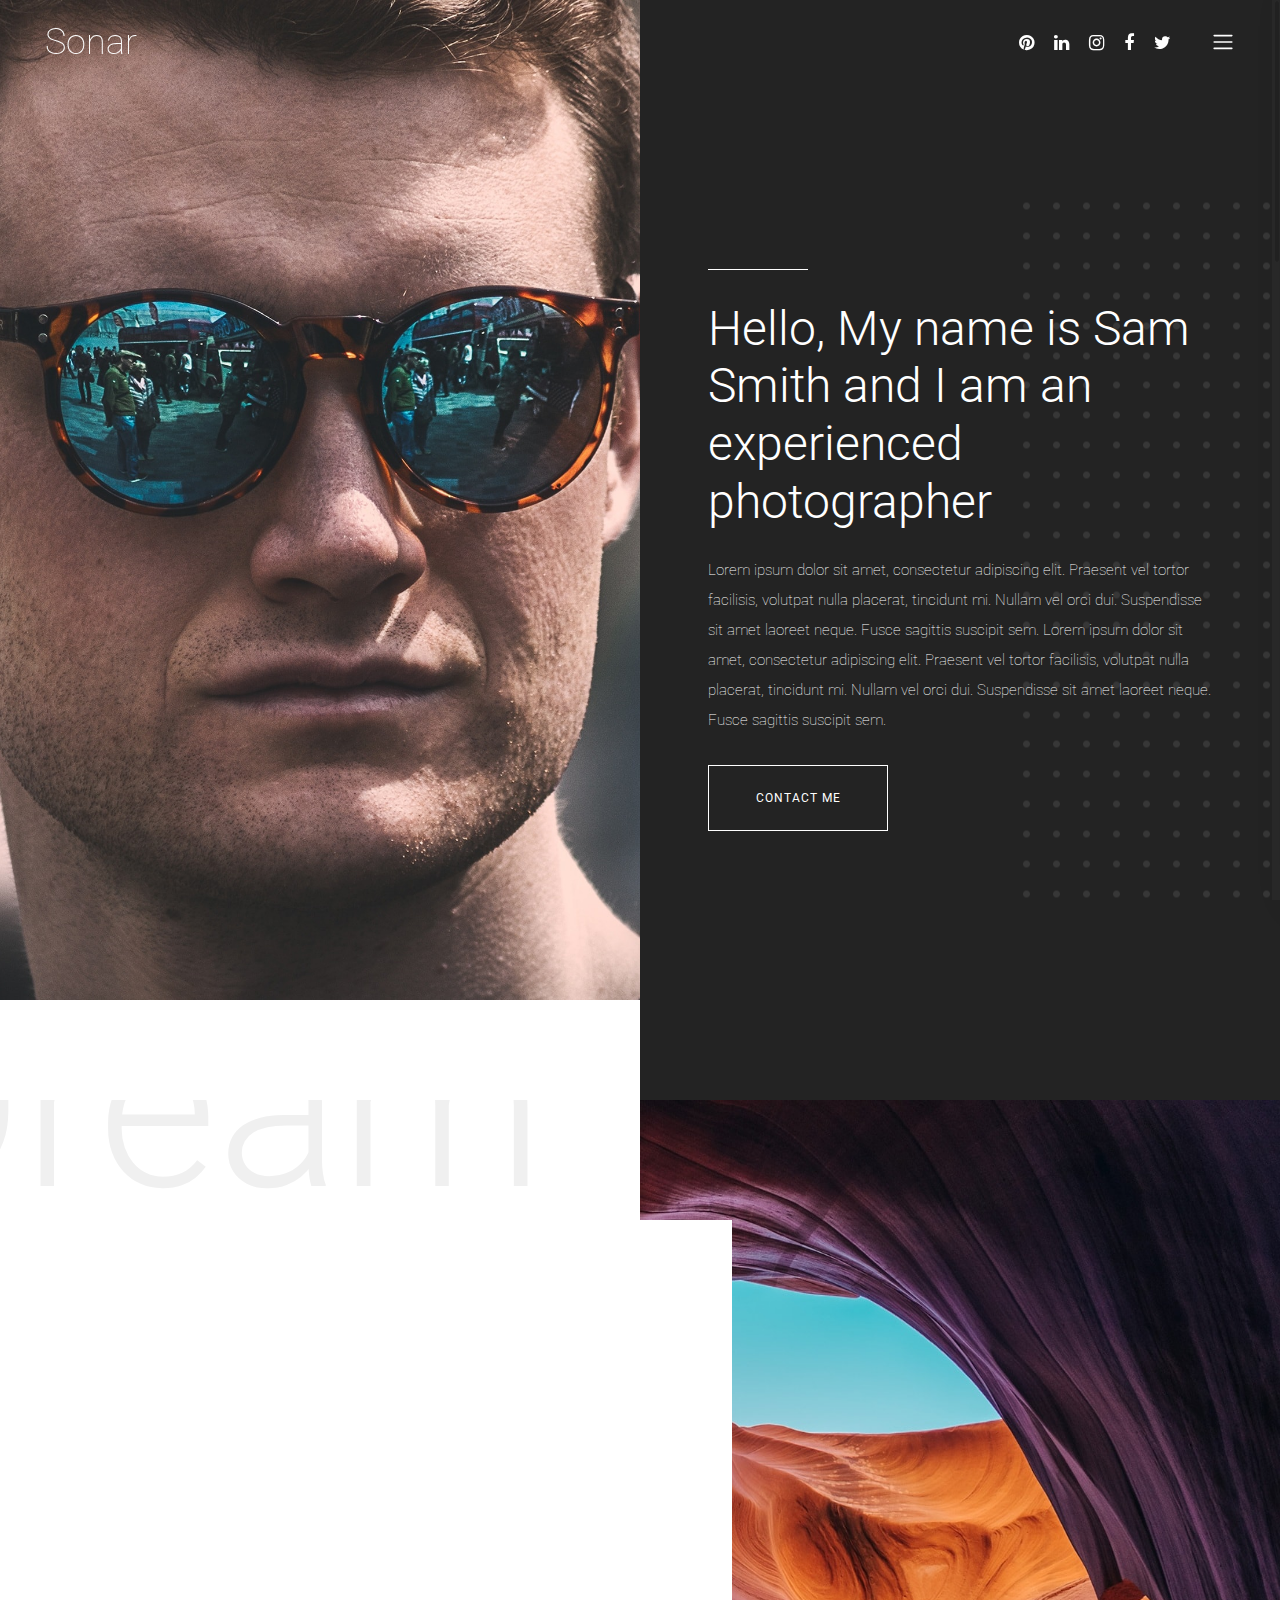
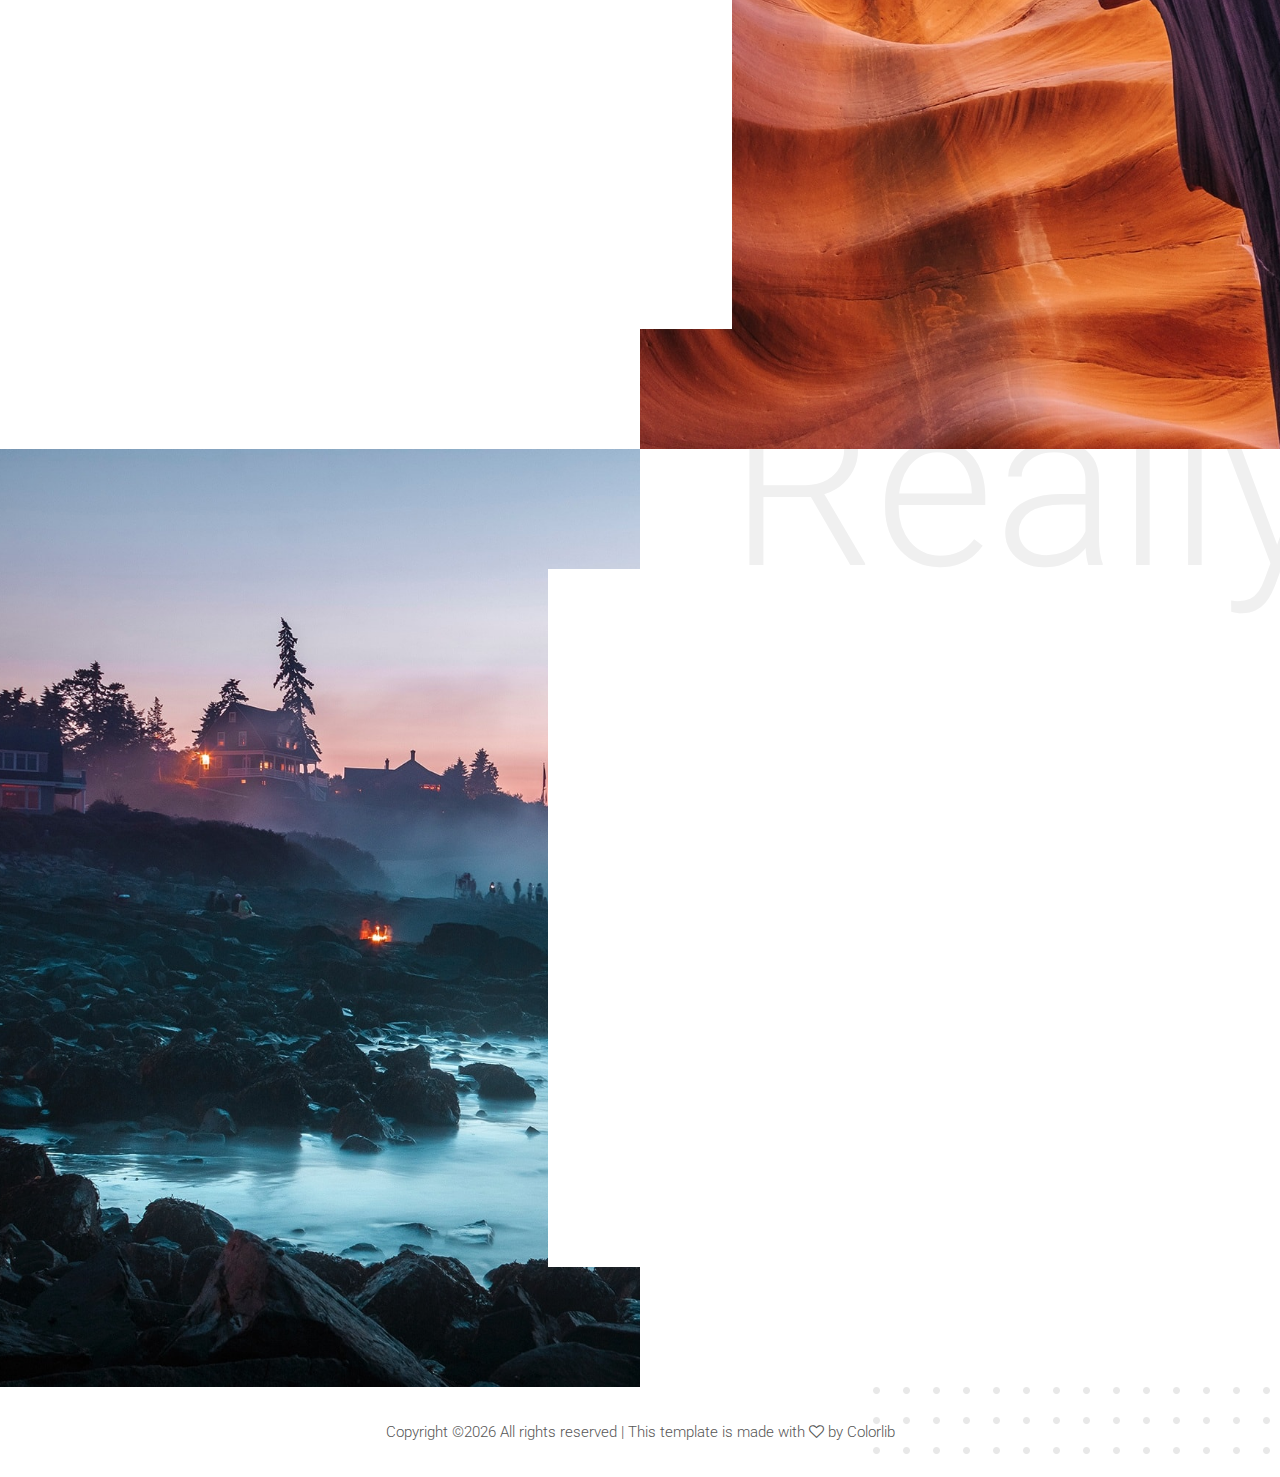
==== sonar-master/about-me.html @ cd4a32d2 "+sonar前端模板" ====
<!DOCTYPE html>
<html lang="en">

<head>
    <meta charset="UTF-8">
    <meta name="description" content="">
    <meta http-equiv="X-UA-Compatible" content="IE=edge">
    <meta name="viewport" content="width=device-width, initial-scale=1, shrink-to-fit=no">
    <!-- The above 4 meta tags *must* come first in the head; any other head content must come *after* these tags -->

    <!-- Title  -->
    <title>Sonar - Photography Template</title>

    <!-- Favicon  -->
    <link rel="icon" href="img/core-img/favicon.ico">

    <!-- Style CSS -->
    <link rel="stylesheet" href="style.css">

</head>

<body>
    <!-- Preloader Start -->
    <div id="preloader">
        <div class="preload-content">
            <div id="sonar-load"></div>
        </div>
    </div>
    <!-- Preloader End -->

    <!-- ***** Main Menu Area Start ***** -->
    <div class="mainMenu d-flex align-items-center justify-content-between">
        <!-- Close Icon -->
        <div class="closeIcon">
            <i class="ti-close" aria-hidden="true"></i>
        </div>
        <!-- Logo Area -->
        <div class="logo-area">
            <a href="index.html">Sonar</a>
        </div>
        <!-- Nav -->
        <div class="sonarNav">
            <nav>
                <ul>
                    <li class="nav-item active">
                        <a class="nav-link" href="index.html">Home</a>
                    </li>
                    <li class="nav-item">
                        <a class="nav-link" href="about-me.html">About Me</a>
                    </li>
                    <li class="nav-item">
                        <a class="nav-link" href="services.html">Services</a>
                    </li>
                    <li class="nav-item">
                        <a class="nav-link" href="portfolio.html">Portfolio</a>
                    </li>
                    <li class="nav-item">
                        <a class="nav-link" href="blog.html">Blog</a>
                    </li>
                    <li class="nav-item">
                        <a class="nav-link" href="contact.html">Contact</a>
                    </li>
                    <li class="nav-item">
                        <a class="nav-link" href="elements.html">Elements</a>
                    </li>
                </ul>
            </nav>
        </div>
        <!-- Copwrite Text -->
        <div class="copywrite-text">
            <p><!-- Link back to Colorlib can't be removed. Template is licensed under CC BY 3.0. -->
Copyright &copy;<script>document.write(new Date().getFullYear());</script> All rights reserved | This template is made with <i class="fa fa-heart-o" aria-hidden="true"></i> by <a href="https://colorlib.com" target="_blank">Colorlib</a>
<!-- Link back to Colorlib can't be removed. Template is licensed under CC BY 3.0. -->
</p>
        </div>
    </div>
    <!-- ***** Main Menu Area End ***** -->

    <!-- ***** Header Area Start ***** -->
    <header class="header-area">
        <div class="container-fluid">
            <div class="row">
                <div class="col-12">
                    <div class="menu-area d-flex justify-content-between">
                        <!-- Logo Area  -->
                        <div class="logo-area">
                            <a href="index.html">Sonar</a>
                        </div>

                        <div class="menu-content-area d-flex align-items-center">
                            <!-- Header Social Area -->
                            <div class="header-social-area d-flex align-items-center">
                                <a href="#" data-toggle="tooltip" data-placement="bottom" title="Pinterest"><i class="fa fa-pinterest" aria-hidden="true"></i></a>
                                <a href="#" data-toggle="tooltip" data-placement="bottom" title="Linkedin"><i class="fa fa-linkedin" aria-hidden="true"></i></a>
                                <a href="#" data-toggle="tooltip" data-placement="bottom" title="Instagram"><i class="fa fa-instagram" aria-hidden="true"></i></a>
                                <a href="#" data-toggle="tooltip" data-placement="bottom" title="Facebook"><i class="fa fa-facebook" aria-hidden="true"></i></a>
                                <a href="#" data-toggle="tooltip" data-placement="bottom" title="Twitter"><i class="fa fa-twitter" aria-hidden="true"></i></a>
                            </div>
                            <!-- Menu Icon -->
                            <span class="navbar-toggler-icon" id="menuIcon"></span>
                        </div>
                    </div>
                </div>
            </div>
        </div>
    </header>
    <!-- ***** Header Area End ***** -->

    <!-- ***** Hero Area Start ***** -->
    <div class="hero-area d-flex align-items-center">
        <!-- Back End Content -->
        <div class="backEnd-content">
            <img class="dots" src="img/core-img/dots.png" alt="">
        </div>

        <!-- Hero Thumbnail -->
        <div class="hero-thumbnail aboutUs equalize bg-img" style="background-image: url(img/bg-img/about.jpg);"></div>
        
        <!-- Hero Content -->
        <div class="hero-content aboutUs equalize">
            <div class="container-fluid h-100">
                <div class="row h-100 align-items-center justify-content-center">
                    <div class="col-12 col-md-10">
                        <div class="line"></div>
                        <h2>Hello, My name is Sam Smith and I am an experienced photographer</h2>
                        <p>Lorem ipsum dolor sit amet, consectetur adipiscing elit. Praesent vel tortor facilisis, volutpat nulla placerat, tincidunt mi. Nullam vel orci dui. Suspendisse sit amet laoreet neque. Fusce sagittis suscipit sem. Lorem ipsum dolor sit amet, consectetur adipiscing elit. Praesent vel tortor facilisis, volutpat nulla placerat, tincidunt mi. Nullam vel orci dui. Suspendisse sit amet laoreet neque. Fusce sagittis suscipit sem.</p>
                        <a href="#" class="btn sonar-btn white-btn">contact me</a>
                    </div>
                </div>
            </div>
        </div>
    </div>
    <!-- ***** Hero Area End ***** -->

    <div class="sonar-about-us-area bg-img" style="background-image: url(img/bg-img/about2.jpg);">
        <!-- Back End Content -->
        <div class="backEnd-content">
            <h2>Dream</h2>
        </div>

        <div class="container-fluid">
            <div class="row">
                <div class="col-12 col-md-10 col-lg-7">
                    <div class="about-us-content bg-white">
                        <div class="section-heading text-left wow fadeInUp" data-wow-delay="300ms">
                            <div class="line"></div>
                            <h2>Look at my qualities</h2>
                        </div>
                        <p class="wow fadeInUp" data-wow-delay="600ms">Lorem ipsum dolor sit amet, consectetur adipiscing elit. Praesent vel tortor facilisis, volutpat nulla placerat, tincidunt mi. Nullam vel orci dui. Suspendisse sit amet laoreet neque. Fusce sagittis suscipit sem. Lorem ipsum dolor sit amet, consectetur adipiscing elit. Praesent vel tortor facilisis, volutpat nulla placerat, tincidunt mi. Nullam vel orci dui. Suspendisse sit amet laoreet neque.</p>
                        <!-- Progress Bar Content Area -->
                        <div class="services-progress-bar mt-50 wow fadeInUp" data-wow-delay="900ms">
                            <!-- Single Progress Bar -->
                            <div class="single_progress_bar">
                                <div id="bar1" class="barfiller">
                                    <div class="tipWrap">
                                        <span class="tip"></span>
                                    </div>
                                    <span class="fill" data-percentage="80"></span>
                                </div>
                                <p>Pacience</p>
                            </div>
                            <!-- Single Progress Bar -->
                            <div class="single_progress_bar">
                                <div id="bar2" class="barfiller">
                                    <div class="tipWrap">
                                        <span class="tip"></span>
                                    </div>
                                    <span class="fill" data-percentage="90"></span>
                                </div>
                                <p>Creativity</p>
                            </div>
                            <!-- Single Progress Bar -->
                            <div class="single_progress_bar">
                                <div id="bar3" class="barfiller">
                                    <div class="tipWrap">
                                        <span class="tip"></span>
                                    </div>
                                    <span class="fill" data-percentage="100"></span>
                                </div>
                                <p>Commited</p>
                            </div>
                        </div>
                    </div>
                </div>
            </div>
        </div>
    </div>

    <div class="sonar-about-us-area second-part bg-img" style="background-image: url(img/bg-img/about3.jpg);">
        <!-- Back End Content -->
        <div class="backEnd-content">
            <h2>Really</h2>
        </div>

        <div class="container-fluid">
            <div class="row justify-content-end">
                <div class="col-12 col-md-10 col-lg-7">
                    <div class="about-us-content bg-white">
                        <div class="section-heading text-left wow fadeInUp" data-wow-delay="300ms">
                            <div class="line"></div>
                        </div>
                        <p class="wow fadeInUp" data-wow-delay="600ms">Consectetur adipiscing elit. Praesent vel tortor facilisis, volutpat nulla placerat, tincidunt mi. Nullam vel orci dui. Suspendisse sit amet laoreet neque. Fusce sagittis suscipit sem. Lorem ipsum dolor sit amet, consectetur adipiscing elit. Praesent vel tortor facilisis, volutpat nulla placerat, tincidunt mi. Nullam vel orci dui. Suspendisse sit amet laoreet neque.</p>
                        <div class="row mt-100 text-center wow fadeInUp" data-wow-delay="900ms">
                            <div class="col-12 col-sm-6 col-md-4">
                                <div class="single-pie-bar" data-percent="90">
                                    <canvas class="bar-circle" width="100" height="100"></canvas>
                                    <p>Landsacpes</p>
                                </div>
                            </div>
                            <div class="col-12 col-sm-6 col-md-4">
                                <div class="single-pie-bar" data-percent="65">
                                    <canvas class="bar-circle" width="100" height="100"></canvas>
                                    <p>Portraits</p>
                                </div>
                            </div>
                            <div class="col-12 col-sm-6 col-md-4">
                                <div class="single-pie-bar" data-percent="25">
                                    <canvas class="bar-circle" width="100" height="100"></canvas>
                                    <p>Studio</p>
                                </div>
                            </div>
                        </div>
                    </div>
                </div>
            </div>
        </div>
    </div>

    <!-- ***** Footer Area Start ***** -->
    <footer class="footer-area">
        <!-- back end content -->
        <div class="backEnd-content">
            <img class="dots" src="img/core-img/dots.png" alt="">
        </div>

        <div class="container">
            <div class="row">
                <div class="col-12">
                    <!-- Copywrite Text -->
                    <div class="copywrite-text">
                        <p><!-- Link back to Colorlib can't be removed. Template is licensed under CC BY 3.0. -->
Copyright &copy;<script>document.write(new Date().getFullYear());</script> All rights reserved | This template is made with <i class="fa fa-heart-o" aria-hidden="true"></i> by <a href="https://colorlib.com" target="_blank">Colorlib</a>
<!-- Link back to Colorlib can't be removed. Template is licensed under CC BY 3.0. -->
</p>
                    </div>
                </div>
            </div>
        </div>
    </footer>
    <!-- ***** Footer Area End ***** -->

    <!-- jQuery (Necessary for All JavaScript Plugins) -->
    <script src="js/jquery/jquery-2.2.4.min.js"></script>
    <!-- Popper js -->
    <script src="js/popper.min.js"></script>
    <!-- Bootstrap js -->
    <script src="js/bootstrap.min.js"></script>
    <!-- Plugins js -->
    <script src="js/plugins.js"></script>
    <!-- Active js -->
    <script src="js/active.js"></script>

</body>

</html>
---- sonar-master/style.css ----
/* [ -- Master Stylesheet -- ] */
/* ----------------------------------------------------------
:: Template Name: Sonar - Photography Template
:: Author: Colorlib
:: Author URL: https://colorlib.com
:: Version: 1.0
:: Created: March 09, 2018
:: Last Updated: March 09, 2018
---------------------------------------------------------- */
/* Variables */
/* mixin */
/* :: Import Fonts */
@import url("https://fonts.googleapis.com/css?family=Roboto:100,300,400,500,700");
/* :: Import All CSS */
@import url(css/bootstrap.min.css);
@import url(css/animate.css);
@import url(css/owl.carousel.css);
@import url(css/magnific-popup.css);
@import url(css/font-awesome.min.css);
@import url(css/themify-icons.css);
/* :: Base CSS */
* {
  margin: 0;
  padding: 0; }

body {
  font-family: "Roboto", sans-serif; }

h1,
h2,
h3,
h4,
h5,
h6 {
  color: #2f2f2f;
  font-weight: 300; }

p {
  color: #565656;
  font-size: 15px;
  line-height: 2;
  font-weight: 100; }

a {
  -webkit-transition-duration: 500ms;
  transition-duration: 500ms;
  text-decoration: none;
  outline: none;
  font-size: 14px;
  font-weight: 700; }
  a:hover, a:focus {
    -webkit-transition-duration: 500ms;
    transition-duration: 500ms;
    text-decoration: none;
    outline: none;
    font-size: 12px;
    font-weight: 400; }

#preloader {
  display: -webkit-box;
  display: -ms-flexbox;
  display: flex;
  -webkit-box-align: center;
  -ms-flex-align: center;
  -ms-grid-row-align: center;
  align-items: center;
  -webkit-box-pack: center;
  -ms-flex-pack: center;
  justify-content: center;
  background-color: #232323;
  position: fixed;
  width: 100%;
  height: 100%;
  z-index: 1000000; }

#sonar-load {
  width: 70px;
  height: 70px;
  border-radius: 50%;
  border: 3px;
  border-style: solid;
  border-color: transparent;
  border-top-color: #f8f5f5;
  -webkit-animation: sonar 2400ms linear infinite;
  animation: sonar 2400ms linear infinite;
  z-index: 999; }
  #sonar-load:before {
    content: "";
    position: absolute;
    top: 7.5px;
    left: 7.5px;
    right: 7.5px;
    bottom: 7.5px;
    border-radius: 50%;
    border: 3px;
    border-style: solid;
    border-color: transparent;
    border-top-color: #f8f5f5;
    -webkit-animation: sonar 2700ms linear infinite;
    animation: sonar 2700ms linear infinite; }
  #sonar-load:after {
    content: "";
    position: absolute;
    top: 20px;
    left: 20px;
    right: 20px;
    bottom: 20px;
    border-radius: 50%;
    border: 3px;
    border-style: solid;
    border-color: transparent;
    border-top-color: #f8f5f5;
    -webkit-animation: sonar 1800ms linear infinite;
    animation: sonar 1800ms linear infinite; }

@-webkit-keyframes sonar {
  0% {
    -webkit-transform: rotate(0deg);
    transform: rotate(0deg); }
  100% {
    -webkit-transform: rotate(360deg);
    transform: rotate(360deg); } }
@keyframes sonar {
  0% {
    -webkit-transform: rotate(0deg);
    transform: rotate(0deg); }
  100% {
    -webkit-transform: rotate(360deg);
    transform: rotate(360deg); } }
ul,
ol {
  margin: 0; }
  ul li,
  ol li {
    list-style: none; }

img {
  height: auto;
  max-width: 100%; }

.sonar-table {
  display: table;
  z-index: 9;
  position: absolute;
  width: 100%;
  height: 100%;
  margin: 0; }

.sonar-table-cell {
  display: table-cell;
  vertical-align: middle; }

.mt-15 {
  margin-top: 15px; }

.mt-30 {
  margin-top: 30px; }

.mt-50 {
  margin-top: 50px; }

.mt-70 {
  margin-top: 70px; }

.mt-100 {
  margin-top: 100px; }

.mb-15 {
  margin-bottom: 15px; }

.mb-30 {
  margin-bottom: 30px; }

.mb-50 {
  margin-bottom: 50px; }

.ml-15 {
  margin-left: 15px; }

.ml-30 {
  margin-left: 30px; }

.mr-15 {
  margin-right: 15px; }

.mr-30 {
  margin-right: 30px; }

.mb-70 {
  margin-bottom: 70px; }

.mb-100 {
  margin-bottom: 100px; }

.mt-230 {
  margin-top: 230px; }
  @media only screen and (max-width: 767px) {
    .mt-230 {
      margin-top: 100px; } }

.bg-img {
  background-position: center center;
  background-size: cover;
  background-repeat: no-repeat; }

.bg-transparent {
  background-color: transparent; }

.font-bold {
  font-weight: 700; }

.font-light {
  font-weight: 300; }

.height-500 {
  height: 500px !important; }

.height-600 {
  height: 600px !important; }

.height-700 {
  height: 700px !important; }

.height-800 {
  height: 800px !important; }

.mfp-wrap {
  z-index: 100000; }

.mfp-image-holder .mfp-close,
.mfp-iframe-holder .mfp-close {
  color: #ffffff;
  right: -30px;
  padding-right: 0;
  width: 30px;
  height: 30px;
  line-height: 25px;
  text-align: center;
  border: 2px solid #ffffff;
  border-radius: 50%;
  top: 10px; }

#scrollUp {
  background-color: #232323;
  border-radius: 50%;
  bottom: 60px;
  right: 60px;
  box-shadow: 0 2px 6px 0 rgba(0, 0, 0, 0.3);
  color: #ffffff;
  font-size: 30px;
  height: 70px;
  text-align: center;
  width: 70px;
  line-height: 66px;
  -webkit-transition-duration: 500ms;
  transition-duration: 500ms; }
  #scrollUp:hover {
    background-color: #192a56; }
  @media only screen and (min-width: 768px) and (max-width: 991px) {
    #scrollUp {
      bottom: 30px;
      right: 30px;
      height: 50px;
      width: 50px;
      line-height: 46px; } }
  @media only screen and (max-width: 767px) {
    #scrollUp {
      bottom: 30px;
      right: 30px;
      height: 50px;
      width: 50px;
      line-height: 46px; } }

.section-padding-100 {
  padding: 100px 0; }

.section-padding-50 {
  padding: 50px 0; }

.section-padding-50-0 {
  padding: 50px 0 0 0; }

.section-padding-100-70 {
  padding: 100px 0 70px; }

.section-padding-100-50 {
  padding: 100px 0 50px; }

.section-padding-100-0 {
  padding: 100px 0 0; }

.section-padding-0-100 {
  padding: 0 0 100px; }

.section-padding-100-20 {
  padding: 100px 0 20px 0; }

.bg-gray {
  background-color: #f8f5f5; }

.nicescroll-rails {
  z-index: 999999 !important; }

.section-heading {
  text-align: center;
  margin-bottom: 80px;
  position: relative;
  z-index: 1; }
  .section-heading .line {
    width: 100px;
    height: 1px;
    background-color: #232323;
    margin-bottom: 30px;
    display: block; }
  .section-heading h2 {
    font-size: 48px;
    margin-bottom: 0;
    font-weight: 100;
    line-height: 1.5; }
    .section-heading h2 span {
      font-weight: 400; }
    @media only screen and (min-width: 768px) and (max-width: 991px) {
      .section-heading h2 {
        font-size: 36px; } }
    @media only screen and (max-width: 767px) {
      .section-heading h2 {
        font-size: 30px; } }

.sonar-btn {
  position: relative;
  z-index: 1;
  min-width: 180px;
  height: 66px;
  border: 1px solid;
  border-color: #2f2f2f;
  text-transform: uppercase;
  color: #2f2f2f;
  font-size: 12px;
  letter-spacing: 1px;
  border-radius: 0;
  line-height: 64px;
  padding: 0;
  background-color: #ffffff; }
  .sonar-btn:hover, .sonar-btn:focus {
    background-color: #2f2f2f;
    font-size: 12px;
    color: #ffffff; }
  .sonar-btn.white-btn {
    border-color: #ffffff;
    color: #ffffff;
    background-color: transparent; }
    .sonar-btn.white-btn:hover, .sonar-btn.white-btn:focus {
      background-color: #ffffff;
      color: #2f2f2f; }
  .sonar-btn.btn-2 {
    background-color: #2f2f2f;
    font-size: 12px;
    color: #ffffff; }
  .sonar-btn.btn-3 {
    background-color: #232323;
    color: #ffffff; }
    .sonar-btn.btn-3::before {
      position: absolute;
      width: 100%;
      height: 100%;
      background-color: transparent;
      border: 1px solid;
      border-color: #232323;
      right: -6px;
      bottom: -6px;
      content: '';
      z-index: -100; }
    .sonar-btn.btn-3:hover, .sonar-btn.btn-3:focus {
      background-color: #232323;
      color: #ffffff; }

.bg-overlay {
  position: relative;
  z-index: 1; }
  .bg-overlay::after {
    position: absolute;
    z-index: -1;
    top: 0;
    left: 0;
    width: 100%;
    height: 100%;
    background-color: #2f2f2f;
    opacity: 0.85;
    content: ''; }

.bg-overlay-black {
  position: relative;
  z-index: 1; }
  .bg-overlay-black::after {
    position: absolute;
    z-index: 1;
    top: 0;
    left: 0;
    width: 100%;
    height: 100%;
    background-color: #000;
    opacity: 0.85;
    content: ''; }

.bg-overlay-white {
  position: relative;
  z-index: 1; }
  .bg-overlay-white::after {
    position: absolute;
    z-index: -2;
    top: 0;
    left: 0;
    width: 100%;
    height: 100%;
    background-color: rgba(230, 241, 255, 0.5);
    content: ''; }

.slide-background-overlay {
  position: relative;
  z-index: 1;
  bottom: 0;
  left: 0;
  width: 100%;
  height: 60%; }
  .slide-background-overlay::after {
    content: '';
    position: absolute;
    height: 60%;
    width: 100%;
    z-index: -1;
    bottom: 0;
    left: 0;
    background: rgba(0, 0, 0, 0.9);
    background: -webkit-linear-gradient(bottom, rgba(0, 0, 0, 0.9) 0%, rgba(0, 0, 0, 0.1) 90%, rgba(0, 0, 0, 0) 100%);
    background: linear-gradient(to top, rgba(0, 0, 0, 0.9) 0%, rgba(0, 0, 0, 0.1) 90%, rgba(0, 0, 0, 0) 100%); }

.grids {
  position: fixed;
  width: 100%;
  height: 100%;
  z-index: -1; }
  .grids div {
    width: 1px;
    height: 100%;
    background-color: #e0e3e4; }
    .grids div:nth-child(5) {
      background-color: #bababa; }
    .grids div:first-child, .grids div:last-child {
      background-color: transparent; }

/* :: Header Area CSS */
.header-area {
  position: fixed;
  z-index: 995;
  top: 0;
  left: 0;
  width: 100%;
  height: auto;
  -webkit-transition-duration: 500ms;
  transition-duration: 500ms;
  background-color: transparent;
  padding: 15px 30px; }
  .header-area .logo-area a {
    color: #ffffff;
    font-size: 36px;
    font-weight: 100; }
    @media only screen and (max-width: 767px) {
      .header-area .logo-area a {
        font-size: 24px; } }
  .header-area .menu-content-area .header-social-area {
    margin-right: 30px; }
    .header-area .menu-content-area .header-social-area a {
      font-size: 18px;
      padding: 0 10px;
      color: #ffffff; }
      @media only screen and (max-width: 767px) {
        .header-area .menu-content-area .header-social-area a {
          padding: 0 5px;
          font-size: 14px; } }
    @media only screen and (max-width: 767px) {
      .header-area .menu-content-area .header-social-area {
        margin-right: 15px; } }
  .header-area.sticky {
    background-color: #232323; }
  @media only screen and (max-width: 767px) {
    .header-area {
      padding: 10px 0; } }

.navbar-toggler-icon {
  background-image: url("data:image/svg+xml;charset=utf8,%3Csvg viewBox='0 0 30 30' xmlns='http://www.w3.org/2000/svg'%3E%3Cpath stroke='rgba(255, 255, 255, 1)' stroke-width='2' stroke-linecap='round' stroke-miterlimit='10' d='M4 7h22M4 15h22M4 23h22'/%3E%3C/svg%3E");
  cursor: pointer; }

.mainMenu {
  position: fixed;
  width: 480px;
  height: 100%;
  top: 0;
  right: -500px;
  background-color: #232323;
  z-index: 99999;
  text-align: center;
  -webkit-box-orient: vertical;
  -webkit-box-direction: normal;
  -ms-flex-direction: column;
  flex-direction: column;
  padding: 50px 15px;
  -webkit-transition-duration: 800ms;
  transition-duration: 800ms;
  box-shadow: 0 0 40px rgba(0, 0, 0, 0.2); }
  .mainMenu .closeIcon {
    position: absolute;
    right: 50px;
    top: 50px;
    z-index: 9;
    color: #ffffff;
    font-size: 20px;
    cursor: pointer;
    -webkit-transition-duration: 750ms;
    transition-duration: 750ms; }
    .mainMenu .closeIcon:hover {
      -webkit-transform: rotate(180deg);
      transform: rotate(180deg); }
    @media only screen and (max-width: 767px) {
      .mainMenu .closeIcon {
        right: 30px;
        top: 30px; } }
  .mainMenu .logo-area a {
    color: #ffffff;
    font-size: 30px;
    display: block;
    font-weight: 100; }
    @media only screen and (max-width: 767px) {
      .mainMenu .logo-area a {
        font-size: 24px; } }
  .mainMenu .copywrite-text p {
    margin-bottom: 0;
    color: #ffffff; }
    @media only screen and (max-width: 767px) {
      .mainMenu .copywrite-text p {
        font-size: 14px; } }
  .mainMenu .copywrite-text a {
    font-weight: 100;
    color: #ffffff; }
    .mainMenu .copywrite-text a:hover, .mainMenu .copywrite-text a:focus {
      font-size: 14px; }
  .mainMenu .nav-link {
    color: #ffffff;
    font-size: 18px;
    position: relative;
    z-index: 1;
    font-weight: 300;
    padding: 12px 15px; }
    @media only screen and (max-width: 767px) {
      .mainMenu .nav-link {
        font-size: 14px;
        padding: 10px; } }
    .mainMenu .nav-link::after {
      content: '';
      bottom: 0;
      width: 30px;
      height: 1px;
      background-color: rgba(255, 255, 255, 0.5);
      left: 50%;
      -webkit-transform: translateX(-50%);
      transform: translateX(-50%);
      position: absolute;
      z-index: 5;
      -webkit-transition-duration: 500ms;
      transition-duration: 500ms; }
    .mainMenu .nav-link:hover::after, .mainMenu .nav-link:focus::after {
      width: 70px;
      background-color: white; }
  @media only screen and (min-width: 992px) and (max-width: 1199px) {
    .mainMenu {
      padding: 30px 15px; } }
  @media only screen and (min-width: 768px) and (max-width: 991px) {
    .mainMenu {
      padding: 30px 15px; } }
  @media only screen and (max-width: 767px) {
    .mainMenu {
      padding: 15px;
      width: 300px; } }

/* :: Menu Open CSS */
.menu-open .mainMenu {
  right: 0; }

/* :: Hero Slides Area CSS */
.hero-slides .single-hero-slide {
  height: 950px;
  position: relative;
  z-index: 1;
  padding: 0 40px 100px;
  -webkit-transition-duration: 800ms;
  transition-duration: 800ms;
  overflow: visible;
  cursor: pointer; }
  .hero-slides .single-hero-slide .hero-slides-content {
    position: relative;
    z-index: 1;
    -webkit-transform: translateY(75%);
    transform: translateY(75%);
    -webkit-transition-duration: 800ms;
    transition-duration: 800ms;
    bottom: 0; }
    .hero-slides .single-hero-slide .hero-slides-content .line {
      width: 100px;
      height: 1px;
      background-color: #ffffff;
      margin-bottom: 30px;
      display: block; }
    .hero-slides .single-hero-slide .hero-slides-content h2 {
      color: #ffffff;
      font-weight: 100; }
    .hero-slides .single-hero-slide .hero-slides-content p {
      color: #ffffff;
      margin-bottom: 0;
      -webkit-transition-duration: 500ms;
      transition-duration: 500ms;
      margin-top: 140px; }
  .hero-slides .single-hero-slide:hover .hero-slides-content {
    -webkit-transform: translateY(0%);
    transform: translateY(0%); }
  .hero-slides .single-hero-slide:hover p {
    margin-top: 40px; }
  @media only screen and (min-width: 992px) and (max-width: 1199px) {
    .hero-slides .single-hero-slide {
      height: 800px; } }
  @media only screen and (min-width: 768px) and (max-width: 991px) {
    .hero-slides .single-hero-slide {
      height: 700px; } }
  @media only screen and (max-width: 767px) {
    .hero-slides .single-hero-slide {
      height: 550px; } }
.hero-slides .owl-dots {
  position: absolute;
  left: 50px;
  bottom: 50px; }
  .hero-slides .owl-dots .owl-dot {
    width: 8px;
    height: 8px;
    border: 1px solid #6a6a67;
    margin: 0 5px;
    border-radius: 50%;
    display: inline-block; }
    .hero-slides .owl-dots .owl-dot.active {
      border: 1px solid #ffffff;
      background-color: #ffffff; }

/* :: Portfolio Area CSS */
.portfolio-area {
  overflow-x: hidden; }
  .portfolio-area .portfolio-title h2 {
    font-size: 56px;
    text-align: center;
    font-weight: 100; }
    .portfolio-area .portfolio-title h2 span {
      font-weight: 400; }
    @media only screen and (min-width: 768px) and (max-width: 991px) {
      .portfolio-area .portfolio-title h2 {
        font-size: 36px; } }
    @media only screen and (max-width: 767px) {
      .portfolio-area .portfolio-title h2 {
        font-size: 30px; } }

.single-portfolio-item {
  position: relative;
  z-index: 1; }
  .single-portfolio-item .backend-content .dots {
    position: absolute;
    z-index: -1;
    top: -100px;
    left: -150px; }
  .single-portfolio-item .backend-content h2 {
    position: absolute;
    font-size: 230px;
    color: #f0f0f0;
    z-index: -10;
    top: -170px;
    right: 40%; }
    @media only screen and (min-width: 992px) and (max-width: 1199px) {
      .single-portfolio-item .backend-content h2 {
        font-size: 170px;
        top: -120px; } }
    @media only screen and (min-width: 768px) and (max-width: 991px) {
      .single-portfolio-item .backend-content h2 {
        font-size: 80px;
        top: -50px; } }
    @media only screen and (max-width: 767px) {
      .single-portfolio-item .backend-content h2 {
        font-size: 80px;
        top: -50px; } }
  .single-portfolio-item .portfolio-meta {
    padding-top: 30px; }
    .single-portfolio-item .portfolio-meta p {
      font-weight: 500;
      font-size: 14px;
      margin-bottom: 5px; }
    .single-portfolio-item .portfolio-meta h2 {
      font-size: 30px; }
      @media only screen and (max-width: 767px) {
        .single-portfolio-item .portfolio-meta h2 {
          font-size: 24px; } }
  .single-portfolio-item.portfolio-item-2 .backend-content .dots {
    position: absolute;
    z-index: -1;
    top: 0;
    left: auto;
    right: -150px; }
  .single-portfolio-item.portfolio-item-3 .backend-content .dots {
    top: 0;
    left: -200px;
    right: auto;
    -webkit-transform: rotate(90deg);
    transform: rotate(90deg); }
  .single-portfolio-item.portfolio-item-3 .backend-content h2 {
    top: -180px;
    left: 30%;
    right: auto; }
    @media only screen and (min-width: 992px) and (max-width: 1199px) {
      .single-portfolio-item.portfolio-item-3 .backend-content h2 {
        top: -130px; } }
    @media only screen and (min-width: 768px) and (max-width: 991px) {
      .single-portfolio-item.portfolio-item-3 .backend-content h2 {
        top: -90px;
        font-size: 100px; } }
    @media only screen and (max-width: 767px) {
      .single-portfolio-item.portfolio-item-3 .backend-content h2 {
        top: -70px; } }
  @media only screen and (max-width: 767px) {
    .single-portfolio-item.portfolio-item-3 {
      margin-bottom: 100px; } }
  .single-portfolio-item.portfolio-item-4 {
    top: -220px; }
    .single-portfolio-item.portfolio-item-4 .backend-content .dots {
      top: auto;
      bottom: -130px;
      left: 70%;
      right: auto;
      -webkit-transform: rotate(90deg);
      transform: rotate(90deg); }
    @media only screen and (max-width: 767px) {
      .single-portfolio-item.portfolio-item-4 {
        top: 0;
        margin-bottom: 100px; } }
  .single-portfolio-item.portfolio-item-5 {
    top: -450px;
    height: 0; }
    @media only screen and (max-width: 767px) {
      .single-portfolio-item.portfolio-item-5 {
        top: 0;
        height: auto;
        margin-bottom: 100px; } }
    @media only screen and (min-width: 768px) and (max-width: 991px) {
      .single-portfolio-item.portfolio-item-5 {
        top: -230px; } }
  .single-portfolio-item.portfolio-item-6 {
    top: 0;
    height: 0; }
    @media only screen and (max-width: 767px) {
      .single-portfolio-item.portfolio-item-6 {
        height: auto;
        margin-bottom: 100px; } }
  .single-portfolio-item.portfolio-item-7 {
    margin-top: 50px; }
    .single-portfolio-item.portfolio-item-7 .backend-content .dots {
      position: absolute;
      z-index: -1;
      top: auto;
      bottom: 0;
      left: auto;
      right: -150px; }
    .single-portfolio-item.portfolio-item-7 .backend-content h2 {
      top: -180px;
      left: 30%;
      right: auto; }
      @media only screen and (min-width: 992px) and (max-width: 1199px) {
        .single-portfolio-item.portfolio-item-7 .backend-content h2 {
          top: -100px; } }
      @media only screen and (max-width: 767px) {
        .single-portfolio-item.portfolio-item-7 .backend-content h2 {
          top: -60px; } }

/* :: Call to Action Area CSS */
.call-to-action-content {
  text-align: center; }
  .call-to-action-content h2 {
    font-weight: 100;
    font-size: 72px;
    margin-bottom: 15px; }
    @media only screen and (min-width: 992px) and (max-width: 1199px) {
      .call-to-action-content h2 {
        font-size: 55px; } }
    @media only screen and (min-width: 768px) and (max-width: 991px) {
      .call-to-action-content h2 {
        font-size: 36px; } }
    @media only screen and (max-width: 767px) {
      .call-to-action-content h2 {
        font-size: 30px; } }
  .call-to-action-content h5 {
    font-size: 48px;
    margin-bottom: 0; }
    @media only screen and (min-width: 768px) and (max-width: 991px) {
      .call-to-action-content h5 {
        font-size: 30px; } }
    @media only screen and (max-width: 767px) {
      .call-to-action-content h5 {
        font-size: 24px; } }

.sonar-call-to-action-area {
  position: relative;
  z-index: 1;
  overflow: hidden; }
  .sonar-call-to-action-area .backEnd-content h2 {
    position: absolute;
    font-size: 230px;
    color: #f0f0f0;
    z-index: -1;
    top: -30px;
    left: -3%; }
    @media only screen and (min-width: 992px) and (max-width: 1199px) {
      .sonar-call-to-action-area .backEnd-content h2 {
        font-size: 170px;
        top: 0; } }
    @media only screen and (min-width: 768px) and (max-width: 991px) {
      .sonar-call-to-action-area .backEnd-content h2 {
        font-size: 150px;
        top: 0; } }
    @media only screen and (max-width: 767px) {
      .sonar-call-to-action-area .backEnd-content h2 {
        font-size: 100px; } }

/* :: Footer CSS */
.footer-area {
  position: relative;
  z-index: 1;
  overflow: hidden; }
  .footer-area .copywrite-text {
    padding: 30px;
    text-align: center; }
    .footer-area .copywrite-text p {
      font-weight: 300;
      margin-bottom: 0; }
    .footer-area .copywrite-text a {
      color: #565656;
      font-weight: 300;
      font-size: 15px; }
      .footer-area .copywrite-text a:hover, .footer-area .copywrite-text a:focus {
        font-size: 15px; }
  .footer-area .backEnd-content .dots {
    position: absolute;
    right: -50px;
    top: 0;
    z-index: -1; }
  .footer-area .backEnd-content h2 {
    position: absolute;
    font-size: 230px;
    color: #f0f0f0;
    z-index: -1;
    top: -50px;
    left: -50px; }
    @media only screen and (min-width: 992px) and (max-width: 1199px) {
      .footer-area .backEnd-content h2 {
        font-size: 170px; } }
    @media only screen and (min-width: 768px) and (max-width: 991px) {
      .footer-area .backEnd-content h2 {
        font-size: 120px;
        top: 0; } }
    @media only screen and (max-width: 767px) {
      .footer-area .backEnd-content h2 {
        font-size: 80px;
        top: 0;
        left: -30px; } }

/* :: Hero Area CSS */
.hero-area {
  background-color: #232323;
  position: relative;
  z-index: 1;
  overflow: hidden;
  -ms-flex-wrap: wrap;
  flex-wrap: wrap; }
  .hero-area .backEnd-content .dots {
    position: absolute;
    right: -200px;
    top: 50%;
    z-index: -2;
    opacity: 0.1;
    -webkit-transform: translateY(-50%);
    transform: translateY(-50%); }
  .hero-area .hero-thumbnail,
  .hero-area .hero-content {
    -webkit-box-flex: 0;
    -ms-flex: 0 0 50%;
    flex: 0 0 50%;
    min-width: 50%;
    position: relative;
    z-index: 1; }
    @media only screen and (max-width: 767px) {
      .hero-area .hero-thumbnail,
      .hero-area .hero-content {
        -webkit-box-flex: 0;
        -ms-flex: 0 0 100%;
        flex: 0 0 100%;
        min-width: 100%; } }
  .hero-area .hero-content {
    height: 880px;
    padding: 100px 0; }
    .hero-area .hero-content .line {
      width: 100px;
      height: 1px;
      background-color: #ffffff;
      margin-bottom: 30px;
      display: block; }
    .hero-area .hero-content h2 {
      color: #ffffff;
      font-size: 48px;
      margin-bottom: 25px; }
      @media only screen and (min-width: 992px) and (max-width: 1199px) {
        .hero-area .hero-content h2 {
          font-size: 40px; } }
      @media only screen and (min-width: 768px) and (max-width: 991px) {
        .hero-area .hero-content h2 {
          font-size: 30px; } }
      @media only screen and (max-width: 767px) {
        .hero-area .hero-content h2 {
          font-size: 30px; } }
    .hero-area .hero-content p {
      color: #ffffff;
      margin-bottom: 30px; }
    .hero-area .hero-content.aboutUs {
      height: 1100px; }
      @media only screen and (max-width: 767px) {
        .hero-area .hero-content.aboutUs {
          height: auto; } }
    @media only screen and (max-width: 767px) {
      .hero-area .hero-content {
        height: auto; } }
  .hero-area .hero-thumbnail.aboutUs::before {
    position: absolute;
    width: 100%;
    height: 100px;
    bottom: 0;
    left: 0;
    background-color: #ffffff;
    content: '';
    z-index: 1; }
    @media only screen and (max-width: 767px) {
      .hero-area .hero-thumbnail.aboutUs::before {
        display: none; } }
  @media only screen and (max-width: 767px) {
    .hero-area .hero-thumbnail {
      height: 400px; } }

/* :: Service Area CSS */
.single-services-area {
  position: relative;
  z-index: 1;
  margin-bottom: 50px; }
  .single-services-area img {
    margin-bottom: 20px; }
  .single-services-area h4 {
    font-size: 28px;
    margin-bottom: 40px; }
  .single-services-area p {
    margin-bottom: 0; }

/* :: Testimonials Area CSS */
.sonar-testimonials-area {
  position: relative;
  z-index: 1;
  padding: 70px 0;
  margin: 0 50px; }
  .sonar-testimonials-area::before {
    position: absolute;
    width: 20%;
    height: 100%;
    left: 0;
    top: 0;
    background-color: #ffffff;
    content: ''; }
  .sonar-testimonials-area .testimonial-content {
    padding: 100px 80px 100px 200px;
    position: relative;
    z-index: 1;
    left: -15px;
    box-shadow: -10px 10px 40px rgba(0, 0, 0, 0.15); }
    @media only screen and (min-width: 992px) and (max-width: 1199px) {
      .sonar-testimonials-area .testimonial-content {
        padding: 100px 80px 100px 130px; } }
    @media only screen and (max-width: 767px) {
      .sonar-testimonials-area .testimonial-content {
        padding: 50px 15px 50px 15px; } }
  .sonar-testimonials-area .single-tes-slide p {
    margin-bottom: 40px;
    font-style: italic; }
  .sonar-testimonials-area .single-tes-slide h6 {
    margin-bottom: 0;
    font-style: italic; }
  .sonar-testimonials-area .owl-dots {
    position: absolute;
    top: 0;
    left: -100px;
    z-index: 10;
    -webkit-transform: translateY(-50%);
    transform: translateY(-50%); }
    .sonar-testimonials-area .owl-dots .owl-dot {
      width: 8px;
      height: 8px;
      border: 1px solid #6a6a67;
      border-radius: 50%;
      margin: 8px 0;
      display: block; }
      .sonar-testimonials-area .owl-dots .owl-dot.active {
        border-color: #232323;
        background-color: #232323; }
    @media only screen and (min-width: 992px) and (max-width: 1199px) {
      .sonar-testimonials-area .owl-dots {
        top: 20%; } }
    @media only screen and (min-width: 768px) and (max-width: 991px) {
      .sonar-testimonials-area .owl-dots {
        top: 30%; } }
    @media only screen and (max-width: 767px) {
      .sonar-testimonials-area .owl-dots {
        display: none; } }
  @media only screen and (max-width: 767px) {
    .sonar-testimonials-area {
      margin: 0 15px; } }

/* :: Portfolio Area CSS */
.sonar-projects-area {
  position: relative;
  z-index: 1;
  padding: 100px 35px 50px; }
  .sonar-projects-area .single_gallery_item {
    position: relative;
    z-index: 1;
    margin-bottom: 50px; }
    .sonar-projects-area .single_gallery_item .gallery-content {
      padding-top: 30px; }
      .sonar-projects-area .single_gallery_item .gallery-content h4 {
        margin-bottom: 10px; }
        @media only screen and (max-width: 767px) {
          .sonar-projects-area .single_gallery_item .gallery-content h4 {
            font-size: 20px; } }
      .sonar-projects-area .single_gallery_item .gallery-content p {
        margin-bottom: 0; }

.sonar-portfolio-menu {
  position: absolute;
  bottom: 40px;
  right: 0;
  width: 50%;
  z-index: 100; }
  .sonar-portfolio-menu .btn {
    padding: 5px 0;
    border: none;
    border-bottom: 2px solid;
    border-color: transparent;
    background-color: transparent;
    color: #ffffff;
    border-radius: 0;
    margin: 0 20px; }
    .sonar-portfolio-menu .btn.active {
      border-color: #ffffff; }
    .sonar-portfolio-menu .btn:hover, .sonar-portfolio-menu .btn:focus {
      box-shadow: none; }
    @media only screen and (min-width: 992px) and (max-width: 1199px) {
      .sonar-portfolio-menu .btn {
        margin: 0 10px; } }
    @media only screen and (min-width: 768px) and (max-width: 991px) {
      .sonar-portfolio-menu .btn {
        margin: 0 5px;
        font-size: 14px; } }
    @media only screen and (max-width: 767px) {
      .sonar-portfolio-menu .btn {
        margin: 0 5px;
        font-size: 14px; } }
  @media only screen and (max-width: 767px) {
    .sonar-portfolio-menu {
      width: 100%;
      bottom: 20px; } }

/* :: Blog Area CSS */
.sonar-blog-area,
.sonar-contact-area {
  position: relative;
  z-index: 1;
  overflow: hidden; }
  .sonar-blog-area .backEnd-content .dots,
  .sonar-contact-area .backEnd-content .dots {
    position: absolute;
    top: -50px;
    right: -200px; }

.single-blog-area {
  position: relative;
  z-index: 1; }
  .single-blog-area .blog-post-thumbnail {
    position: relative;
    z-index: 1; }
    .single-blog-area .blog-post-thumbnail .post-date a {
      position: absolute;
      width: 45px;
      height: auto;
      padding: 15px 10px;
      background-color: #000;
      top: -20px;
      left: 25px;
      font-weight: 100;
      color: #ffffff;
      text-align: center;
      line-height: 2;
      font-size: 15px; }
      .single-blog-area .blog-post-thumbnail .post-date a:hover, .single-blog-area .blog-post-thumbnail .post-date a:focus {
        font-weight: 100;
        font-size: 15px; }
  .single-blog-area .post-content {
    padding-top: 60px; }
    .single-blog-area .post-content .headline {
      font-size: 28px;
      margin-bottom: 5px;
      font-weight: 300;
      color: #2f2f2f; }
      .single-blog-area .post-content .headline:hover, .single-blog-area .post-content .headline:focus {
        font-weight: 300; }
    .single-blog-area .post-content .post-meta {
      margin-bottom: 50px; }
      .single-blog-area .post-content .post-meta a {
        font-size: 12px;
        font-weight: 500;
        color: #2f2f2f; }
        .single-blog-area .post-content .post-meta a:hover, .single-blog-area .post-content .post-meta a:focus {
          font-size: 12px;
          font-weight: 500; }
    .single-blog-area .post-content p {
      margin-bottom: 0; }

.search-widget-area form {
  position: relative;
  z-index: 1; }
  .search-widget-area form input {
    width: 100%;
    height: 42px;
    font-size: 12px;
    font-style: italic;
    border: none;
    border-radius: 0;
    border-bottom: 2px solid #f3f4fa;
    padding: 0 15px;
    background-color: transparent; }
  .search-widget-area form button {
    width: 50px;
    height: 42px;
    background-color: #232323;
    color: #ffffff;
    font-size: 16px;
    border: none;
    position: absolute;
    top: 0;
    right: 0;
    z-index: 10; }

.sonar-catagories-widget-area h6 {
  margin-bottom: 15px; }
.sonar-catagories-widget-area .catagories-menu li a {
  padding: 10px 0 10px 40px;
  font-size: 12px;
  font-weight: 300;
  color: #565656;
  display: block; }

.latest-news-widget-area h6 {
  margin-bottom: 25px; }
.latest-news-widget-area .widget-single-blog-post {
  margin-bottom: 30px; }
  .latest-news-widget-area .widget-single-blog-post .widget-post-content a {
    font-size: 15px;
    color: #2f2f2f;
    margin-bottom: 5px;
    font-weight: 300; }
    .latest-news-widget-area .widget-single-blog-post .widget-post-content a:hover, .latest-news-widget-area .widget-single-blog-post .widget-post-content a:focus {
      font-size: 15px;
      font-weight: 300; }
  .latest-news-widget-area .widget-single-blog-post .widget-post-content p {
    font-size: 12px;
    margin-bottom: 0; }

/* :: Contact Area CSS */
.contact-form h2 {
  font-size: 72px;
  margin-bottom: 15px;
  font-weight: 100; }
  @media only screen and (min-width: 992px) and (max-width: 1199px) {
    .contact-form h2 {
      font-size: 55px; } }
  @media only screen and (min-width: 768px) and (max-width: 991px) {
    .contact-form h2 {
      font-size: 36px; } }
  @media only screen and (max-width: 767px) {
    .contact-form h2 {
      font-size: 30px; } }
.contact-form h4 {
  font-size: 48px;
  margin-bottom: 80px; }
  @media only screen and (min-width: 768px) and (max-width: 991px) {
    .contact-form h4 {
      font-size: 30px; } }
  @media only screen and (max-width: 767px) {
    .contact-form h4 {
      font-size: 24px; } }
.contact-form .form-group {
  margin-bottom: 30px; }
.contact-form .form-control {
  width: 100%;
  height: 60px;
  padding: 0 15px;
  border: none;
  border-bottom: 1px solid;
  border-color: #c0c0c0;
  border-radius: 0;
  font-size: 12px;
  font-style: italic;
  color: #2f2f2f;
  background-color: transparent; }
  .contact-form .form-control:focus, .contact-form .form-control:hover {
    box-shadow: none; }
.contact-form textarea {
  margin-bottom: 50px; }
  .contact-form textarea.form-control {
    height: 220px;
    padding: 15px; }

.map-area {
  position: relative;
  z-index: 1;
  margin: 0 50px; }
  .map-area #googleMap {
    width: 100%;
    height: 540px; }
    @media only screen and (max-width: 767px) {
      .map-area #googleMap {
        height: 400px; } }
  @media only screen and (max-width: 767px) {
    .map-area {
      margin: 0 20px; } }

/* :: About Area CSS */
.sonar-about-us-area {
  position: relative;
  z-index: 1;
  padding: 120px 0;
  overflow: hidden; }
  .sonar-about-us-area::after {
    content: "";
    width: 50%;
    height: 100%;
    top: 0;
    left: 0;
    background-color: #ffffff;
    position: absolute;
    z-index: -5; }
  .sonar-about-us-area.second-part {
    position: relative;
    padding: 120px 0; }
    .sonar-about-us-area.second-part::after {
      content: "";
      width: 50%;
      height: 100%;
      top: 0;
      left: auto;
      right: 0;
      background-color: #ffffff;
      position: absolute;
      z-index: -5; }
  .sonar-about-us-area .about-us-content {
    padding: 15px 100px 100px;
    margin-left: 100px; }
    @media only screen and (min-width: 992px) and (max-width: 1199px) {
      .sonar-about-us-area .about-us-content {
        padding: 15px 30px 100px;
        margin-left: 50px; } }
    @media only screen and (min-width: 768px) and (max-width: 991px) {
      .sonar-about-us-area .about-us-content {
        margin-left: 0; } }
    @media only screen and (max-width: 767px) {
      .sonar-about-us-area .about-us-content {
        margin-left: 0;
        padding: 15px 20px 100px; } }
  .sonar-about-us-area .backEnd-content h2 {
    position: absolute;
    font-size: 230px;
    color: #f0f0f0;
    z-index: -1;
    top: -130px;
    left: -10%; }
    @media only screen and (min-width: 992px) and (max-width: 1199px) {
      .sonar-about-us-area .backEnd-content h2 {
        font-size: 170px;
        top: -90px; } }
    @media only screen and (min-width: 768px) and (max-width: 991px) {
      .sonar-about-us-area .backEnd-content h2 {
        font-size: 100px;
        top: -30px;
        left: -5%; } }
    @media only screen and (max-width: 767px) {
      .sonar-about-us-area .backEnd-content h2 {
        font-size: 60px;
        top: 0; } }
  .sonar-about-us-area.second-part {
    overflow: hidden; }
    .sonar-about-us-area.second-part .about-us-content {
      padding: 100px;
      margin-left: 0;
      margin-right: 100px; }
      @media only screen and (min-width: 992px) and (max-width: 1199px) {
        .sonar-about-us-area.second-part .about-us-content {
          margin-right: 0; } }
      @media only screen and (min-width: 768px) and (max-width: 991px) {
        .sonar-about-us-area.second-part .about-us-content {
          margin-right: 0; } }
      @media only screen and (max-width: 767px) {
        .sonar-about-us-area.second-part .about-us-content {
          margin-right: 0;
          padding: 100px 20px 70px; } }
    .sonar-about-us-area.second-part .backEnd-content h2 {
      top: -100px;
      left: auto;
      right: -50px; }
      @media only screen and (min-width: 768px) and (max-width: 991px) {
        .sonar-about-us-area.second-part .backEnd-content h2 {
          font-size: 100px;
          top: 0;
          left: auto;
          right: 0; } }

/* :: Shortcode Area CSS */
.elements-title h2 {
  text-transform: capitalize;
  font-size: 48px;
  margin-bottom: 100px; }
  @media only screen and (min-width: 768px) and (max-width: 991px) {
    .elements-title h2 {
      font-size: 30px; } }
  @media only screen and (max-width: 767px) {
    .elements-title h2 {
      font-size: 28px; } }

/* Accordians */
.single-accordion.panel {
  background-color: #ffffff;
  border: 0 solid transparent;
  border-radius: 4px;
  box-shadow: 0 0 0 transparent;
  margin-bottom: 15px; }
.single-accordion:last-of-type {
  margin-bottom: 0; }
.single-accordion h6 {
  margin-bottom: 0;
  text-transform: uppercase; }
  .single-accordion h6 a {
    background-color: #1d1d1d;
    border-radius: 0;
    color: #ffffff;
    display: block;
    margin: 0;
    padding: 20px 60px 20px 20px;
    position: relative;
    font-size: 14px;
    text-transform: capitalize;
    font-weight: 500; }
    .single-accordion h6 a span {
      font-size: 10px;
      position: absolute;
      right: 20px;
      text-align: center;
      top: 24px; }
      .single-accordion h6 a span.accor-open {
        opacity: 0;
        -ms-filter: "progid:DXImageTransform.Microsoft.Alpha(Opacity=0)";
        filter: alpha(opacity=0); }
    .single-accordion h6 a.collapsed {
      background-color: #2f2f2f;
      color: #ffffff; }
      .single-accordion h6 a.collapsed span.accor-close {
        opacity: 0;
        -ms-filter: "progid:DXImageTransform.Microsoft.Alpha(Opacity=0)";
        filter: alpha(opacity=0); }
      .single-accordion h6 a.collapsed span.accor-open {
        opacity: 1;
        -ms-filter: "progid:DXImageTransform.Microsoft.Alpha(Opacity=100)";
        filter: alpha(opacity=100); }
.single-accordion .accordion-content {
  border-top: 0 solid transparent;
  box-shadow: none; }
  .single-accordion .accordion-content p {
    padding: 20px 15px 5px;
    margin-bottom: 0; }

/* Cool Facts CSS */
.single-cool-fact-area {
  text-align: center; }
  .single-cool-fact-area i {
    font-size: 100px;
    color: #2f2f2f;
    margin-bottom: 30px;
    display: block; }
  .single-cool-fact-area img {
    margin-bottom: 30px; }
  .single-cool-fact-area h2 {
    font-size: 48px;
    margin-bottom: 5px; }
  .single-cool-fact-area p {
    margin-bottom: 0; }

/* Barfiller */
.single_progress_bar {
  margin-bottom: 20px; }
  .single_progress_bar:last-of-type {
    margin-bottom: 0; }
  .single_progress_bar p {
    margin-bottom: 0; }
  .single_progress_bar .barfiller {
    background-color: #e0e0e0;
    border: none;
    border-radius: 0;
    box-shadow: none;
    height: 2px;
    margin-bottom: 5px;
    position: relative;
    width: 100%; }
    .single_progress_bar .barfiller .fill {
      display: block;
      position: relative;
      width: 0px;
      height: 100%;
      background-color: #1d1d1d;
      z-index: 1; }
    .single_progress_bar .barfiller .tip {
      margin-top: 10px;
      font-size: 14px;
      left: 0px;
      position: absolute;
      z-index: 2;
      background-color: #1d1d1d;
      color: #ffffff;
      width: 60px;
      height: 32px;
      text-align: center;
      line-height: 32px; }
    .single_progress_bar .barfiller .tipWrap {
      display: none; }

.single-pie-bar p {
  margin-bottom: 0;
  font-weight: 300;
  color: #2f2f2f; }
@media only screen and (max-width: 767px) {
  .single-pie-bar {
    margin-bottom: 30px; } }

/* The end */

/*# sourceMappingURL=style.css.map */
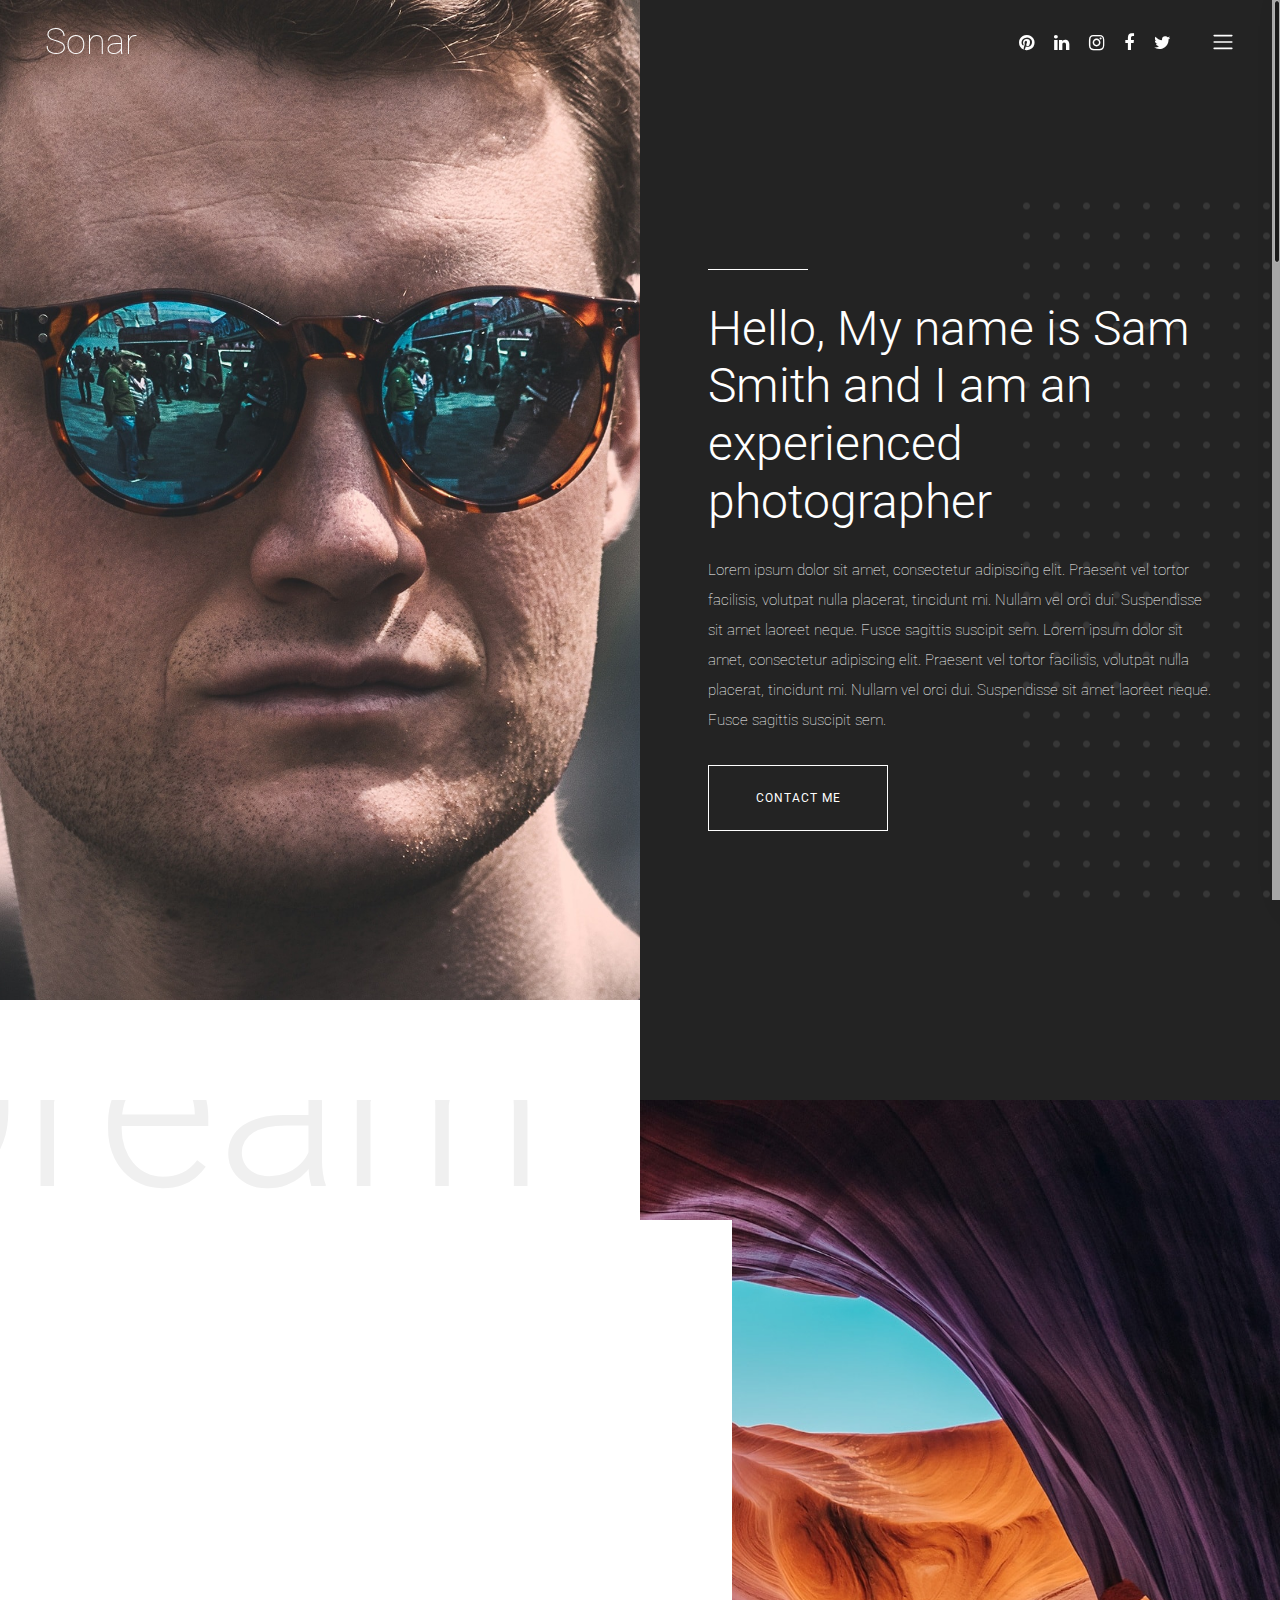
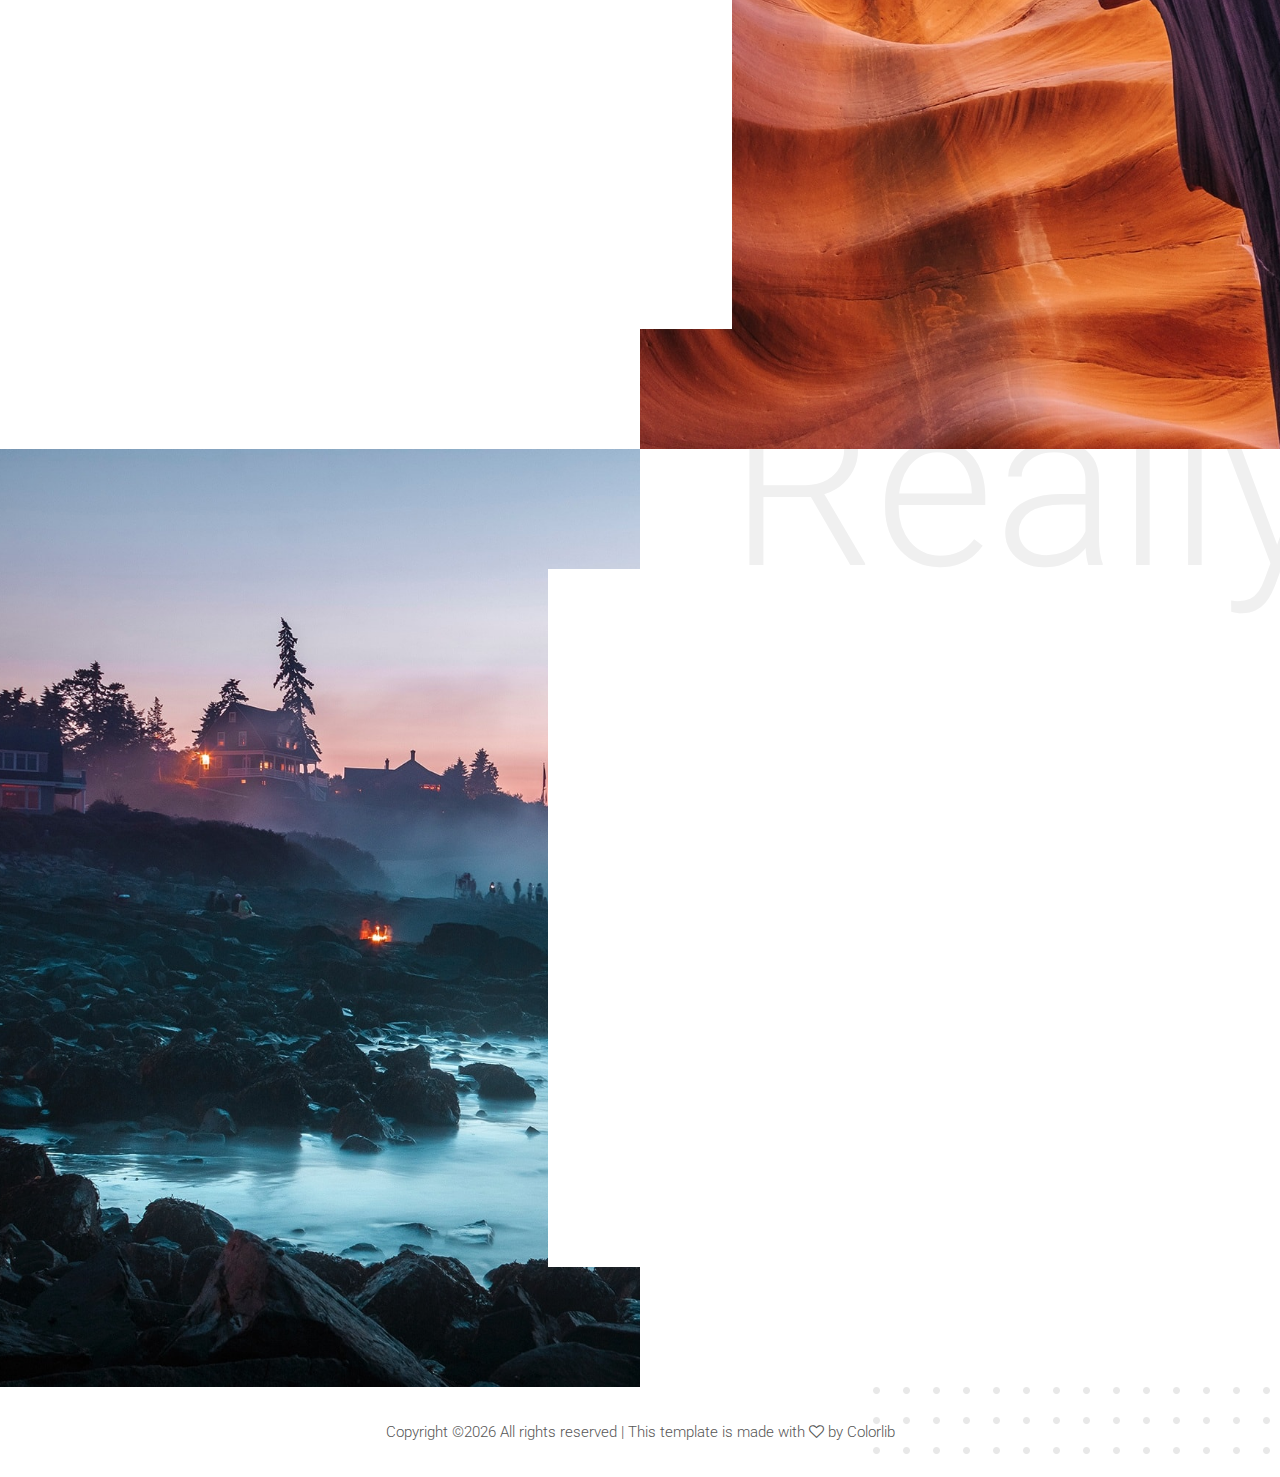
==== commit 610ee870: "test" ====
--- a/sonar-master/about-me.html
+++ b/sonar-master/about-me.html
@@ -43,7 +43,7 @@
             <nav>
                 <ul>
                     <li class="nav-item active">
-                        <a class="nav-link" href="index.html">Home</a>
+                        <a class="nav-link" href="index.html">HHHome</a>
                     </li>
                     <li class="nav-item">
                         <a class="nav-link" href="about-me.html">About Me</a>
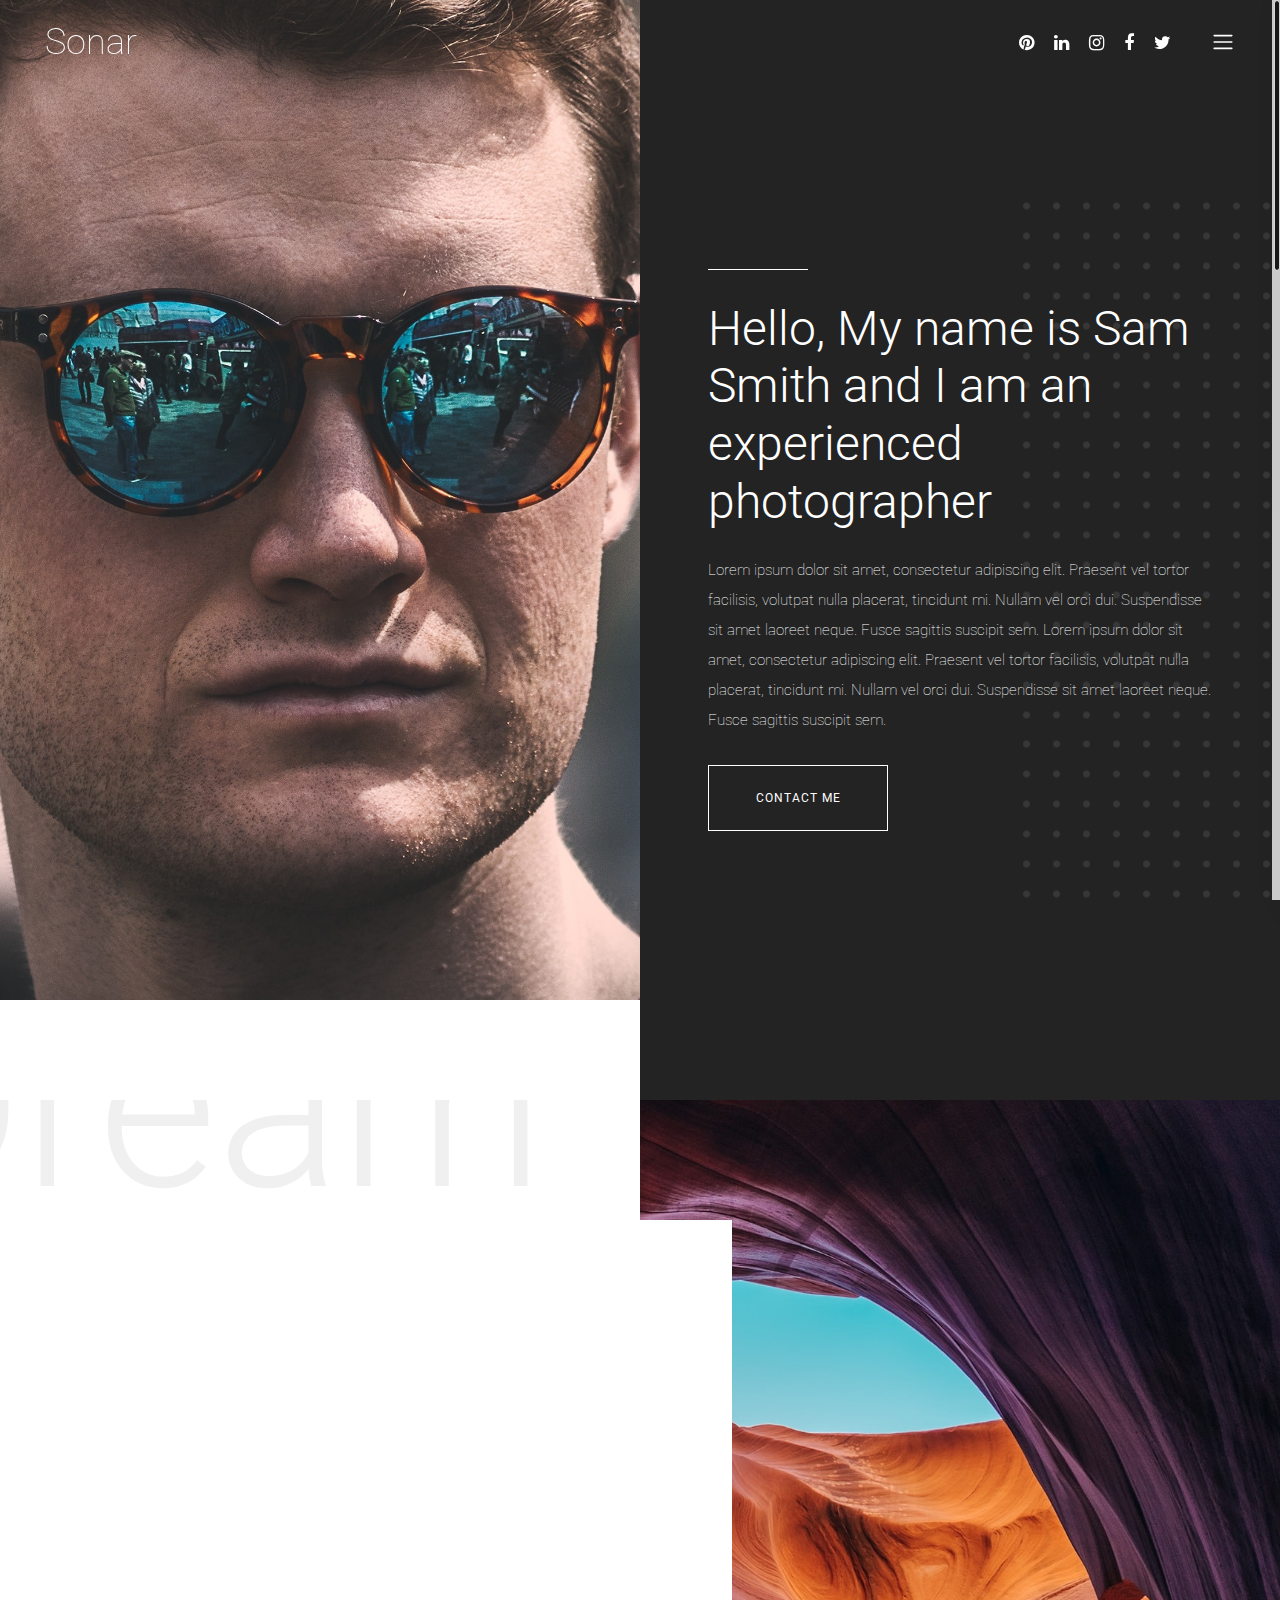
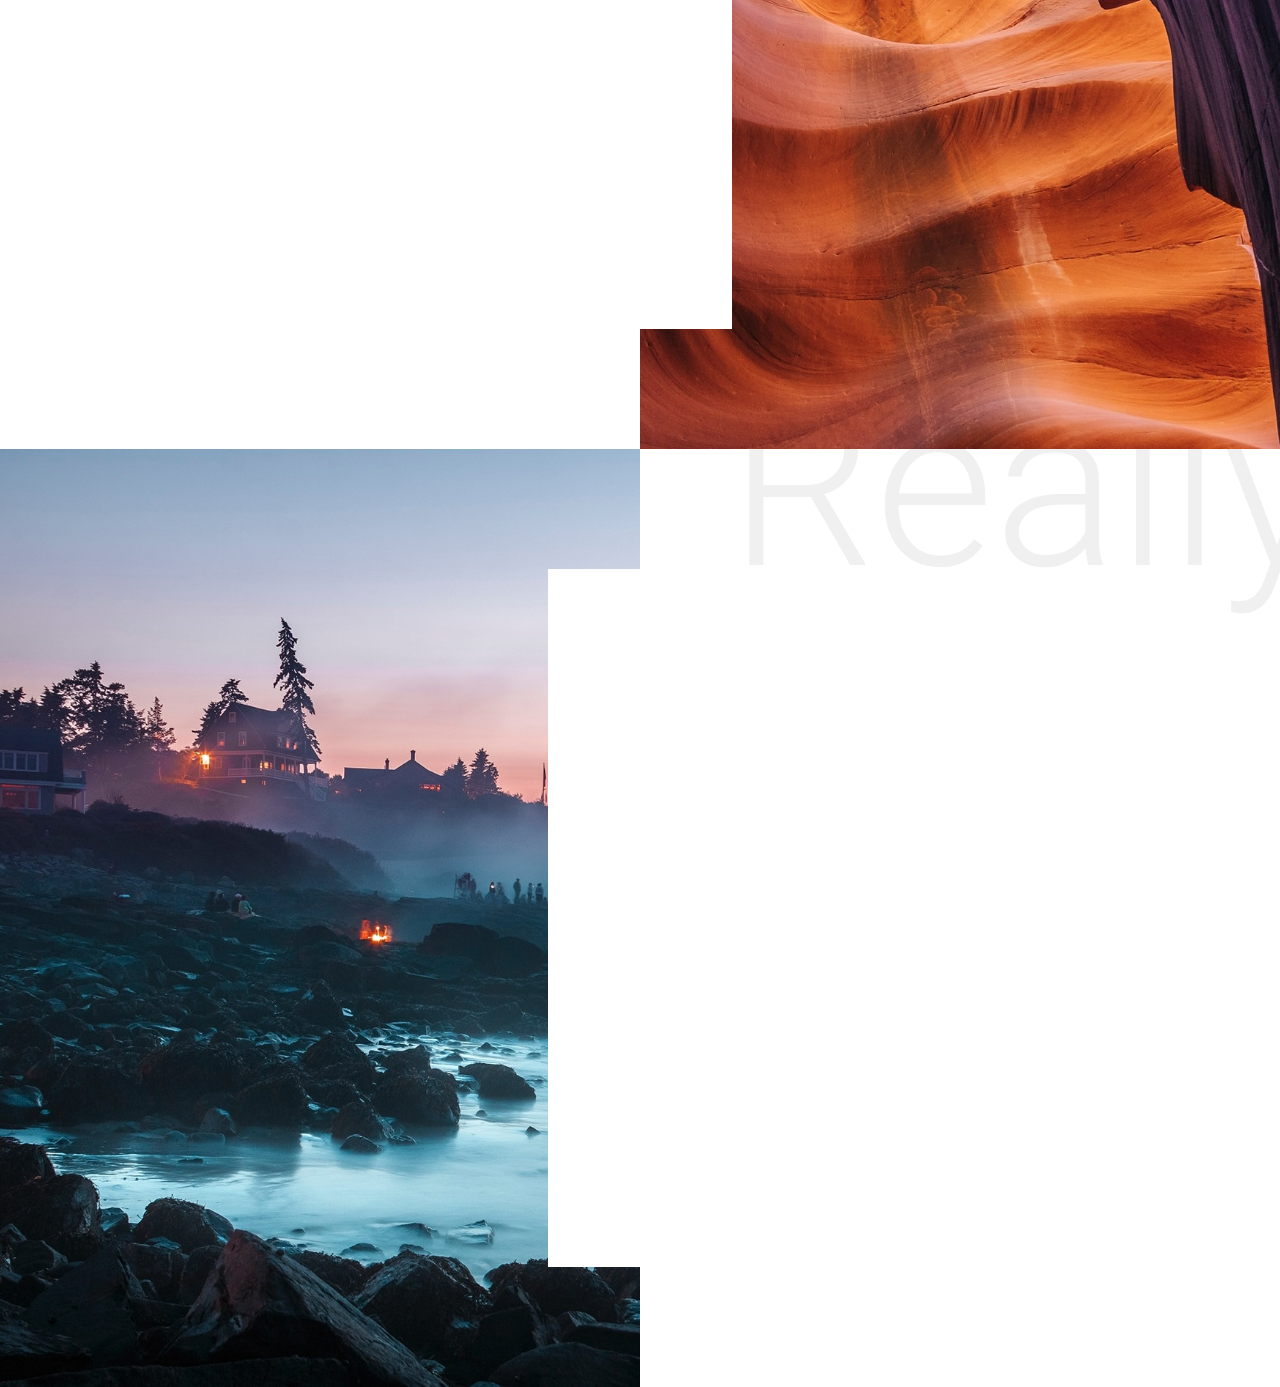
==== commit 498bb718: "copyRight_txt" ====
--- a/sonar-master/about-me.html
+++ b/sonar-master/about-me.html
@@ -65,13 +65,6 @@
                     </li>
                 </ul>
             </nav>
-        </div>
-        <!-- Copwrite Text -->
-        <div class="copywrite-text">
-            <p><!-- Link back to Colorlib can't be removed. Template is licensed under CC BY 3.0. -->
-Copyright &copy;<script>document.write(new Date().getFullYear());</script> All rights reserved | This template is made with <i class="fa fa-heart-o" aria-hidden="true"></i> by <a href="https://colorlib.com" target="_blank">Colorlib</a>
-<!-- Link back to Colorlib can't be removed. Template is licensed under CC BY 3.0. -->
-</p>
         </div>
     </div>
     <!-- ***** Main Menu Area End ***** -->
@@ -90,11 +83,16 @@
                         <div class="menu-content-area d-flex align-items-center">
                             <!-- Header Social Area -->
                             <div class="header-social-area d-flex align-items-center">
-                                <a href="#" data-toggle="tooltip" data-placement="bottom" title="Pinterest"><i class="fa fa-pinterest" aria-hidden="true"></i></a>
-                                <a href="#" data-toggle="tooltip" data-placement="bottom" title="Linkedin"><i class="fa fa-linkedin" aria-hidden="true"></i></a>
-                                <a href="#" data-toggle="tooltip" data-placement="bottom" title="Instagram"><i class="fa fa-instagram" aria-hidden="true"></i></a>
-                                <a href="#" data-toggle="tooltip" data-placement="bottom" title="Facebook"><i class="fa fa-facebook" aria-hidden="true"></i></a>
-                                <a href="#" data-toggle="tooltip" data-placement="bottom" title="Twitter"><i class="fa fa-twitter" aria-hidden="true"></i></a>
+                                <a href="#" data-toggle="tooltip" data-placement="bottom" title="Pinterest"><i
+                                        class="fa fa-pinterest" aria-hidden="true"></i></a>
+                                <a href="#" data-toggle="tooltip" data-placement="bottom" title="Linkedin"><i
+                                        class="fa fa-linkedin" aria-hidden="true"></i></a>
+                                <a href="#" data-toggle="tooltip" data-placement="bottom" title="Instagram"><i
+                                        class="fa fa-instagram" aria-hidden="true"></i></a>
+                                <a href="#" data-toggle="tooltip" data-placement="bottom" title="Facebook"><i
+                                        class="fa fa-facebook" aria-hidden="true"></i></a>
+                                <a href="#" data-toggle="tooltip" data-placement="bottom" title="Twitter"><i
+                                        class="fa fa-twitter" aria-hidden="true"></i></a>
                             </div>
                             <!-- Menu Icon -->
                             <span class="navbar-toggler-icon" id="menuIcon"></span>
@@ -115,7 +113,7 @@
 
         <!-- Hero Thumbnail -->
         <div class="hero-thumbnail aboutUs equalize bg-img" style="background-image: url(img/bg-img/about.jpg);"></div>
-        
+
         <!-- Hero Content -->
         <div class="hero-content aboutUs equalize">
             <div class="container-fluid h-100">
@@ -123,7 +121,11 @@
                     <div class="col-12 col-md-10">
                         <div class="line"></div>
                         <h2>Hello, My name is Sam Smith and I am an experienced photographer</h2>
-                        <p>Lorem ipsum dolor sit amet, consectetur adipiscing elit. Praesent vel tortor facilisis, volutpat nulla placerat, tincidunt mi. Nullam vel orci dui. Suspendisse sit amet laoreet neque. Fusce sagittis suscipit sem. Lorem ipsum dolor sit amet, consectetur adipiscing elit. Praesent vel tortor facilisis, volutpat nulla placerat, tincidunt mi. Nullam vel orci dui. Suspendisse sit amet laoreet neque. Fusce sagittis suscipit sem.</p>
+                        <p>Lorem ipsum dolor sit amet, consectetur adipiscing elit. Praesent vel tortor facilisis,
+                            volutpat nulla placerat, tincidunt mi. Nullam vel orci dui. Suspendisse sit amet laoreet
+                            neque. Fusce sagittis suscipit sem. Lorem ipsum dolor sit amet, consectetur adipiscing elit.
+                            Praesent vel tortor facilisis, volutpat nulla placerat, tincidunt mi. Nullam vel orci dui.
+                            Suspendisse sit amet laoreet neque. Fusce sagittis suscipit sem.</p>
                         <a href="#" class="btn sonar-btn white-btn">contact me</a>
                     </div>
                 </div>
@@ -146,7 +148,11 @@
                             <div class="line"></div>
                             <h2>Look at my qualities</h2>
                         </div>
-                        <p class="wow fadeInUp" data-wow-delay="600ms">Lorem ipsum dolor sit amet, consectetur adipiscing elit. Praesent vel tortor facilisis, volutpat nulla placerat, tincidunt mi. Nullam vel orci dui. Suspendisse sit amet laoreet neque. Fusce sagittis suscipit sem. Lorem ipsum dolor sit amet, consectetur adipiscing elit. Praesent vel tortor facilisis, volutpat nulla placerat, tincidunt mi. Nullam vel orci dui. Suspendisse sit amet laoreet neque.</p>
+                        <p class="wow fadeInUp" data-wow-delay="600ms">Lorem ipsum dolor sit amet, consectetur
+                            adipiscing elit. Praesent vel tortor facilisis, volutpat nulla placerat, tincidunt mi.
+                            Nullam vel orci dui. Suspendisse sit amet laoreet neque. Fusce sagittis suscipit sem. Lorem
+                            ipsum dolor sit amet, consectetur adipiscing elit. Praesent vel tortor facilisis, volutpat
+                            nulla placerat, tincidunt mi. Nullam vel orci dui. Suspendisse sit amet laoreet neque.</p>
                         <!-- Progress Bar Content Area -->
                         <div class="services-progress-bar mt-50 wow fadeInUp" data-wow-delay="900ms">
                             <!-- Single Progress Bar -->
@@ -199,7 +205,11 @@
                         <div class="section-heading text-left wow fadeInUp" data-wow-delay="300ms">
                             <div class="line"></div>
                         </div>
-                        <p class="wow fadeInUp" data-wow-delay="600ms">Consectetur adipiscing elit. Praesent vel tortor facilisis, volutpat nulla placerat, tincidunt mi. Nullam vel orci dui. Suspendisse sit amet laoreet neque. Fusce sagittis suscipit sem. Lorem ipsum dolor sit amet, consectetur adipiscing elit. Praesent vel tortor facilisis, volutpat nulla placerat, tincidunt mi. Nullam vel orci dui. Suspendisse sit amet laoreet neque.</p>
+                        <p class="wow fadeInUp" data-wow-delay="600ms">Consectetur adipiscing elit. Praesent vel tortor
+                            facilisis, volutpat nulla placerat, tincidunt mi. Nullam vel orci dui. Suspendisse sit amet
+                            laoreet neque. Fusce sagittis suscipit sem. Lorem ipsum dolor sit amet, consectetur
+                            adipiscing elit. Praesent vel tortor facilisis, volutpat nulla placerat, tincidunt mi.
+                            Nullam vel orci dui. Suspendisse sit amet laoreet neque.</p>
                         <div class="row mt-100 text-center wow fadeInUp" data-wow-delay="900ms">
                             <div class="col-12 col-sm-6 col-md-4">
                                 <div class="single-pie-bar" data-percent="90">
@@ -231,20 +241,6 @@
         <!-- back end content -->
         <div class="backEnd-content">
             <img class="dots" src="img/core-img/dots.png" alt="">
-        </div>
-
-        <div class="container">
-            <div class="row">
-                <div class="col-12">
-                    <!-- Copywrite Text -->
-                    <div class="copywrite-text">
-                        <p><!-- Link back to Colorlib can't be removed. Template is licensed under CC BY 3.0. -->
-Copyright &copy;<script>document.write(new Date().getFullYear());</script> All rights reserved | This template is made with <i class="fa fa-heart-o" aria-hidden="true"></i> by <a href="https://colorlib.com" target="_blank">Colorlib</a>
-<!-- Link back to Colorlib can't be removed. Template is licensed under CC BY 3.0. -->
-</p>
-                    </div>
-                </div>
-            </div>
         </div>
     </footer>
     <!-- ***** Footer Area End ***** -->
--- a/sonar-master/style.css
+++ b/sonar-master/style.css
@@ -18,13 +18,16 @@
 @import url(css/magnific-popup.css);
 @import url(css/font-awesome.min.css);
 @import url(css/themify-icons.css);
+
 /* :: Base CSS */
 * {
   margin: 0;
-  padding: 0; }
+  padding: 0;
+}
 
 body {
-  font-family: "Roboto", sans-serif; }
+  font-family: "Roboto", sans-serif;
+}
 
 h1,
 h2,
@@ -33,13 +36,15 @@
 h5,
 h6 {
   color: #2f2f2f;
-  font-weight: 300; }
+  font-weight: 300;
+}
 
 p {
   color: #565656;
   font-size: 15px;
   line-height: 2;
-  font-weight: 100; }
+  font-weight: 100;
+}
 
 a {
   -webkit-transition-duration: 500ms;
@@ -47,14 +52,17 @@
   text-decoration: none;
   outline: none;
   font-size: 14px;
-  font-weight: 700; }
-  a:hover, a:focus {
-    -webkit-transition-duration: 500ms;
-    transition-duration: 500ms;
-    text-decoration: none;
-    outline: none;
-    font-size: 12px;
-    font-weight: 400; }
+  font-weight: 700;
+}
+
+a:hover, a:focus {
+  -webkit-transition-duration: 500ms;
+  transition-duration: 500ms;
+  text-decoration: none;
+  outline: none;
+  font-size: 12px;
+  font-weight: 400;
+}
 
 #preloader {
   display: -webkit-box;
@@ -71,7 +79,8 @@
   position: fixed;
   width: 100%;
   height: 100%;
-  z-index: 1000000; }
+  z-index: 1000000;
+}
 
 #sonar-load {
   width: 70px;
@@ -83,60 +92,79 @@
   border-top-color: #f8f5f5;
   -webkit-animation: sonar 2400ms linear infinite;
   animation: sonar 2400ms linear infinite;
-  z-index: 999; }
-  #sonar-load:before {
-    content: "";
-    position: absolute;
-    top: 7.5px;
-    left: 7.5px;
-    right: 7.5px;
-    bottom: 7.5px;
-    border-radius: 50%;
-    border: 3px;
-    border-style: solid;
-    border-color: transparent;
-    border-top-color: #f8f5f5;
-    -webkit-animation: sonar 2700ms linear infinite;
-    animation: sonar 2700ms linear infinite; }
-  #sonar-load:after {
-    content: "";
-    position: absolute;
-    top: 20px;
-    left: 20px;
-    right: 20px;
-    bottom: 20px;
-    border-radius: 50%;
-    border: 3px;
-    border-style: solid;
-    border-color: transparent;
-    border-top-color: #f8f5f5;
-    -webkit-animation: sonar 1800ms linear infinite;
-    animation: sonar 1800ms linear infinite; }
+  z-index: 999;
+}
+
+#sonar-load:before {
+  content: "";
+  position: absolute;
+  top: 7.5px;
+  left: 7.5px;
+  right: 7.5px;
+  bottom: 7.5px;
+  border-radius: 50%;
+  border: 3px;
+  border-style: solid;
+  border-color: transparent;
+  border-top-color: #f8f5f5;
+  -webkit-animation: sonar 2700ms linear infinite;
+  animation: sonar 2700ms linear infinite;
+}
+
+#sonar-load:after {
+  content: "";
+  position: absolute;
+  top: 20px;
+  left: 20px;
+  right: 20px;
+  bottom: 20px;
+  border-radius: 50%;
+  border: 3px;
+  border-style: solid;
+  border-color: transparent;
+  border-top-color: #f8f5f5;
+  -webkit-animation: sonar 1800ms linear infinite;
+  animation: sonar 1800ms linear infinite;
+}
 
 @-webkit-keyframes sonar {
   0% {
     -webkit-transform: rotate(0deg);
-    transform: rotate(0deg); }
+    transform: rotate(0deg);
+  }
+
   100% {
     -webkit-transform: rotate(360deg);
-    transform: rotate(360deg); } }
+    transform: rotate(360deg);
+  }
+}
+
 @keyframes sonar {
   0% {
     -webkit-transform: rotate(0deg);
-    transform: rotate(0deg); }
+    transform: rotate(0deg);
+  }
+
   100% {
     -webkit-transform: rotate(360deg);
-    transform: rotate(360deg); } }
+    transform: rotate(360deg);
+  }
+}
+
 ul,
 ol {
-  margin: 0; }
-  ul li,
-  ol li {
-    list-style: none; }
+  margin: 0;
+}
+
+ul li,
+ol li {
+  list-style: none;
+}
 
 img {
   height: auto;
-  max-width: 100%; }
+  max-width: 100%;
+}
 
 .sonar-table {
   display: table;
@@ -144,88 +172,117 @@
   position: absolute;
   width: 100%;
   height: 100%;
-  margin: 0; }
+  margin: 0;
+}
 
 .sonar-table-cell {
   display: table-cell;
-  vertical-align: middle; }
+  vertical-align: middle;
+}
 
 .mt-15 {
-  margin-top: 15px; }
+  margin-top: 15px;
+}
 
 .mt-30 {
-  margin-top: 30px; }
+  margin-top: 30px;
+}
 
 .mt-50 {
-  margin-top: 50px; }
+  margin-top: 50px;
+}
 
 .mt-70 {
-  margin-top: 70px; }
+  margin-top: 70px;
+}
 
 .mt-100 {
-  margin-top: 100px; }
+  margin-top: 100px;
+}
 
 .mb-15 {
-  margin-bottom: 15px; }
+  margin-bottom: 15px;
+}
 
 .mb-30 {
-  margin-bottom: 30px; }
+  margin-bottom: 30px;
+}
 
 .mb-50 {
-  margin-bottom: 50px; }
+  margin-bottom: 50px;
+}
 
 .ml-15 {
-  margin-left: 15px; }
+  margin-left: 15px;
+}
 
 .ml-30 {
-  margin-left: 30px; }
+  margin-left: 30px;
+}
 
 .mr-15 {
-  margin-right: 15px; }
+  margin-right: 15px;
+}
 
 .mr-30 {
-  margin-right: 30px; }
+  margin-right: 30px;
+}
 
 .mb-70 {
-  margin-bottom: 70px; }
+  margin-bottom: 70px;
+}
 
 .mb-100 {
-  margin-bottom: 100px; }
+  margin-bottom: 100px;
+}
 
 .mt-230 {
-  margin-top: 230px; }
-  @media only screen and (max-width: 767px) {
-    .mt-230 {
-      margin-top: 100px; } }
+  margin-top: 230px;
+}
+
+@media only screen and (max-width: 767px) {
+  .mt-230 {
+    margin-top: 100px;
+  }
+}
 
 .bg-img {
   background-position: center center;
   background-size: cover;
-  background-repeat: no-repeat; }
+  background-repeat: no-repeat;
+}
 
 .bg-transparent {
-  background-color: transparent; }
+  background-color: transparent;
+}
 
 .font-bold {
-  font-weight: 700; }
+  font-weight: 700;
+}
 
 .font-light {
-  font-weight: 300; }
+  font-weight: 300;
+}
 
 .height-500 {
-  height: 500px !important; }
+  height: 500px !important;
+}
 
 .height-600 {
-  height: 600px !important; }
+  height: 600px !important;
+}
 
 .height-700 {
-  height: 700px !important; }
+  height: 700px !important;
+}
 
 .height-800 {
-  height: 800px !important; }
+  height: 800px !important;
+}
 
 .mfp-wrap {
-  z-index: 100000; }
+  z-index: 100000;
+}
 
 .mfp-image-holder .mfp-close,
 .mfp-iframe-holder .mfp-close {
@@ -238,7 +295,8 @@
   text-align: center;
   border: 2px solid #ffffff;
   border-radius: 50%;
-  top: 10px; }
+  top: 10px;
+}
 
 #scrollUp {
   background-color: #232323;
@@ -253,78 +311,110 @@
   width: 70px;
   line-height: 66px;
   -webkit-transition-duration: 500ms;
-  transition-duration: 500ms; }
-  #scrollUp:hover {
-    background-color: #192a56; }
-  @media only screen and (min-width: 768px) and (max-width: 991px) {
-    #scrollUp {
-      bottom: 30px;
-      right: 30px;
-      height: 50px;
-      width: 50px;
-      line-height: 46px; } }
-  @media only screen and (max-width: 767px) {
-    #scrollUp {
-      bottom: 30px;
-      right: 30px;
-      height: 50px;
-      width: 50px;
-      line-height: 46px; } }
+  transition-duration: 500ms;
+}
+
+#scrollUp:hover {
+  background-color: #192a56;
+}
+
+@media only screen and (min-width: 768px) and (max-width: 991px) {
+  #scrollUp {
+    bottom: 30px;
+    right: 30px;
+    height: 50px;
+    width: 50px;
+    line-height: 46px;
+  }
+}
+
+@media only screen and (max-width: 767px) {
+  #scrollUp {
+    bottom: 30px;
+    right: 30px;
+    height: 50px;
+    width: 50px;
+    line-height: 46px;
+  }
+}
 
 .section-padding-100 {
-  padding: 100px 0; }
+  padding: 100px 0;
+}
 
 .section-padding-50 {
-  padding: 50px 0; }
+  padding: 50px 0;
+}
 
 .section-padding-50-0 {
-  padding: 50px 0 0 0; }
+  padding: 50px 0 0 0;
+}
 
 .section-padding-100-70 {
-  padding: 100px 0 70px; }
+  padding: 100px 0 70px;
+}
 
 .section-padding-100-50 {
-  padding: 100px 0 50px; }
+  padding: 100px 0 50px;
+}
 
 .section-padding-100-0 {
-  padding: 100px 0 0; }
+  padding: 100px 0 0;
+}
 
 .section-padding-0-100 {
-  padding: 0 0 100px; }
+  padding: 0 0 100px;
+}
 
 .section-padding-100-20 {
-  padding: 100px 0 20px 0; }
+  padding: 100px 0 20px 0;
+}
 
 .bg-gray {
-  background-color: #f8f5f5; }
+  background-color: #f8f5f5;
+}
 
 .nicescroll-rails {
-  z-index: 999999 !important; }
+  z-index: 999999 !important;
+}
 
 .section-heading {
   text-align: center;
   margin-bottom: 80px;
   position: relative;
-  z-index: 1; }
-  .section-heading .line {
-    width: 100px;
-    height: 1px;
-    background-color: #232323;
-    margin-bottom: 30px;
-    display: block; }
+  z-index: 1;
+}
+
+.section-heading .line {
+  width: 100px;
+  height: 1px;
+  background-color: #232323;
+  margin-bottom: 30px;
+  display: block;
+}
+
+.section-heading h2 {
+  font-size: 48px;
+  margin-bottom: 0;
+  font-weight: 100;
+  line-height: 1.5;
+}
+
+.section-heading h2 span {
+  font-weight: 400;
+}
+
+@media only screen and (min-width: 768px) and (max-width: 991px) {
   .section-heading h2 {
-    font-size: 48px;
-    margin-bottom: 0;
-    font-weight: 100;
-    line-height: 1.5; }
-    .section-heading h2 span {
-      font-weight: 400; }
-    @media only screen and (min-width: 768px) and (max-width: 991px) {
-      .section-heading h2 {
-        font-size: 36px; } }
-    @media only screen and (max-width: 767px) {
-      .section-heading h2 {
-        font-size: 30px; } }
+    font-size: 36px;
+  }
+}
+
+@media only screen and (max-width: 767px) {
+  .section-heading h2 {
+    font-size: 30px;
+  }
+}
 
 .sonar-btn {
   position: relative;
@@ -340,80 +430,104 @@
   border-radius: 0;
   line-height: 64px;
   padding: 0;
-  background-color: #ffffff; }
-  .sonar-btn:hover, .sonar-btn:focus {
-    background-color: #2f2f2f;
-    font-size: 12px;
-    color: #ffffff; }
-  .sonar-btn.white-btn {
-    border-color: #ffffff;
-    color: #ffffff;
-    background-color: transparent; }
-    .sonar-btn.white-btn:hover, .sonar-btn.white-btn:focus {
-      background-color: #ffffff;
-      color: #2f2f2f; }
-  .sonar-btn.btn-2 {
-    background-color: #2f2f2f;
-    font-size: 12px;
-    color: #ffffff; }
-  .sonar-btn.btn-3 {
-    background-color: #232323;
-    color: #ffffff; }
-    .sonar-btn.btn-3::before {
-      position: absolute;
-      width: 100%;
-      height: 100%;
-      background-color: transparent;
-      border: 1px solid;
-      border-color: #232323;
-      right: -6px;
-      bottom: -6px;
-      content: '';
-      z-index: -100; }
-    .sonar-btn.btn-3:hover, .sonar-btn.btn-3:focus {
-      background-color: #232323;
-      color: #ffffff; }
+  background-color: #ffffff;
+}
+
+.sonar-btn:hover, .sonar-btn:focus {
+  background-color: #2f2f2f;
+  font-size: 12px;
+  color: #ffffff;
+}
+
+.sonar-btn.white-btn {
+  border-color: #ffffff;
+  color: #ffffff;
+  background-color: transparent;
+}
+
+.sonar-btn.white-btn:hover, .sonar-btn.white-btn:focus {
+  background-color: #ffffff;
+  color: #2f2f2f;
+}
+
+.sonar-btn.btn-2 {
+  background-color: #2f2f2f;
+  font-size: 12px;
+  color: #ffffff;
+}
+
+.sonar-btn.btn-3 {
+  background-color: #232323;
+  color: #ffffff;
+}
+
+.sonar-btn.btn-3::before {
+  position: absolute;
+  width: 100%;
+  height: 100%;
+  background-color: transparent;
+  border: 1px solid;
+  border-color: #232323;
+  right: -6px;
+  bottom: -6px;
+  content: '';
+  z-index: -100;
+}
+
+.sonar-btn.btn-3:hover, .sonar-btn.btn-3:focus {
+  background-color: #232323;
+  color: #ffffff;
+}
 
 .bg-overlay {
   position: relative;
-  z-index: 1; }
-  .bg-overlay::after {
-    position: absolute;
-    z-index: -1;
-    top: 0;
-    left: 0;
-    width: 100%;
-    height: 100%;
-    background-color: #2f2f2f;
-    opacity: 0.85;
-    content: ''; }
+  z-index: 1;
+}
+
+.bg-overlay::after {
+  position: absolute;
+  z-index: -1;
+  top: 0;
+  left: 0;
+  width: 100%;
+  height: 100%;
+  background-color: #2f2f2f;
+  opacity: 0.85;
+  content: '';
+}
 
 .bg-overlay-black {
   position: relative;
-  z-index: 1; }
-  .bg-overlay-black::after {
-    position: absolute;
-    z-index: 1;
-    top: 0;
-    left: 0;
-    width: 100%;
-    height: 100%;
-    background-color: #000;
-    opacity: 0.85;
-    content: ''; }
+  z-index: 1;
+}
+
+.bg-overlay-black::after {
+  position: absolute;
+  z-index: 1;
+  top: 0;
+  left: 0;
+  width: 100%;
+  height: 100%;
+  background-color: #000;
+  opacity: 0.85;
+  content: '';
+}
 
 .bg-overlay-white {
   position: relative;
-  z-index: 1; }
-  .bg-overlay-white::after {
-    position: absolute;
-    z-index: -2;
-    top: 0;
-    left: 0;
-    width: 100%;
-    height: 100%;
-    background-color: rgba(230, 241, 255, 0.5);
-    content: ''; }
+  z-index: 1;
+}
+
+.bg-overlay-white::after {
+  position: absolute;
+  z-index: -2;
+  top: 0;
+  left: 0;
+  width: 100%;
+  height: 100%;
+  background-color: rgba(230, 241, 255, 0.5);
+  content: '';
+}
 
 .slide-background-overlay {
   position: relative;
@@ -421,32 +535,42 @@
   bottom: 0;
   left: 0;
   width: 100%;
-  height: 60%; }
-  .slide-background-overlay::after {
-    content: '';
-    position: absolute;
-    height: 60%;
-    width: 100%;
-    z-index: -1;
-    bottom: 0;
-    left: 0;
-    background: rgba(0, 0, 0, 0.9);
-    background: -webkit-linear-gradient(bottom, rgba(0, 0, 0, 0.9) 0%, rgba(0, 0, 0, 0.1) 90%, rgba(0, 0, 0, 0) 100%);
-    background: linear-gradient(to top, rgba(0, 0, 0, 0.9) 0%, rgba(0, 0, 0, 0.1) 90%, rgba(0, 0, 0, 0) 100%); }
+  height: 60%;
+}
+
+.slide-background-overlay::after {
+  content: '';
+  position: absolute;
+  height: 60%;
+  width: 100%;
+  z-index: -1;
+  bottom: 0;
+  left: 0;
+  background: rgba(0, 0, 0, 0.9);
+  background: -webkit-linear-gradient(bottom, rgba(0, 0, 0, 0.9) 0%, rgba(0, 0, 0, 0.1) 90%, rgba(0, 0, 0, 0) 100%);
+  background: linear-gradient(to top, rgba(0, 0, 0, 0.9) 0%, rgba(0, 0, 0, 0.1) 90%, rgba(0, 0, 0, 0) 100%);
+}
 
 .grids {
   position: fixed;
   width: 100%;
   height: 100%;
-  z-index: -1; }
-  .grids div {
-    width: 1px;
-    height: 100%;
-    background-color: #e0e3e4; }
-    .grids div:nth-child(5) {
-      background-color: #bababa; }
-    .grids div:first-child, .grids div:last-child {
-      background-color: transparent; }
+  z-index: -1;
+}
+
+.grids div {
+  width: 1px;
+  height: 100%;
+  background-color: #e0e3e4;
+}
+
+.grids div:nth-child(5) {
+  background-color: #bababa;
+}
+
+.grids div:first-child, .grids div:last-child {
+  background-color: transparent;
+}
 
 /* :: Header Area CSS */
 .header-area {
@@ -459,36 +583,58 @@
   -webkit-transition-duration: 500ms;
   transition-duration: 500ms;
   background-color: transparent;
-  padding: 15px 30px; }
+  padding: 15px 30px;
+}
+
+.header-area .logo-area a {
+  color: #ffffff;
+  font-size: 36px;
+  font-weight: 100;
+}
+
+@media only screen and (max-width: 767px) {
   .header-area .logo-area a {
-    color: #ffffff;
-    font-size: 36px;
-    font-weight: 100; }
-    @media only screen and (max-width: 767px) {
-      .header-area .logo-area a {
-        font-size: 24px; } }
+    font-size: 24px;
+  }
+}
+
+.header-area .menu-content-area .header-social-area {
+  margin-right: 30px;
+}
+
+.header-area .menu-content-area .header-social-area a {
+  font-size: 18px;
+  padding: 0 10px;
+  color: #ffffff;
+}
+
+@media only screen and (max-width: 767px) {
+  .header-area .menu-content-area .header-social-area a {
+    padding: 0 5px;
+    font-size: 14px;
+  }
+}
+
+@media only screen and (max-width: 767px) {
   .header-area .menu-content-area .header-social-area {
-    margin-right: 30px; }
-    .header-area .menu-content-area .header-social-area a {
-      font-size: 18px;
-      padding: 0 10px;
-      color: #ffffff; }
-      @media only screen and (max-width: 767px) {
-        .header-area .menu-content-area .header-social-area a {
-          padding: 0 5px;
-          font-size: 14px; } }
-    @media only screen and (max-width: 767px) {
-      .header-area .menu-content-area .header-social-area {
-        margin-right: 15px; } }
-  .header-area.sticky {
-    background-color: #232323; }
-  @media only screen and (max-width: 767px) {
-    .header-area {
-      padding: 10px 0; } }
+    margin-right: 15px;
+  }
+}
+
+.header-area.sticky {
+  background-color: #232323;
+}
+
+@media only screen and (max-width: 767px) {
+  .header-area {
+    padding: 10px 0;
+  }
+}
 
 .navbar-toggler-icon {
   background-image: url("data:image/svg+xml;charset=utf8,%3Csvg viewBox='0 0 30 30' xmlns='http://www.w3.org/2000/svg'%3E%3Cpath stroke='rgba(255, 255, 255, 1)' stroke-width='2' stroke-linecap='round' stroke-miterlimit='10' d='M4 7h22M4 15h22M4 23h22'/%3E%3C/svg%3E");
-  cursor: pointer; }
+  cursor: pointer;
+}
 
 .mainMenu {
   position: fixed;
@@ -506,84 +652,125 @@
   padding: 50px 15px;
   -webkit-transition-duration: 800ms;
   transition-duration: 800ms;
-  box-shadow: 0 0 40px rgba(0, 0, 0, 0.2); }
+  box-shadow: 0 0 40px rgba(0, 0, 0, 0.2);
+}
+
+.mainMenu .closeIcon {
+  position: absolute;
+  right: 50px;
+  top: 50px;
+  z-index: 9;
+  color: #ffffff;
+  font-size: 20px;
+  cursor: pointer;
+  -webkit-transition-duration: 750ms;
+  transition-duration: 750ms;
+}
+
+.mainMenu .closeIcon:hover {
+  -webkit-transform: rotate(180deg);
+  transform: rotate(180deg);
+}
+
+@media only screen and (max-width: 767px) {
   .mainMenu .closeIcon {
-    position: absolute;
-    right: 50px;
-    top: 50px;
-    z-index: 9;
-    color: #ffffff;
-    font-size: 20px;
-    cursor: pointer;
-    -webkit-transition-duration: 750ms;
-    transition-duration: 750ms; }
-    .mainMenu .closeIcon:hover {
-      -webkit-transform: rotate(180deg);
-      transform: rotate(180deg); }
-    @media only screen and (max-width: 767px) {
-      .mainMenu .closeIcon {
-        right: 30px;
-        top: 30px; } }
+    right: 30px;
+    top: 30px;
+  }
+}
+
+.mainMenu .logo-area a {
+  color: #ffffff;
+  font-size: 30px;
+  display: block;
+  font-weight: 100;
+}
+
+@media only screen and (max-width: 767px) {
   .mainMenu .logo-area a {
-    color: #ffffff;
-    font-size: 30px;
-    display: block;
-    font-weight: 100; }
-    @media only screen and (max-width: 767px) {
-      .mainMenu .logo-area a {
-        font-size: 24px; } }
+    font-size: 24px;
+  }
+}
+
+.mainMenu .copywrite-text p {
+  margin-bottom: 0;
+  color: #ffffff;
+}
+
+@media only screen and (max-width: 767px) {
   .mainMenu .copywrite-text p {
-    margin-bottom: 0;
-    color: #ffffff; }
-    @media only screen and (max-width: 767px) {
-      .mainMenu .copywrite-text p {
-        font-size: 14px; } }
-  .mainMenu .copywrite-text a {
-    font-weight: 100;
-    color: #ffffff; }
-    .mainMenu .copywrite-text a:hover, .mainMenu .copywrite-text a:focus {
-      font-size: 14px; }
+    font-size: 14px;
+  }
+}
+
+.mainMenu .copywrite-text a {
+  font-weight: 100;
+  color: #ffffff;
+}
+
+.mainMenu .copywrite-text a:hover, .mainMenu .copywrite-text a:focus {
+  font-size: 14px;
+}
+
+.mainMenu .nav-link {
+  color: #ffffff;
+  font-size: 18px;
+  position: relative;
+  z-index: 1;
+  font-weight: 300;
+  padding: 12px 15px;
+}
+
+@media only screen and (max-width: 767px) {
   .mainMenu .nav-link {
-    color: #ffffff;
-    font-size: 18px;
-    position: relative;
-    z-index: 1;
-    font-weight: 300;
-    padding: 12px 15px; }
-    @media only screen and (max-width: 767px) {
-      .mainMenu .nav-link {
-        font-size: 14px;
-        padding: 10px; } }
-    .mainMenu .nav-link::after {
-      content: '';
-      bottom: 0;
-      width: 30px;
-      height: 1px;
-      background-color: rgba(255, 255, 255, 0.5);
-      left: 50%;
-      -webkit-transform: translateX(-50%);
-      transform: translateX(-50%);
-      position: absolute;
-      z-index: 5;
-      -webkit-transition-duration: 500ms;
-      transition-duration: 500ms; }
-    .mainMenu .nav-link:hover::after, .mainMenu .nav-link:focus::after {
-      width: 70px;
-      background-color: white; }
-  @media only screen and (min-width: 992px) and (max-width: 1199px) {
-    .mainMenu {
-      padding: 30px 15px; } }
-  @media only screen and (min-width: 768px) and (max-width: 991px) {
-    .mainMenu {
-      padding: 30px 15px; } }
-  @media only screen and (max-width: 767px) {
-    .mainMenu {
-      padding: 15px;
-      width: 300px; } }
+    font-size: 14px;
+    padding: 10px;
+  }
+}
+
+.mainMenu .nav-link::after {
+  content: '';
+  bottom: 0;
+  width: 30px;
+  height: 1px;
+  background-color: rgba(255, 255, 255, 0.5);
+  left: 50%;
+  -webkit-transform: translateX(-50%);
+  transform: translateX(-50%);
+  position: absolute;
+  z-index: 5;
+  -webkit-transition-duration: 500ms;
+  transition-duration: 500ms;
+}
+
+.mainMenu .nav-link:hover::after, .mainMenu .nav-link:focus::after {
+  width: 70px;
+  background-color: white;
+}
+
+@media only screen and (min-width: 992px) and (max-width: 1199px) {
+  .mainMenu {
+    padding: 30px 15px;
+  }
+}
+
+@media only screen and (min-width: 768px) and (max-width: 991px) {
+  .mainMenu {
+    padding: 30px 15px;
+  }
+}
+
+@media only screen and (max-width: 767px) {
+  .mainMenu {
+    padding: 15px;
+    width: 300px;
+  }
+}
 
 /* :: Menu Open CSS */
 .menu-open .mainMenu {
-  right: 0; }
+  right: 0;
+}
 
 /* :: Hero Slides Area CSS */
 .hero-slides .single-hero-slide {
@@ -594,283 +781,449 @@
   -webkit-transition-duration: 800ms;
   transition-duration: 800ms;
   overflow: visible;
-  cursor: pointer; }
-  .hero-slides .single-hero-slide .hero-slides-content {
-    position: relative;
-    z-index: 1;
-    -webkit-transform: translateY(75%);
-    transform: translateY(75%);
-    -webkit-transition-duration: 800ms;
-    transition-duration: 800ms;
-    bottom: 0; }
-    .hero-slides .single-hero-slide .hero-slides-content .line {
-      width: 100px;
-      height: 1px;
-      background-color: #ffffff;
-      margin-bottom: 30px;
-      display: block; }
-    .hero-slides .single-hero-slide .hero-slides-content h2 {
-      color: #ffffff;
-      font-weight: 100; }
-    .hero-slides .single-hero-slide .hero-slides-content p {
-      color: #ffffff;
-      margin-bottom: 0;
-      -webkit-transition-duration: 500ms;
-      transition-duration: 500ms;
-      margin-top: 140px; }
-  .hero-slides .single-hero-slide:hover .hero-slides-content {
-    -webkit-transform: translateY(0%);
-    transform: translateY(0%); }
-  .hero-slides .single-hero-slide:hover p {
-    margin-top: 40px; }
-  @media only screen and (min-width: 992px) and (max-width: 1199px) {
-    .hero-slides .single-hero-slide {
-      height: 800px; } }
-  @media only screen and (min-width: 768px) and (max-width: 991px) {
-    .hero-slides .single-hero-slide {
-      height: 700px; } }
-  @media only screen and (max-width: 767px) {
-    .hero-slides .single-hero-slide {
-      height: 550px; } }
+  cursor: pointer;
+}
+
+.hero-slides .single-hero-slide .hero-slides-content {
+  position: relative;
+  z-index: 1;
+  -webkit-transform: translateY(75%);
+  transform: translateY(75%);
+  -webkit-transition-duration: 800ms;
+  transition-duration: 800ms;
+  bottom: 0;
+}
+
+.hero-slides .single-hero-slide .hero-slides-content .line {
+  width: 100px;
+  height: 1px;
+  background-color: #ffffff;
+  margin-bottom: 30px;
+  display: block;
+}
+
+.hero-slides .single-hero-slide .hero-slides-content h2 {
+  color: #ffffff;
+  font-weight: 100;
+}
+
+.hero-slides .single-hero-slide .hero-slides-content p {
+  color: #ffffff;
+  margin-bottom: 0;
+  -webkit-transition-duration: 500ms;
+  transition-duration: 500ms;
+  margin-top: 140px;
+}
+
+.hero-slides .single-hero-slide:hover .hero-slides-content {
+  -webkit-transform: translateY(0%);
+  transform: translateY(0%);
+}
+
+.hero-slides .single-hero-slide:hover p {
+  margin-top: 40px;
+}
+
+@media only screen and (min-width: 992px) and (max-width: 1199px) {
+  .hero-slides .single-hero-slide {
+    height: 800px;
+  }
+}
+
+@media only screen and (min-width: 768px) and (max-width: 991px) {
+  .hero-slides .single-hero-slide {
+    height: 700px;
+  }
+}
+
+@media only screen and (max-width: 767px) {
+  .hero-slides .single-hero-slide {
+    height: 550px;
+  }
+}
+
 .hero-slides .owl-dots {
   position: absolute;
   left: 50px;
-  bottom: 50px; }
-  .hero-slides .owl-dots .owl-dot {
-    width: 8px;
-    height: 8px;
-    border: 1px solid #6a6a67;
-    margin: 0 5px;
-    border-radius: 50%;
-    display: inline-block; }
-    .hero-slides .owl-dots .owl-dot.active {
-      border: 1px solid #ffffff;
-      background-color: #ffffff; }
+  bottom: 50px;
+}
+
+.hero-slides .owl-dots .owl-dot {
+  width: 8px;
+  height: 8px;
+  border: 1px solid #6a6a67;
+  margin: 0 5px;
+  border-radius: 50%;
+  display: inline-block;
+}
+
+.hero-slides .owl-dots .owl-dot.active {
+  border: 1px solid #ffffff;
+  background-color: #ffffff;
+}
 
 /* :: Portfolio Area CSS */
 .portfolio-area {
-  overflow-x: hidden; }
+  overflow-x: hidden;
+}
+
+.portfolio-area .portfolio-title h2 {
+  font-size: 56px;
+  text-align: center;
+  font-weight: 100;
+}
+
+.portfolio-area .portfolio-title h2 span {
+  font-weight: 400;
+}
+
+@media only screen and (min-width: 768px) and (max-width: 991px) {
   .portfolio-area .portfolio-title h2 {
-    font-size: 56px;
-    text-align: center;
-    font-weight: 100; }
-    .portfolio-area .portfolio-title h2 span {
-      font-weight: 400; }
-    @media only screen and (min-width: 768px) and (max-width: 991px) {
-      .portfolio-area .portfolio-title h2 {
-        font-size: 36px; } }
-    @media only screen and (max-width: 767px) {
-      .portfolio-area .portfolio-title h2 {
-        font-size: 30px; } }
+    font-size: 36px;
+  }
+}
+
+@media only screen and (max-width: 767px) {
+  .portfolio-area .portfolio-title h2 {
+    font-size: 30px;
+  }
+}
 
 .single-portfolio-item {
   position: relative;
-  z-index: 1; }
-  .single-portfolio-item .backend-content .dots {
-    position: absolute;
-    z-index: -1;
+  z-index: 1;
+}
+
+.single-portfolio-item .backend-content .dots {
+  position: absolute;
+  z-index: -1;
+  top: -100px;
+  left: -150px;
+}
+
+.single-portfolio-item .backend-content h2 {
+  position: absolute;
+  font-size: 230px;
+  color: #f0f0f0;
+  z-index: -10;
+  top: -170px;
+  right: 40%;
+}
+
+@media only screen and (min-width: 992px) and (max-width: 1199px) {
+  .single-portfolio-item .backend-content h2 {
+    font-size: 170px;
+    top: -120px;
+  }
+}
+
+@media only screen and (min-width: 768px) and (max-width: 991px) {
+  .single-portfolio-item .backend-content h2 {
+    font-size: 80px;
+    top: -50px;
+  }
+}
+
+@media only screen and (max-width: 767px) {
+  .single-portfolio-item .backend-content h2 {
+    font-size: 80px;
+    top: -50px;
+  }
+}
+
+.single-portfolio-item .portfolio-meta {
+  padding-top: 30px;
+}
+
+.single-portfolio-item .portfolio-meta p {
+  font-weight: 500;
+  font-size: 14px;
+  margin-bottom: 5px;
+}
+
+.single-portfolio-item .portfolio-meta h2 {
+  font-size: 30px;
+}
+
+@media only screen and (max-width: 767px) {
+  .single-portfolio-item .portfolio-meta h2 {
+    font-size: 24px;
+  }
+}
+
+.single-portfolio-item.portfolio-item-2 .backend-content .dots {
+  position: absolute;
+  z-index: -1;
+  top: 0;
+  left: auto;
+  right: -150px;
+}
+
+.single-portfolio-item.portfolio-item-3 .backend-content .dots {
+  top: 0;
+  left: -200px;
+  right: auto;
+  -webkit-transform: rotate(90deg);
+  transform: rotate(90deg);
+}
+
+.single-portfolio-item.portfolio-item-3 .backend-content h2 {
+  top: -180px;
+  left: 30%;
+  right: auto;
+}
+
+@media only screen and (min-width: 992px) and (max-width: 1199px) {
+  .single-portfolio-item.portfolio-item-3 .backend-content h2 {
+    top: -130px;
+  }
+}
+
+@media only screen and (min-width: 768px) and (max-width: 991px) {
+  .single-portfolio-item.portfolio-item-3 .backend-content h2 {
+    top: -90px;
+    font-size: 100px;
+  }
+}
+
+@media only screen and (max-width: 767px) {
+  .single-portfolio-item.portfolio-item-3 .backend-content h2 {
+    top: -70px;
+  }
+}
+
+@media only screen and (max-width: 767px) {
+  .single-portfolio-item.portfolio-item-3 {
+    margin-bottom: 100px;
+  }
+}
+
+.single-portfolio-item.portfolio-item-4 {
+  top: -220px;
+}
+
+.single-portfolio-item.portfolio-item-4 .backend-content .dots {
+  top: auto;
+  bottom: -130px;
+  left: 70%;
+  right: auto;
+  -webkit-transform: rotate(90deg);
+  transform: rotate(90deg);
+}
+
+@media only screen and (max-width: 767px) {
+  .single-portfolio-item.portfolio-item-4 {
+    top: 0;
+    margin-bottom: 100px;
+  }
+}
+
+.single-portfolio-item.portfolio-item-5 {
+  top: -450px;
+  height: 0;
+}
+
+@media only screen and (max-width: 767px) {
+  .single-portfolio-item.portfolio-item-5 {
+    top: 0;
+    height: auto;
+    margin-bottom: 100px;
+  }
+}
+
+@media only screen and (min-width: 768px) and (max-width: 991px) {
+  .single-portfolio-item.portfolio-item-5 {
+    top: -230px;
+  }
+}
+
+.single-portfolio-item.portfolio-item-6 {
+  top: 0;
+  height: 0;
+}
+
+@media only screen and (max-width: 767px) {
+  .single-portfolio-item.portfolio-item-6 {
+    height: auto;
+    margin-bottom: 100px;
+  }
+}
+
+.single-portfolio-item.portfolio-item-7 {
+  margin-top: 50px;
+}
+
+.single-portfolio-item.portfolio-item-7 .backend-content .dots {
+  position: absolute;
+  z-index: -1;
+  top: auto;
+  bottom: 0;
+  left: auto;
+  right: -150px;
+}
+
+.single-portfolio-item.portfolio-item-7 .backend-content h2 {
+  top: -180px;
+  left: 30%;
+  right: auto;
+}
+
+@media only screen and (min-width: 992px) and (max-width: 1199px) {
+  .single-portfolio-item.portfolio-item-7 .backend-content h2 {
     top: -100px;
-    left: -150px; }
-  .single-portfolio-item .backend-content h2 {
-    position: absolute;
-    font-size: 230px;
-    color: #f0f0f0;
-    z-index: -10;
-    top: -170px;
-    right: 40%; }
-    @media only screen and (min-width: 992px) and (max-width: 1199px) {
-      .single-portfolio-item .backend-content h2 {
-        font-size: 170px;
-        top: -120px; } }
-    @media only screen and (min-width: 768px) and (max-width: 991px) {
-      .single-portfolio-item .backend-content h2 {
-        font-size: 80px;
-        top: -50px; } }
-    @media only screen and (max-width: 767px) {
-      .single-portfolio-item .backend-content h2 {
-        font-size: 80px;
-        top: -50px; } }
-  .single-portfolio-item .portfolio-meta {
-    padding-top: 30px; }
-    .single-portfolio-item .portfolio-meta p {
-      font-weight: 500;
-      font-size: 14px;
-      margin-bottom: 5px; }
-    .single-portfolio-item .portfolio-meta h2 {
-      font-size: 30px; }
-      @media only screen and (max-width: 767px) {
-        .single-portfolio-item .portfolio-meta h2 {
-          font-size: 24px; } }
-  .single-portfolio-item.portfolio-item-2 .backend-content .dots {
-    position: absolute;
-    z-index: -1;
-    top: 0;
-    left: auto;
-    right: -150px; }
-  .single-portfolio-item.portfolio-item-3 .backend-content .dots {
-    top: 0;
-    left: -200px;
-    right: auto;
-    -webkit-transform: rotate(90deg);
-    transform: rotate(90deg); }
-  .single-portfolio-item.portfolio-item-3 .backend-content h2 {
-    top: -180px;
-    left: 30%;
-    right: auto; }
-    @media only screen and (min-width: 992px) and (max-width: 1199px) {
-      .single-portfolio-item.portfolio-item-3 .backend-content h2 {
-        top: -130px; } }
-    @media only screen and (min-width: 768px) and (max-width: 991px) {
-      .single-portfolio-item.portfolio-item-3 .backend-content h2 {
-        top: -90px;
-        font-size: 100px; } }
-    @media only screen and (max-width: 767px) {
-      .single-portfolio-item.portfolio-item-3 .backend-content h2 {
-        top: -70px; } }
-  @media only screen and (max-width: 767px) {
-    .single-portfolio-item.portfolio-item-3 {
-      margin-bottom: 100px; } }
-  .single-portfolio-item.portfolio-item-4 {
-    top: -220px; }
-    .single-portfolio-item.portfolio-item-4 .backend-content .dots {
-      top: auto;
-      bottom: -130px;
-      left: 70%;
-      right: auto;
-      -webkit-transform: rotate(90deg);
-      transform: rotate(90deg); }
-    @media only screen and (max-width: 767px) {
-      .single-portfolio-item.portfolio-item-4 {
-        top: 0;
-        margin-bottom: 100px; } }
-  .single-portfolio-item.portfolio-item-5 {
-    top: -450px;
-    height: 0; }
-    @media only screen and (max-width: 767px) {
-      .single-portfolio-item.portfolio-item-5 {
-        top: 0;
-        height: auto;
-        margin-bottom: 100px; } }
-    @media only screen and (min-width: 768px) and (max-width: 991px) {
-      .single-portfolio-item.portfolio-item-5 {
-        top: -230px; } }
-  .single-portfolio-item.portfolio-item-6 {
-    top: 0;
-    height: 0; }
-    @media only screen and (max-width: 767px) {
-      .single-portfolio-item.portfolio-item-6 {
-        height: auto;
-        margin-bottom: 100px; } }
-  .single-portfolio-item.portfolio-item-7 {
-    margin-top: 50px; }
-    .single-portfolio-item.portfolio-item-7 .backend-content .dots {
-      position: absolute;
-      z-index: -1;
-      top: auto;
-      bottom: 0;
-      left: auto;
-      right: -150px; }
-    .single-portfolio-item.portfolio-item-7 .backend-content h2 {
-      top: -180px;
-      left: 30%;
-      right: auto; }
-      @media only screen and (min-width: 992px) and (max-width: 1199px) {
-        .single-portfolio-item.portfolio-item-7 .backend-content h2 {
-          top: -100px; } }
-      @media only screen and (max-width: 767px) {
-        .single-portfolio-item.portfolio-item-7 .backend-content h2 {
-          top: -60px; } }
+  }
+}
+
+@media only screen and (max-width: 767px) {
+  .single-portfolio-item.portfolio-item-7 .backend-content h2 {
+    top: -60px;
+  }
+}
 
 /* :: Call to Action Area CSS */
 .call-to-action-content {
-  text-align: center; }
+  text-align: center;
+}
+
+.call-to-action-content h2 {
+  font-weight: 100;
+  font-size: 72px;
+  margin-bottom: 15px;
+}
+
+@media only screen and (min-width: 992px) and (max-width: 1199px) {
   .call-to-action-content h2 {
-    font-weight: 100;
-    font-size: 72px;
-    margin-bottom: 15px; }
-    @media only screen and (min-width: 992px) and (max-width: 1199px) {
-      .call-to-action-content h2 {
-        font-size: 55px; } }
-    @media only screen and (min-width: 768px) and (max-width: 991px) {
-      .call-to-action-content h2 {
-        font-size: 36px; } }
-    @media only screen and (max-width: 767px) {
-      .call-to-action-content h2 {
-        font-size: 30px; } }
+    font-size: 55px;
+  }
+}
+
+@media only screen and (min-width: 768px) and (max-width: 991px) {
+  .call-to-action-content h2 {
+    font-size: 36px;
+  }
+}
+
+@media only screen and (max-width: 767px) {
+  .call-to-action-content h2 {
+    font-size: 30px;
+  }
+}
+
+.call-to-action-content h5 {
+  font-size: 48px;
+  margin-bottom: 0;
+}
+
+@media only screen and (min-width: 768px) and (max-width: 991px) {
   .call-to-action-content h5 {
-    font-size: 48px;
-    margin-bottom: 0; }
-    @media only screen and (min-width: 768px) and (max-width: 991px) {
-      .call-to-action-content h5 {
-        font-size: 30px; } }
-    @media only screen and (max-width: 767px) {
-      .call-to-action-content h5 {
-        font-size: 24px; } }
+    font-size: 30px;
+  }
+}
+
+@media only screen and (max-width: 767px) {
+  .call-to-action-content h5 {
+    font-size: 24px;
+  }
+}
 
 .sonar-call-to-action-area {
   position: relative;
   z-index: 1;
-  overflow: hidden; }
+  overflow: hidden;
+}
+
+.sonar-call-to-action-area .backEnd-content h2 {
+  position: absolute;
+  font-size: 230px;
+  color: #f0f0f0;
+  z-index: -1;
+  top: -30px;
+  left: -3%;
+}
+
+@media only screen and (min-width: 992px) and (max-width: 1199px) {
   .sonar-call-to-action-area .backEnd-content h2 {
-    position: absolute;
-    font-size: 230px;
-    color: #f0f0f0;
-    z-index: -1;
-    top: -30px;
-    left: -3%; }
-    @media only screen and (min-width: 992px) and (max-width: 1199px) {
-      .sonar-call-to-action-area .backEnd-content h2 {
-        font-size: 170px;
-        top: 0; } }
-    @media only screen and (min-width: 768px) and (max-width: 991px) {
-      .sonar-call-to-action-area .backEnd-content h2 {
-        font-size: 150px;
-        top: 0; } }
-    @media only screen and (max-width: 767px) {
-      .sonar-call-to-action-area .backEnd-content h2 {
-        font-size: 100px; } }
+    font-size: 170px;
+    top: 0;
+  }
+}
+
+@media only screen and (min-width: 768px) and (max-width: 991px) {
+  .sonar-call-to-action-area .backEnd-content h2 {
+    font-size: 150px;
+    top: 0;
+  }
+}
+
+@media only screen and (max-width: 767px) {
+  .sonar-call-to-action-area .backEnd-content h2 {
+    font-size: 100px;
+  }
+}
 
 /* :: Footer CSS */
 .footer-area {
   position: relative;
   z-index: 1;
-  overflow: hidden; }
-  .footer-area .copywrite-text {
-    padding: 30px;
-    text-align: center; }
-    .footer-area .copywrite-text p {
-      font-weight: 300;
-      margin-bottom: 0; }
-    .footer-area .copywrite-text a {
-      color: #565656;
-      font-weight: 300;
-      font-size: 15px; }
-      .footer-area .copywrite-text a:hover, .footer-area .copywrite-text a:focus {
-        font-size: 15px; }
-  .footer-area .backEnd-content .dots {
-    position: absolute;
-    right: -50px;
+  overflow: hidden;
+}
+
+.footer-area .copywrite-text {
+  padding: 30px;
+  text-align: center;
+}
+
+.footer-area .copywrite-text p {
+  font-weight: 300;
+  margin-bottom: 0;
+}
+
+.footer-area .copywrite-text a {
+  color: #565656;
+  font-weight: 300;
+  font-size: 15px;
+}
+
+.footer-area .copywrite-text a:hover, .footer-area .copywrite-text a:focus {
+  font-size: 15px;
+}
+
+.footer-area .backEnd-content .dots {
+  position: absolute;
+  right: -50px;
+  top: 0;
+  z-index: -1;
+}
+
+.footer-area .backEnd-content h2 {
+  position: absolute;
+  font-size: 230px;
+  color: #f0f0f0;
+  z-index: -1;
+  top: -50px;
+  left: -50px;
+}
+
+@media only screen and (min-width: 992px) and (max-width: 1199px) {
+  .footer-area .backEnd-content h2 {
+    font-size: 170px;
+  }
+}
+
+@media only screen and (min-width: 768px) and (max-width: 991px) {
+  .footer-area .backEnd-content h2 {
+    font-size: 120px;
     top: 0;
-    z-index: -1; }
+  }
+}
+
+@media only screen and (max-width: 767px) {
   .footer-area .backEnd-content h2 {
-    position: absolute;
-    font-size: 230px;
-    color: #f0f0f0;
-    z-index: -1;
-    top: -50px;
-    left: -50px; }
-    @media only screen and (min-width: 992px) and (max-width: 1199px) {
-      .footer-area .backEnd-content h2 {
-        font-size: 170px; } }
-    @media only screen and (min-width: 768px) and (max-width: 991px) {
-      .footer-area .backEnd-content h2 {
-        font-size: 120px;
-        top: 0; } }
-    @media only screen and (max-width: 767px) {
-      .footer-area .backEnd-content h2 {
-        font-size: 80px;
-        top: 0;
-        left: -30px; } }
+    font-size: 80px;
+    top: 0;
+    left: -30px;
+  }
+}
 
 /* :: Hero Area CSS */
 .hero-area {
@@ -879,338 +1232,513 @@
   z-index: 1;
   overflow: hidden;
   -ms-flex-wrap: wrap;
-  flex-wrap: wrap; }
-  .hero-area .backEnd-content .dots {
-    position: absolute;
-    right: -200px;
-    top: 50%;
-    z-index: -2;
-    opacity: 0.1;
-    -webkit-transform: translateY(-50%);
-    transform: translateY(-50%); }
+  flex-wrap: wrap;
+}
+
+.hero-area .backEnd-content .dots {
+  position: absolute;
+  right: -200px;
+  top: 50%;
+  z-index: -2;
+  opacity: 0.1;
+  -webkit-transform: translateY(-50%);
+  transform: translateY(-50%);
+}
+
+.hero-area .hero-thumbnail,
+.hero-area .hero-content {
+  -webkit-box-flex: 0;
+  -ms-flex: 0 0 50%;
+  flex: 0 0 50%;
+  min-width: 50%;
+  position: relative;
+  z-index: 1;
+}
+
+@media only screen and (max-width: 767px) {
+
   .hero-area .hero-thumbnail,
   .hero-area .hero-content {
     -webkit-box-flex: 0;
-    -ms-flex: 0 0 50%;
-    flex: 0 0 50%;
-    min-width: 50%;
-    position: relative;
-    z-index: 1; }
-    @media only screen and (max-width: 767px) {
-      .hero-area .hero-thumbnail,
-      .hero-area .hero-content {
-        -webkit-box-flex: 0;
-        -ms-flex: 0 0 100%;
-        flex: 0 0 100%;
-        min-width: 100%; } }
+    -ms-flex: 0 0 100%;
+    flex: 0 0 100%;
+    min-width: 100%;
+  }
+}
+
+.hero-area .hero-content {
+  height: 880px;
+  padding: 100px 0;
+}
+
+.hero-area .hero-content .line {
+  width: 100px;
+  height: 1px;
+  background-color: #ffffff;
+  margin-bottom: 30px;
+  display: block;
+}
+
+.hero-area .hero-content h2 {
+  color: #ffffff;
+  font-size: 48px;
+  margin-bottom: 25px;
+}
+
+@media only screen and (min-width: 992px) and (max-width: 1199px) {
+  .hero-area .hero-content h2 {
+    font-size: 40px;
+  }
+}
+
+@media only screen and (min-width: 768px) and (max-width: 991px) {
+  .hero-area .hero-content h2 {
+    font-size: 30px;
+  }
+}
+
+@media only screen and (max-width: 767px) {
+  .hero-area .hero-content h2 {
+    font-size: 30px;
+  }
+}
+
+.hero-area .hero-content p {
+  color: #ffffff;
+  margin-bottom: 30px;
+}
+
+.hero-area .hero-content.aboutUs {
+  height: 1100px;
+}
+
+@media only screen and (max-width: 767px) {
+  .hero-area .hero-content.aboutUs {
+    height: auto;
+  }
+}
+
+@media only screen and (max-width: 767px) {
   .hero-area .hero-content {
-    height: 880px;
-    padding: 100px 0; }
-    .hero-area .hero-content .line {
-      width: 100px;
-      height: 1px;
-      background-color: #ffffff;
-      margin-bottom: 30px;
-      display: block; }
-    .hero-area .hero-content h2 {
-      color: #ffffff;
-      font-size: 48px;
-      margin-bottom: 25px; }
-      @media only screen and (min-width: 992px) and (max-width: 1199px) {
-        .hero-area .hero-content h2 {
-          font-size: 40px; } }
-      @media only screen and (min-width: 768px) and (max-width: 991px) {
-        .hero-area .hero-content h2 {
-          font-size: 30px; } }
-      @media only screen and (max-width: 767px) {
-        .hero-area .hero-content h2 {
-          font-size: 30px; } }
-    .hero-area .hero-content p {
-      color: #ffffff;
-      margin-bottom: 30px; }
-    .hero-area .hero-content.aboutUs {
-      height: 1100px; }
-      @media only screen and (max-width: 767px) {
-        .hero-area .hero-content.aboutUs {
-          height: auto; } }
-    @media only screen and (max-width: 767px) {
-      .hero-area .hero-content {
-        height: auto; } }
+    height: auto;
+  }
+}
+
+.hero-area .hero-thumbnail.aboutUs::before {
+  position: absolute;
+  width: 100%;
+  height: 100px;
+  bottom: 0;
+  left: 0;
+  background-color: #ffffff;
+  content: '';
+  z-index: 1;
+}
+
+@media only screen and (max-width: 767px) {
   .hero-area .hero-thumbnail.aboutUs::before {
-    position: absolute;
-    width: 100%;
-    height: 100px;
-    bottom: 0;
-    left: 0;
-    background-color: #ffffff;
-    content: '';
-    z-index: 1; }
-    @media only screen and (max-width: 767px) {
-      .hero-area .hero-thumbnail.aboutUs::before {
-        display: none; } }
-  @media only screen and (max-width: 767px) {
-    .hero-area .hero-thumbnail {
-      height: 400px; } }
+    display: none;
+  }
+}
+
+@media only screen and (max-width: 767px) {
+  .hero-area .hero-thumbnail {
+    height: 400px;
+  }
+}
 
 /* :: Service Area CSS */
 .single-services-area {
   position: relative;
   z-index: 1;
-  margin-bottom: 50px; }
-  .single-services-area img {
-    margin-bottom: 20px; }
-  .single-services-area h4 {
-    font-size: 28px;
-    margin-bottom: 40px; }
-  .single-services-area p {
-    margin-bottom: 0; }
+  margin-bottom: 50px;
+}
+
+.single-services-area img {
+  margin-bottom: 20px;
+}
+
+.single-services-area h4 {
+  font-size: 28px;
+  margin-bottom: 40px;
+}
+
+.single-services-area p {
+  margin-bottom: 0;
+}
 
 /* :: Testimonials Area CSS */
 .sonar-testimonials-area {
   position: relative;
   z-index: 1;
   padding: 70px 0;
-  margin: 0 50px; }
-  .sonar-testimonials-area::before {
-    position: absolute;
-    width: 20%;
-    height: 100%;
-    left: 0;
-    top: 0;
-    background-color: #ffffff;
-    content: ''; }
+  margin: 0 50px;
+}
+
+.sonar-testimonials-area::before {
+  position: absolute;
+  width: 20%;
+  height: 100%;
+  left: 0;
+  top: 0;
+  background-color: #ffffff;
+  content: '';
+}
+
+.sonar-testimonials-area .testimonial-content {
+  padding: 100px 80px 100px 200px;
+  position: relative;
+  z-index: 1;
+  left: -15px;
+  box-shadow: -10px 10px 40px rgba(0, 0, 0, 0.15);
+}
+
+@media only screen and (min-width: 992px) and (max-width: 1199px) {
   .sonar-testimonials-area .testimonial-content {
-    padding: 100px 80px 100px 200px;
-    position: relative;
-    z-index: 1;
-    left: -15px;
-    box-shadow: -10px 10px 40px rgba(0, 0, 0, 0.15); }
-    @media only screen and (min-width: 992px) and (max-width: 1199px) {
-      .sonar-testimonials-area .testimonial-content {
-        padding: 100px 80px 100px 130px; } }
-    @media only screen and (max-width: 767px) {
-      .sonar-testimonials-area .testimonial-content {
-        padding: 50px 15px 50px 15px; } }
-  .sonar-testimonials-area .single-tes-slide p {
-    margin-bottom: 40px;
-    font-style: italic; }
-  .sonar-testimonials-area .single-tes-slide h6 {
-    margin-bottom: 0;
-    font-style: italic; }
+    padding: 100px 80px 100px 130px;
+  }
+}
+
+@media only screen and (max-width: 767px) {
+  .sonar-testimonials-area .testimonial-content {
+    padding: 50px 15px 50px 15px;
+  }
+}
+
+.sonar-testimonials-area .single-tes-slide p {
+  margin-bottom: 40px;
+  font-style: italic;
+}
+
+.sonar-testimonials-area .single-tes-slide h6 {
+  margin-bottom: 0;
+  font-style: italic;
+}
+
+.sonar-testimonials-area .owl-dots {
+  position: absolute;
+  top: 0;
+  left: -100px;
+  z-index: 10;
+  -webkit-transform: translateY(-50%);
+  transform: translateY(-50%);
+}
+
+.sonar-testimonials-area .owl-dots .owl-dot {
+  width: 8px;
+  height: 8px;
+  border: 1px solid #6a6a67;
+  border-radius: 50%;
+  margin: 8px 0;
+  display: block;
+}
+
+.sonar-testimonials-area .owl-dots .owl-dot.active {
+  border-color: #232323;
+  background-color: #232323;
+}
+
+@media only screen and (min-width: 992px) and (max-width: 1199px) {
   .sonar-testimonials-area .owl-dots {
-    position: absolute;
-    top: 0;
-    left: -100px;
-    z-index: 10;
-    -webkit-transform: translateY(-50%);
-    transform: translateY(-50%); }
-    .sonar-testimonials-area .owl-dots .owl-dot {
-      width: 8px;
-      height: 8px;
-      border: 1px solid #6a6a67;
-      border-radius: 50%;
-      margin: 8px 0;
-      display: block; }
-      .sonar-testimonials-area .owl-dots .owl-dot.active {
-        border-color: #232323;
-        background-color: #232323; }
-    @media only screen and (min-width: 992px) and (max-width: 1199px) {
-      .sonar-testimonials-area .owl-dots {
-        top: 20%; } }
-    @media only screen and (min-width: 768px) and (max-width: 991px) {
-      .sonar-testimonials-area .owl-dots {
-        top: 30%; } }
-    @media only screen and (max-width: 767px) {
-      .sonar-testimonials-area .owl-dots {
-        display: none; } }
-  @media only screen and (max-width: 767px) {
-    .sonar-testimonials-area {
-      margin: 0 15px; } }
+    top: 20%;
+  }
+}
+
+@media only screen and (min-width: 768px) and (max-width: 991px) {
+  .sonar-testimonials-area .owl-dots {
+    top: 30%;
+  }
+}
+
+@media only screen and (max-width: 767px) {
+  .sonar-testimonials-area .owl-dots {
+    display: none;
+  }
+}
+
+@media only screen and (max-width: 767px) {
+  .sonar-testimonials-area {
+    margin: 0 15px;
+  }
+}
 
 /* :: Portfolio Area CSS */
 .sonar-projects-area {
   position: relative;
   z-index: 1;
-  padding: 100px 35px 50px; }
-  .sonar-projects-area .single_gallery_item {
-    position: relative;
-    z-index: 1;
-    margin-bottom: 50px; }
-    .sonar-projects-area .single_gallery_item .gallery-content {
-      padding-top: 30px; }
-      .sonar-projects-area .single_gallery_item .gallery-content h4 {
-        margin-bottom: 10px; }
-        @media only screen and (max-width: 767px) {
-          .sonar-projects-area .single_gallery_item .gallery-content h4 {
-            font-size: 20px; } }
-      .sonar-projects-area .single_gallery_item .gallery-content p {
-        margin-bottom: 0; }
+  padding: 100px 35px 50px;
+}
+
+.sonar-projects-area .single_gallery_item {
+  position: relative;
+  z-index: 1;
+  margin-bottom: 50px;
+}
+
+.sonar-projects-area .single_gallery_item .gallery-content {
+  padding-top: 30px;
+}
+
+.sonar-projects-area .single_gallery_item .gallery-content h4 {
+  margin-bottom: 10px;
+}
+
+@media only screen and (max-width: 767px) {
+  .sonar-projects-area .single_gallery_item .gallery-content h4 {
+    font-size: 20px;
+  }
+}
+
+.sonar-projects-area .single_gallery_item .gallery-content p {
+  margin-bottom: 0;
+}
 
 .sonar-portfolio-menu {
   position: absolute;
   bottom: 40px;
   right: 0;
   width: 50%;
-  z-index: 100; }
+  z-index: 100;
+}
+
+.sonar-portfolio-menu .btn {
+  padding: 5px 0;
+  border: none;
+  border-bottom: 2px solid;
+  border-color: transparent;
+  background-color: transparent;
+  color: #ffffff;
+  border-radius: 0;
+  margin: 0 20px;
+}
+
+.sonar-portfolio-menu .btn.active {
+  border-color: #ffffff;
+}
+
+.sonar-portfolio-menu .btn:hover, .sonar-portfolio-menu .btn:focus {
+  box-shadow: none;
+}
+
+@media only screen and (min-width: 992px) and (max-width: 1199px) {
   .sonar-portfolio-menu .btn {
-    padding: 5px 0;
-    border: none;
-    border-bottom: 2px solid;
-    border-color: transparent;
-    background-color: transparent;
-    color: #ffffff;
-    border-radius: 0;
-    margin: 0 20px; }
-    .sonar-portfolio-menu .btn.active {
-      border-color: #ffffff; }
-    .sonar-portfolio-menu .btn:hover, .sonar-portfolio-menu .btn:focus {
-      box-shadow: none; }
-    @media only screen and (min-width: 992px) and (max-width: 1199px) {
-      .sonar-portfolio-menu .btn {
-        margin: 0 10px; } }
-    @media only screen and (min-width: 768px) and (max-width: 991px) {
-      .sonar-portfolio-menu .btn {
-        margin: 0 5px;
-        font-size: 14px; } }
-    @media only screen and (max-width: 767px) {
-      .sonar-portfolio-menu .btn {
-        margin: 0 5px;
-        font-size: 14px; } }
-  @media only screen and (max-width: 767px) {
-    .sonar-portfolio-menu {
-      width: 100%;
-      bottom: 20px; } }
+    margin: 0 10px;
+  }
+}
+
+@media only screen and (min-width: 768px) and (max-width: 991px) {
+  .sonar-portfolio-menu .btn {
+    margin: 0 5px;
+    font-size: 14px;
+  }
+}
+
+@media only screen and (max-width: 767px) {
+  .sonar-portfolio-menu .btn {
+    margin: 0 5px;
+    font-size: 14px;
+  }
+}
+
+@media only screen and (max-width: 767px) {
+  .sonar-portfolio-menu {
+    width: 100%;
+    bottom: 20px;
+  }
+}
 
 /* :: Blog Area CSS */
 .sonar-blog-area,
 .sonar-contact-area {
   position: relative;
   z-index: 1;
-  overflow: hidden; }
-  .sonar-blog-area .backEnd-content .dots,
-  .sonar-contact-area .backEnd-content .dots {
-    position: absolute;
-    top: -50px;
-    right: -200px; }
+  overflow: hidden;
+}
+
+.sonar-blog-area .backEnd-content .dots,
+.sonar-contact-area .backEnd-content .dots {
+  position: absolute;
+  top: -50px;
+  right: -200px;
+}
 
 .single-blog-area {
   position: relative;
-  z-index: 1; }
-  .single-blog-area .blog-post-thumbnail {
-    position: relative;
-    z-index: 1; }
-    .single-blog-area .blog-post-thumbnail .post-date a {
-      position: absolute;
-      width: 45px;
-      height: auto;
-      padding: 15px 10px;
-      background-color: #000;
-      top: -20px;
-      left: 25px;
-      font-weight: 100;
-      color: #ffffff;
-      text-align: center;
-      line-height: 2;
-      font-size: 15px; }
-      .single-blog-area .blog-post-thumbnail .post-date a:hover, .single-blog-area .blog-post-thumbnail .post-date a:focus {
-        font-weight: 100;
-        font-size: 15px; }
-  .single-blog-area .post-content {
-    padding-top: 60px; }
-    .single-blog-area .post-content .headline {
-      font-size: 28px;
-      margin-bottom: 5px;
-      font-weight: 300;
-      color: #2f2f2f; }
-      .single-blog-area .post-content .headline:hover, .single-blog-area .post-content .headline:focus {
-        font-weight: 300; }
-    .single-blog-area .post-content .post-meta {
-      margin-bottom: 50px; }
-      .single-blog-area .post-content .post-meta a {
-        font-size: 12px;
-        font-weight: 500;
-        color: #2f2f2f; }
-        .single-blog-area .post-content .post-meta a:hover, .single-blog-area .post-content .post-meta a:focus {
-          font-size: 12px;
-          font-weight: 500; }
-    .single-blog-area .post-content p {
-      margin-bottom: 0; }
+  z-index: 1;
+}
+
+.single-blog-area .blog-post-thumbnail {
+  position: relative;
+  z-index: 1;
+}
+
+.single-blog-area .blog-post-thumbnail .post-date a {
+  position: absolute;
+  width: 45px;
+  height: auto;
+  padding: 15px 10px;
+  background-color: #000;
+  top: -20px;
+  left: 25px;
+  font-weight: 100;
+  color: #ffffff;
+  text-align: center;
+  line-height: 2;
+  font-size: 15px;
+}
+
+.single-blog-area .blog-post-thumbnail .post-date a:hover, .single-blog-area .blog-post-thumbnail .post-date a:focus {
+  font-weight: 100;
+  font-size: 15px;
+}
+
+.single-blog-area .post-content {
+  padding-top: 60px;
+}
+
+.single-blog-area .post-content .headline {
+  font-size: 28px;
+  margin-bottom: 5px;
+  font-weight: 300;
+  color: #2f2f2f;
+}
+
+.single-blog-area .post-content .headline:hover, .single-blog-area .post-content .headline:focus {
+  font-weight: 300;
+}
+
+.single-blog-area .post-content .post-meta {
+  margin-bottom: 50px;
+}
+
+.single-blog-area .post-content .post-meta a {
+  font-size: 12px;
+  font-weight: 500;
+  color: #2f2f2f;
+}
+
+.single-blog-area .post-content .post-meta a:hover, .single-blog-area .post-content .post-meta a:focus {
+  font-size: 12px;
+  font-weight: 500;
+}
+
+.single-blog-area .post-content p {
+  margin-bottom: 0;
+}
 
 .search-widget-area form {
   position: relative;
-  z-index: 1; }
-  .search-widget-area form input {
-    width: 100%;
-    height: 42px;
-    font-size: 12px;
-    font-style: italic;
-    border: none;
-    border-radius: 0;
-    border-bottom: 2px solid #f3f4fa;
-    padding: 0 15px;
-    background-color: transparent; }
-  .search-widget-area form button {
-    width: 50px;
-    height: 42px;
-    background-color: #232323;
-    color: #ffffff;
-    font-size: 16px;
-    border: none;
-    position: absolute;
-    top: 0;
-    right: 0;
-    z-index: 10; }
+  z-index: 1;
+}
+
+.search-widget-area form input {
+  width: 100%;
+  height: 42px;
+  font-size: 12px;
+  font-style: italic;
+  border: none;
+  border-radius: 0;
+  border-bottom: 2px solid #f3f4fa;
+  padding: 0 15px;
+  background-color: transparent;
+}
+
+.search-widget-area form button {
+  width: 50px;
+  height: 42px;
+  background-color: #232323;
+  color: #ffffff;
+  font-size: 16px;
+  border: none;
+  position: absolute;
+  top: 0;
+  right: 0;
+  z-index: 10;
+}
 
 .sonar-catagories-widget-area h6 {
-  margin-bottom: 15px; }
+  margin-bottom: 15px;
+}
+
 .sonar-catagories-widget-area .catagories-menu li a {
   padding: 10px 0 10px 40px;
   font-size: 12px;
   font-weight: 300;
   color: #565656;
-  display: block; }
+  display: block;
+}
 
 .latest-news-widget-area h6 {
-  margin-bottom: 25px; }
+  margin-bottom: 25px;
+}
+
 .latest-news-widget-area .widget-single-blog-post {
-  margin-bottom: 30px; }
-  .latest-news-widget-area .widget-single-blog-post .widget-post-content a {
-    font-size: 15px;
-    color: #2f2f2f;
-    margin-bottom: 5px;
-    font-weight: 300; }
-    .latest-news-widget-area .widget-single-blog-post .widget-post-content a:hover, .latest-news-widget-area .widget-single-blog-post .widget-post-content a:focus {
-      font-size: 15px;
-      font-weight: 300; }
-  .latest-news-widget-area .widget-single-blog-post .widget-post-content p {
-    font-size: 12px;
-    margin-bottom: 0; }
+  margin-bottom: 30px;
+}
+
+.latest-news-widget-area .widget-single-blog-post .widget-post-content a {
+  font-size: 15px;
+  color: #2f2f2f;
+  margin-bottom: 5px;
+  font-weight: 300;
+}
+
+.latest-news-widget-area .widget-single-blog-post .widget-post-content a:hover, .latest-news-widget-area .widget-single-blog-post .widget-post-content a:focus {
+  font-size: 15px;
+  font-weight: 300;
+}
+
+.latest-news-widget-area .widget-single-blog-post .widget-post-content p {
+  font-size: 12px;
+  margin-bottom: 0;
+}
 
 /* :: Contact Area CSS */
 .contact-form h2 {
   font-size: 72px;
   margin-bottom: 15px;
-  font-weight: 100; }
-  @media only screen and (min-width: 992px) and (max-width: 1199px) {
-    .contact-form h2 {
-      font-size: 55px; } }
-  @media only screen and (min-width: 768px) and (max-width: 991px) {
-    .contact-form h2 {
-      font-size: 36px; } }
-  @media only screen and (max-width: 767px) {
-    .contact-form h2 {
-      font-size: 30px; } }
+  font-weight: 100;
+}
+
+@media only screen and (min-width: 992px) and (max-width: 1199px) {
+  .contact-form h2 {
+    font-size: 55px;
+  }
+}
+
+@media only screen and (min-width: 768px) and (max-width: 991px) {
+  .contact-form h2 {
+    font-size: 36px;
+  }
+}
+
+@media only screen and (max-width: 767px) {
+  .contact-form h2 {
+    font-size: 30px;
+  }
+}
+
 .contact-form h4 {
   font-size: 48px;
-  margin-bottom: 80px; }
-  @media only screen and (min-width: 768px) and (max-width: 991px) {
-    .contact-form h4 {
-      font-size: 30px; } }
-  @media only screen and (max-width: 767px) {
-    .contact-form h4 {
-      font-size: 24px; } }
+  margin-bottom: 80px;
+}
+
+@media only screen and (min-width: 768px) and (max-width: 991px) {
+  .contact-form h4 {
+    font-size: 30px;
+  }
+}
+
+@media only screen and (max-width: 767px) {
+  .contact-form h4 {
+    font-size: 24px;
+  }
+}
+
 .contact-form .form-group {
-  margin-bottom: 30px; }
+  margin-bottom: 30px;
+}
+
 .contact-form .form-control {
   width: 100%;
   height: 60px;
@@ -1222,129 +1750,199 @@
   font-size: 12px;
   font-style: italic;
   color: #2f2f2f;
-  background-color: transparent; }
-  .contact-form .form-control:focus, .contact-form .form-control:hover {
-    box-shadow: none; }
+  background-color: transparent;
+}
+
+.contact-form .form-control:focus, .contact-form .form-control:hover {
+  box-shadow: none;
+}
+
 .contact-form textarea {
-  margin-bottom: 50px; }
-  .contact-form textarea.form-control {
-    height: 220px;
-    padding: 15px; }
+  margin-bottom: 50px;
+}
+
+.contact-form textarea.form-control {
+  height: 220px;
+  padding: 15px;
+}
 
 .map-area {
   position: relative;
   z-index: 1;
-  margin: 0 50px; }
+  margin: 0 50px;
+}
+
+.map-area #googleMap {
+  width: 100%;
+  height: 540px;
+}
+
+@media only screen and (max-width: 767px) {
   .map-area #googleMap {
-    width: 100%;
-    height: 540px; }
-    @media only screen and (max-width: 767px) {
-      .map-area #googleMap {
-        height: 400px; } }
-  @media only screen and (max-width: 767px) {
-    .map-area {
-      margin: 0 20px; } }
+    height: 400px;
+  }
+}
+
+@media only screen and (max-width: 767px) {
+  .map-area {
+    margin: 0 20px;
+  }
+}
 
 /* :: About Area CSS */
 .sonar-about-us-area {
   position: relative;
   z-index: 1;
   padding: 120px 0;
-  overflow: hidden; }
-  .sonar-about-us-area::after {
-    content: "";
-    width: 50%;
-    height: 100%;
+  overflow: hidden;
+}
+
+.sonar-about-us-area::after {
+  content: "";
+  width: 50%;
+  height: 100%;
+  top: 0;
+  left: 0;
+  background-color: #ffffff;
+  position: absolute;
+  z-index: -5;
+}
+
+.sonar-about-us-area.second-part {
+  position: relative;
+  padding: 120px 0;
+}
+
+.sonar-about-us-area.second-part::after {
+  content: "";
+  width: 50%;
+  height: 100%;
+  top: 0;
+  left: auto;
+  right: 0;
+  background-color: #ffffff;
+  position: absolute;
+  z-index: -5;
+}
+
+.sonar-about-us-area .about-us-content {
+  padding: 15px 100px 100px;
+  margin-left: 100px;
+}
+
+@media only screen and (min-width: 992px) and (max-width: 1199px) {
+  .sonar-about-us-area .about-us-content {
+    padding: 15px 30px 100px;
+    margin-left: 50px;
+  }
+}
+
+@media only screen and (min-width: 768px) and (max-width: 991px) {
+  .sonar-about-us-area .about-us-content {
+    margin-left: 0;
+  }
+}
+
+@media only screen and (max-width: 767px) {
+  .sonar-about-us-area .about-us-content {
+    margin-left: 0;
+    padding: 15px 20px 100px;
+  }
+}
+
+.sonar-about-us-area .backEnd-content h2 {
+  position: absolute;
+  font-size: 230px;
+  color: #f0f0f0;
+  z-index: -1;
+  top: -130px;
+  left: -10%;
+}
+
+@media only screen and (min-width: 992px) and (max-width: 1199px) {
+  .sonar-about-us-area .backEnd-content h2 {
+    font-size: 170px;
+    top: -90px;
+  }
+}
+
+@media only screen and (min-width: 768px) and (max-width: 991px) {
+  .sonar-about-us-area .backEnd-content h2 {
+    font-size: 100px;
+    top: -30px;
+    left: -5%;
+  }
+}
+
+@media only screen and (max-width: 767px) {
+  .sonar-about-us-area .backEnd-content h2 {
+    font-size: 60px;
     top: 0;
-    left: 0;
-    background-color: #ffffff;
-    position: absolute;
-    z-index: -5; }
-  .sonar-about-us-area.second-part {
-    position: relative;
-    padding: 120px 0; }
-    .sonar-about-us-area.second-part::after {
-      content: "";
-      width: 50%;
-      height: 100%;
-      top: 0;
-      left: auto;
-      right: 0;
-      background-color: #ffffff;
-      position: absolute;
-      z-index: -5; }
-  .sonar-about-us-area .about-us-content {
-    padding: 15px 100px 100px;
-    margin-left: 100px; }
-    @media only screen and (min-width: 992px) and (max-width: 1199px) {
-      .sonar-about-us-area .about-us-content {
-        padding: 15px 30px 100px;
-        margin-left: 50px; } }
-    @media only screen and (min-width: 768px) and (max-width: 991px) {
-      .sonar-about-us-area .about-us-content {
-        margin-left: 0; } }
-    @media only screen and (max-width: 767px) {
-      .sonar-about-us-area .about-us-content {
-        margin-left: 0;
-        padding: 15px 20px 100px; } }
-  .sonar-about-us-area .backEnd-content h2 {
-    position: absolute;
-    font-size: 230px;
-    color: #f0f0f0;
-    z-index: -1;
-    top: -130px;
-    left: -10%; }
-    @media only screen and (min-width: 992px) and (max-width: 1199px) {
-      .sonar-about-us-area .backEnd-content h2 {
-        font-size: 170px;
-        top: -90px; } }
-    @media only screen and (min-width: 768px) and (max-width: 991px) {
-      .sonar-about-us-area .backEnd-content h2 {
-        font-size: 100px;
-        top: -30px;
-        left: -5%; } }
-    @media only screen and (max-width: 767px) {
-      .sonar-about-us-area .backEnd-content h2 {
-        font-size: 60px;
-        top: 0; } }
-  .sonar-about-us-area.second-part {
-    overflow: hidden; }
-    .sonar-about-us-area.second-part .about-us-content {
-      padding: 100px;
-      margin-left: 0;
-      margin-right: 100px; }
-      @media only screen and (min-width: 992px) and (max-width: 1199px) {
-        .sonar-about-us-area.second-part .about-us-content {
-          margin-right: 0; } }
-      @media only screen and (min-width: 768px) and (max-width: 991px) {
-        .sonar-about-us-area.second-part .about-us-content {
-          margin-right: 0; } }
-      @media only screen and (max-width: 767px) {
-        .sonar-about-us-area.second-part .about-us-content {
-          margin-right: 0;
-          padding: 100px 20px 70px; } }
-    .sonar-about-us-area.second-part .backEnd-content h2 {
-      top: -100px;
-      left: auto;
-      right: -50px; }
-      @media only screen and (min-width: 768px) and (max-width: 991px) {
-        .sonar-about-us-area.second-part .backEnd-content h2 {
-          font-size: 100px;
-          top: 0;
-          left: auto;
-          right: 0; } }
+  }
+}
+
+.sonar-about-us-area.second-part {
+  overflow: hidden;
+}
+
+.sonar-about-us-area.second-part .about-us-content {
+  padding: 100px;
+  margin-left: 0;
+  margin-right: 100px;
+}
+
+@media only screen and (min-width: 992px) and (max-width: 1199px) {
+  .sonar-about-us-area.second-part .about-us-content {
+    margin-right: 0;
+  }
+}
+
+@media only screen and (min-width: 768px) and (max-width: 991px) {
+  .sonar-about-us-area.second-part .about-us-content {
+    margin-right: 0;
+  }
+}
+
+@media only screen and (max-width: 767px) {
+  .sonar-about-us-area.second-part .about-us-content {
+    margin-right: 0;
+    padding: 100px 20px 70px;
+  }
+}
+
+.sonar-about-us-area.second-part .backEnd-content h2 {
+  top: -100px;
+  left: auto;
+  right: -50px;
+}
+
+@media only screen and (min-width: 768px) and (max-width: 991px) {
+  .sonar-about-us-area.second-part .backEnd-content h2 {
+    font-size: 100px;
+    top: 0;
+    left: auto;
+    right: 0;
+  }
+}
 
 /* :: Shortcode Area CSS */
 .elements-title h2 {
   text-transform: capitalize;
   font-size: 48px;
-  margin-bottom: 100px; }
-  @media only screen and (min-width: 768px) and (max-width: 991px) {
-    .elements-title h2 {
-      font-size: 30px; } }
-  @media only screen and (max-width: 767px) {
-    .elements-title h2 {
-      font-size: 28px; } }
+  margin-bottom: 100px;
+}
+
+@media only screen and (min-width: 768px) and (max-width: 991px) {
+  .elements-title h2 {
+    font-size: 30px;
+  }
+}
+
+@media only screen and (max-width: 767px) {
+  .elements-title h2 {
+    font-size: 28px;
+  }
+}
 
 /* Accordians */
 .single-accordion.panel {
@@ -1352,113 +1950,160 @@
   border: 0 solid transparent;
   border-radius: 4px;
   box-shadow: 0 0 0 transparent;
-  margin-bottom: 15px; }
+  margin-bottom: 15px;
+}
+
 .single-accordion:last-of-type {
-  margin-bottom: 0; }
+  margin-bottom: 0;
+}
+
 .single-accordion h6 {
   margin-bottom: 0;
-  text-transform: uppercase; }
-  .single-accordion h6 a {
-    background-color: #1d1d1d;
-    border-radius: 0;
-    color: #ffffff;
-    display: block;
-    margin: 0;
-    padding: 20px 60px 20px 20px;
-    position: relative;
-    font-size: 14px;
-    text-transform: capitalize;
-    font-weight: 500; }
-    .single-accordion h6 a span {
-      font-size: 10px;
-      position: absolute;
-      right: 20px;
-      text-align: center;
-      top: 24px; }
-      .single-accordion h6 a span.accor-open {
-        opacity: 0;
-        -ms-filter: "progid:DXImageTransform.Microsoft.Alpha(Opacity=0)";
-        filter: alpha(opacity=0); }
-    .single-accordion h6 a.collapsed {
-      background-color: #2f2f2f;
-      color: #ffffff; }
-      .single-accordion h6 a.collapsed span.accor-close {
-        opacity: 0;
-        -ms-filter: "progid:DXImageTransform.Microsoft.Alpha(Opacity=0)";
-        filter: alpha(opacity=0); }
-      .single-accordion h6 a.collapsed span.accor-open {
-        opacity: 1;
-        -ms-filter: "progid:DXImageTransform.Microsoft.Alpha(Opacity=100)";
-        filter: alpha(opacity=100); }
+  text-transform: uppercase;
+}
+
+.single-accordion h6 a {
+  background-color: #1d1d1d;
+  border-radius: 0;
+  color: #ffffff;
+  display: block;
+  margin: 0;
+  padding: 20px 60px 20px 20px;
+  position: relative;
+  font-size: 14px;
+  text-transform: capitalize;
+  font-weight: 500;
+}
+
+.single-accordion h6 a span {
+  font-size: 10px;
+  position: absolute;
+  right: 20px;
+  text-align: center;
+  top: 24px;
+}
+
+.single-accordion h6 a span.accor-open {
+  opacity: 0;
+  -ms-filter: "progid:DXImageTransform.Microsoft.Alpha(Opacity=0)";
+  filter: alpha(opacity=0);
+}
+
+.single-accordion h6 a.collapsed {
+  background-color: #2f2f2f;
+  color: #ffffff;
+}
+
+.single-accordion h6 a.collapsed span.accor-close {
+  opacity: 0;
+  -ms-filter: "progid:DXImageTransform.Microsoft.Alpha(Opacity=0)";
+  filter: alpha(opacity=0);
+}
+
+.single-accordion h6 a.collapsed span.accor-open {
+  opacity: 1;
+  -ms-filter: "progid:DXImageTransform.Microsoft.Alpha(Opacity=100)";
+  filter: alpha(opacity=100);
+}
+
 .single-accordion .accordion-content {
   border-top: 0 solid transparent;
-  box-shadow: none; }
-  .single-accordion .accordion-content p {
-    padding: 20px 15px 5px;
-    margin-bottom: 0; }
+  box-shadow: none;
+}
+
+.single-accordion .accordion-content p {
+  padding: 20px 15px 5px;
+  margin-bottom: 0;
+}
 
 /* Cool Facts CSS */
 .single-cool-fact-area {
-  text-align: center; }
-  .single-cool-fact-area i {
-    font-size: 100px;
-    color: #2f2f2f;
-    margin-bottom: 30px;
-    display: block; }
-  .single-cool-fact-area img {
-    margin-bottom: 30px; }
-  .single-cool-fact-area h2 {
-    font-size: 48px;
-    margin-bottom: 5px; }
-  .single-cool-fact-area p {
-    margin-bottom: 0; }
+  text-align: center;
+}
+
+.single-cool-fact-area i {
+  font-size: 100px;
+  color: #2f2f2f;
+  margin-bottom: 30px;
+  display: block;
+}
+
+.single-cool-fact-area img {
+  margin-bottom: 30px;
+}
+
+.single-cool-fact-area h2 {
+  font-size: 48px;
+  margin-bottom: 5px;
+}
+
+.single-cool-fact-area p {
+  margin-bottom: 0;
+}
 
 /* Barfiller */
 .single_progress_bar {
-  margin-bottom: 20px; }
-  .single_progress_bar:last-of-type {
-    margin-bottom: 0; }
-  .single_progress_bar p {
-    margin-bottom: 0; }
-  .single_progress_bar .barfiller {
-    background-color: #e0e0e0;
-    border: none;
-    border-radius: 0;
-    box-shadow: none;
-    height: 2px;
-    margin-bottom: 5px;
-    position: relative;
-    width: 100%; }
-    .single_progress_bar .barfiller .fill {
-      display: block;
-      position: relative;
-      width: 0px;
-      height: 100%;
-      background-color: #1d1d1d;
-      z-index: 1; }
-    .single_progress_bar .barfiller .tip {
-      margin-top: 10px;
-      font-size: 14px;
-      left: 0px;
-      position: absolute;
-      z-index: 2;
-      background-color: #1d1d1d;
-      color: #ffffff;
-      width: 60px;
-      height: 32px;
-      text-align: center;
-      line-height: 32px; }
-    .single_progress_bar .barfiller .tipWrap {
-      display: none; }
+  margin-bottom: 20px;
+}
+
+.single_progress_bar:last-of-type {
+  margin-bottom: 0;
+}
+
+.single_progress_bar p {
+  margin-bottom: 0;
+}
+
+.single_progress_bar .barfiller {
+  background-color: #e0e0e0;
+  border: none;
+  border-radius: 0;
+  box-shadow: none;
+  height: 2px;
+  margin-bottom: 5px;
+  position: relative;
+  width: 100%;
+}
+
+.single_progress_bar .barfiller .fill {
+  display: block;
+  position: relative;
+  width: 0px;
+  height: 100%;
+  background-color: #1d1d1d;
+  z-index: 1;
+}
+
+.single_progress_bar .barfiller .tip {
+  margin-top: 10px;
+  font-size: 14px;
+  left: 0px;
+  position: absolute;
+  z-index: 2;
+  background-color: #1d1d1d;
+  color: #ffffff;
+  width: 60px;
+  height: 32px;
+  text-align: center;
+  line-height: 32px;
+}
+
+.single_progress_bar .barfiller .tipWrap {
+  display: none;
+}
 
 .single-pie-bar p {
   margin-bottom: 0;
   font-weight: 300;
-  color: #2f2f2f; }
+  color: #2f2f2f;
+}
+
 @media only screen and (max-width: 767px) {
   .single-pie-bar {
-    margin-bottom: 30px; } }
+    margin-bottom: 30px;
+  }
+}
 
 /* The end */
 
-/*# sourceMappingURL=style.css.map */
+/*# sourceMappingURL=style.css.map */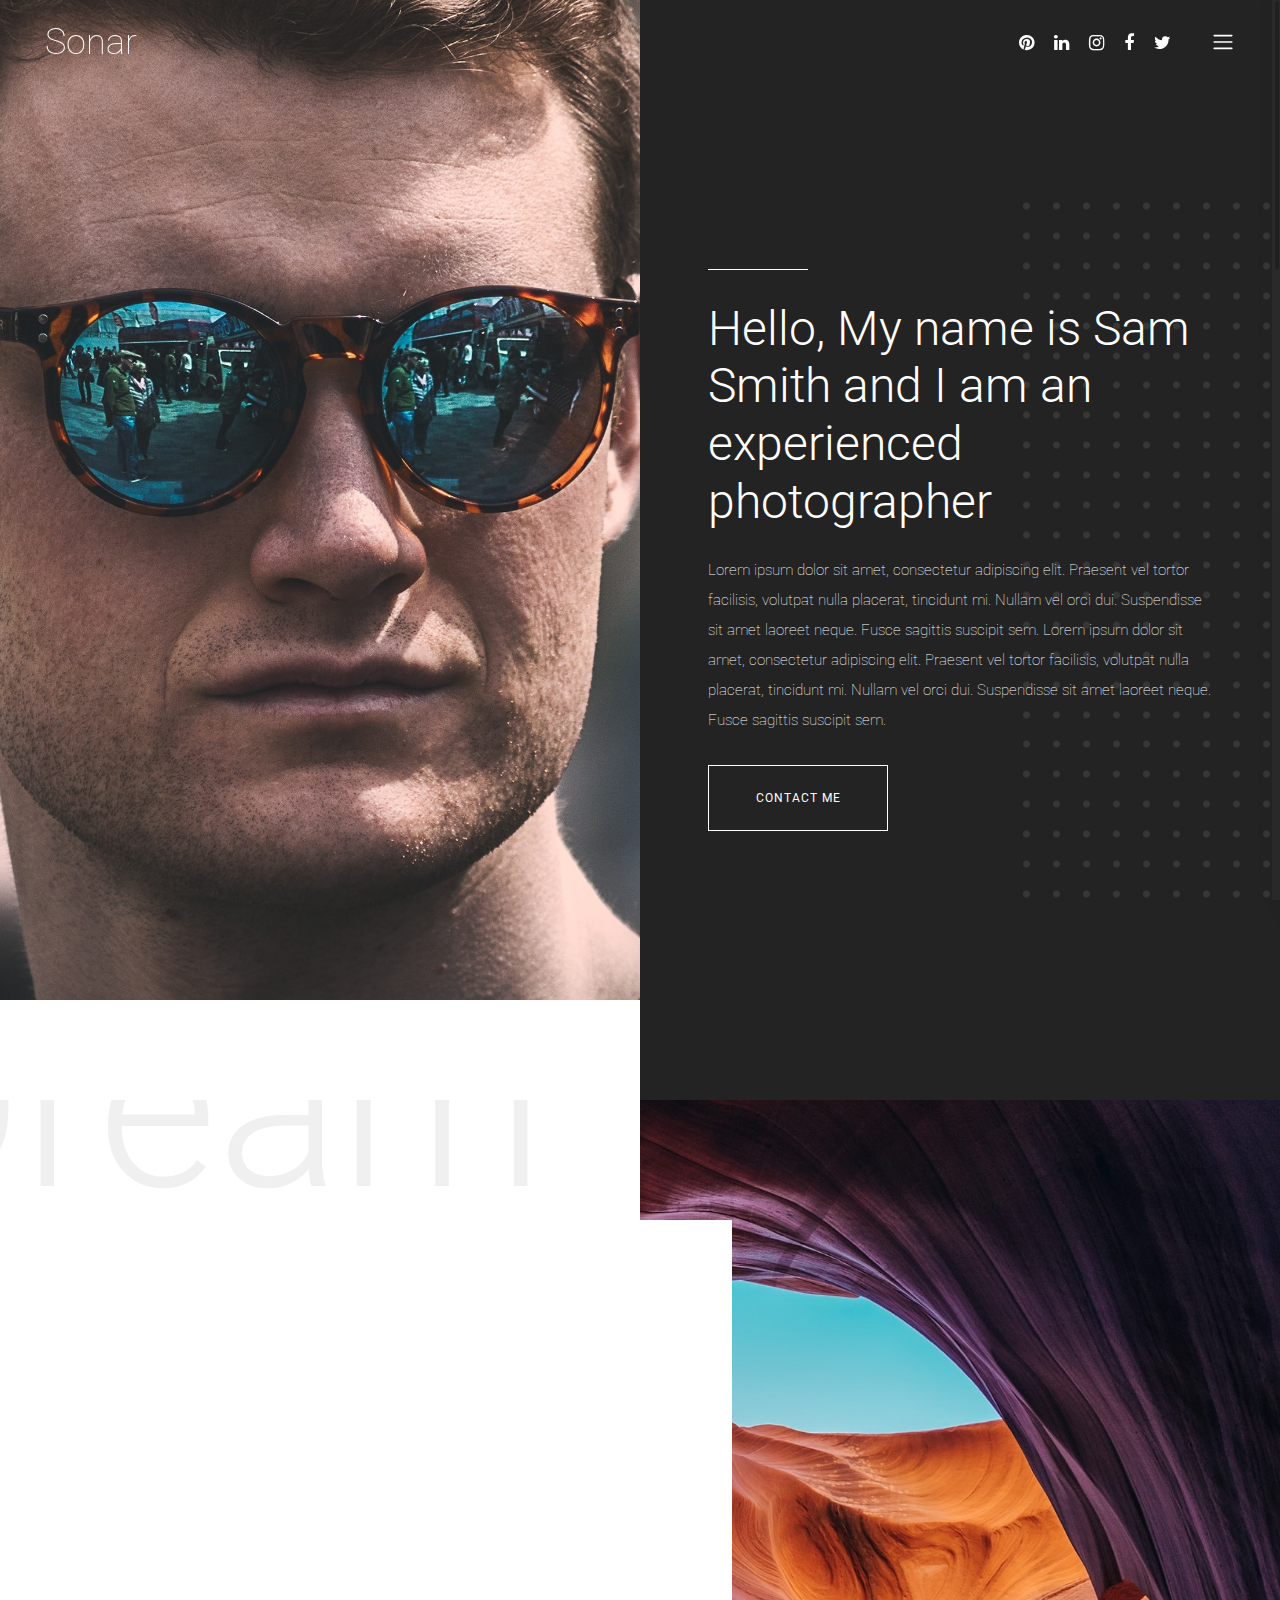
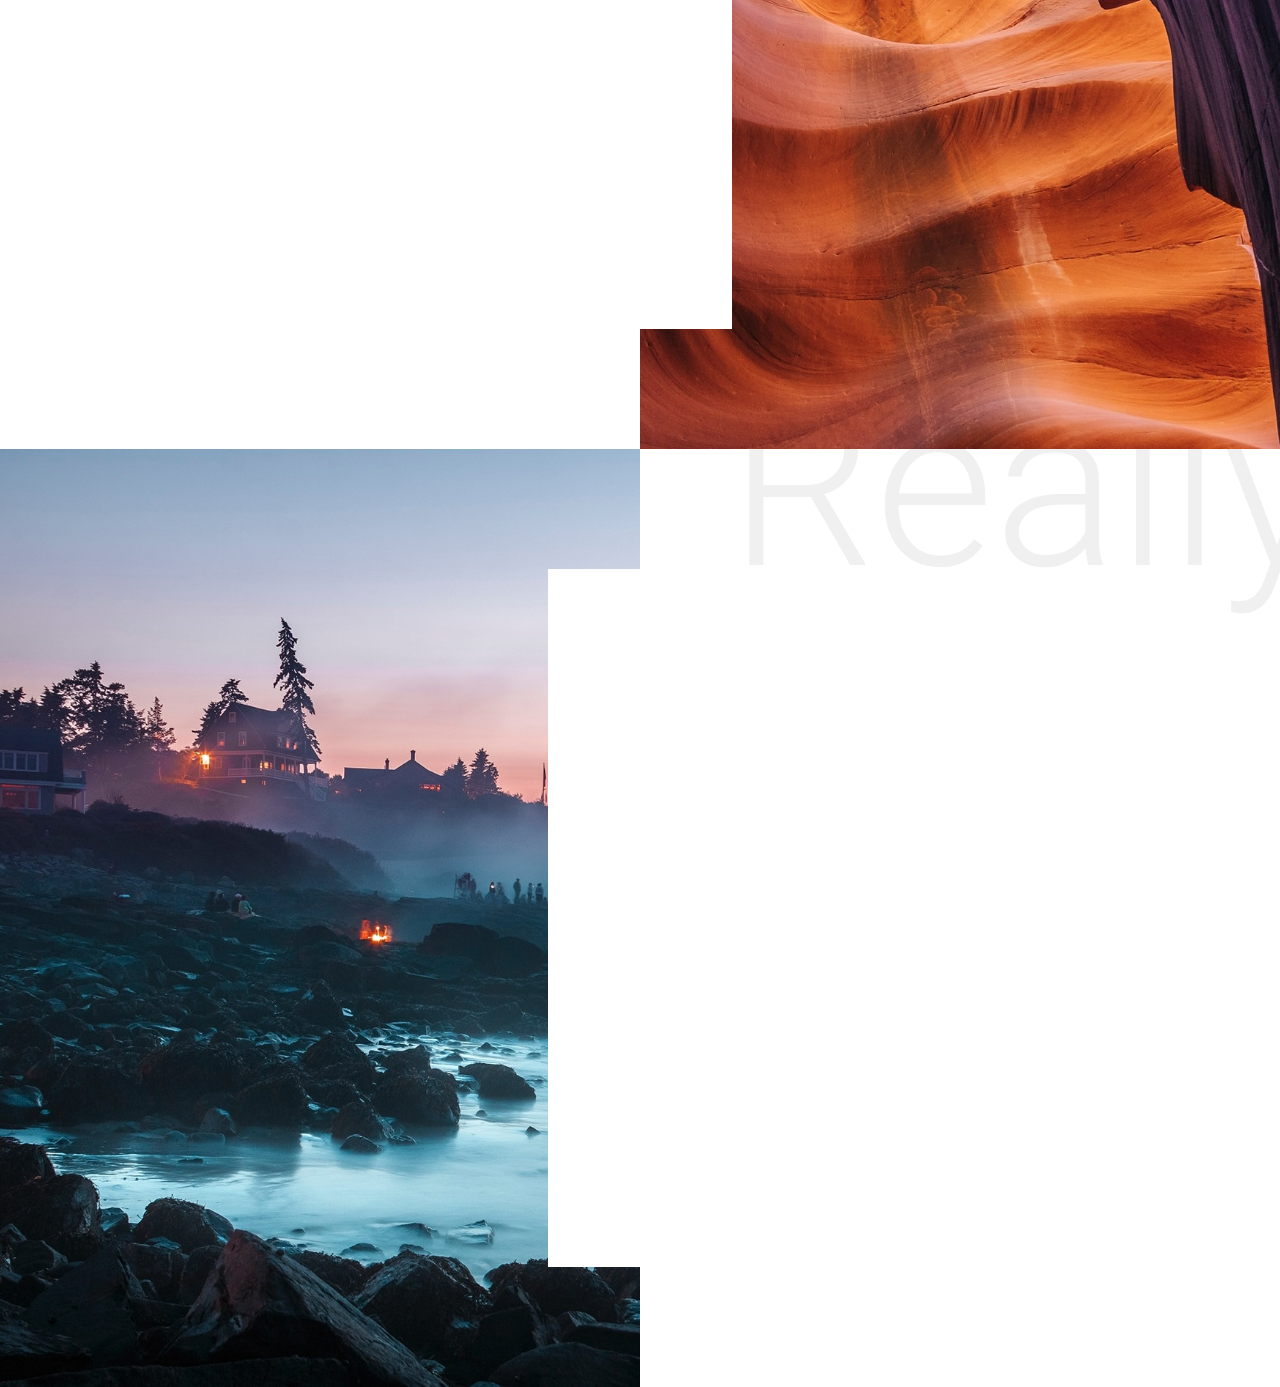
==== commit 8671082d: "NAV" ====
--- a/sonar-master/about-me.html
+++ b/sonar-master/about-me.html
@@ -42,29 +42,34 @@
         <div class="sonarNav">
             <nav>
                 <ul>
+                    <!-- Menu 的內容 -->
                     <li class="nav-item active">
-                        <a class="nav-link" href="index.html">HHHome</a>
-                    </li>
-                    <li class="nav-item">
+                        <a class="nav-link" href="index.html">Home</a>
+                    </li>
+                    <li class="nav-item">
+                        <!-- 個人資料 -->
                         <a class="nav-link" href="about-me.html">About Me</a>
                     </li>
                     <li class="nav-item">
-                        <a class="nav-link" href="services.html">Services</a>
-                    </li>
-                    <li class="nav-item">
-                        <a class="nav-link" href="portfolio.html">Portfolio</a>
-                    </li>
-                    <li class="nav-item">
-                        <a class="nav-link" href="blog.html">Blog</a>
-                    </li>
-                    <li class="nav-item">
-                        <a class="nav-link" href="contact.html">Contact</a>
-                    </li>
-                    <li class="nav-item">
-                        <a class="nav-link" href="elements.html">Elements</a>
+                        <!-- 瀏覽飲食紀錄 -->
+                        <a class="nav-link" href="services.html">Record</a>
+                    </li>
+                    <li class="nav-item">
+                        <!-- 我的群組 -->
+                        <a class="nav-link" href="portfolio.html">Group</a>
+                    </li>
+                    <li class="nav-item">
+                        <!-- 新增餐點 -->
+                        <a class="nav-link" href="blog.html">Add Diary</a>
                     </li>
                 </ul>
             </nav>
+        </div>
+        <div class="copywrite-text">
+            <!-- Menu 底部的copyright -->
+            <p>
+                
+            </p>
         </div>
     </div>
     <!-- ***** Main Menu Area End ***** -->
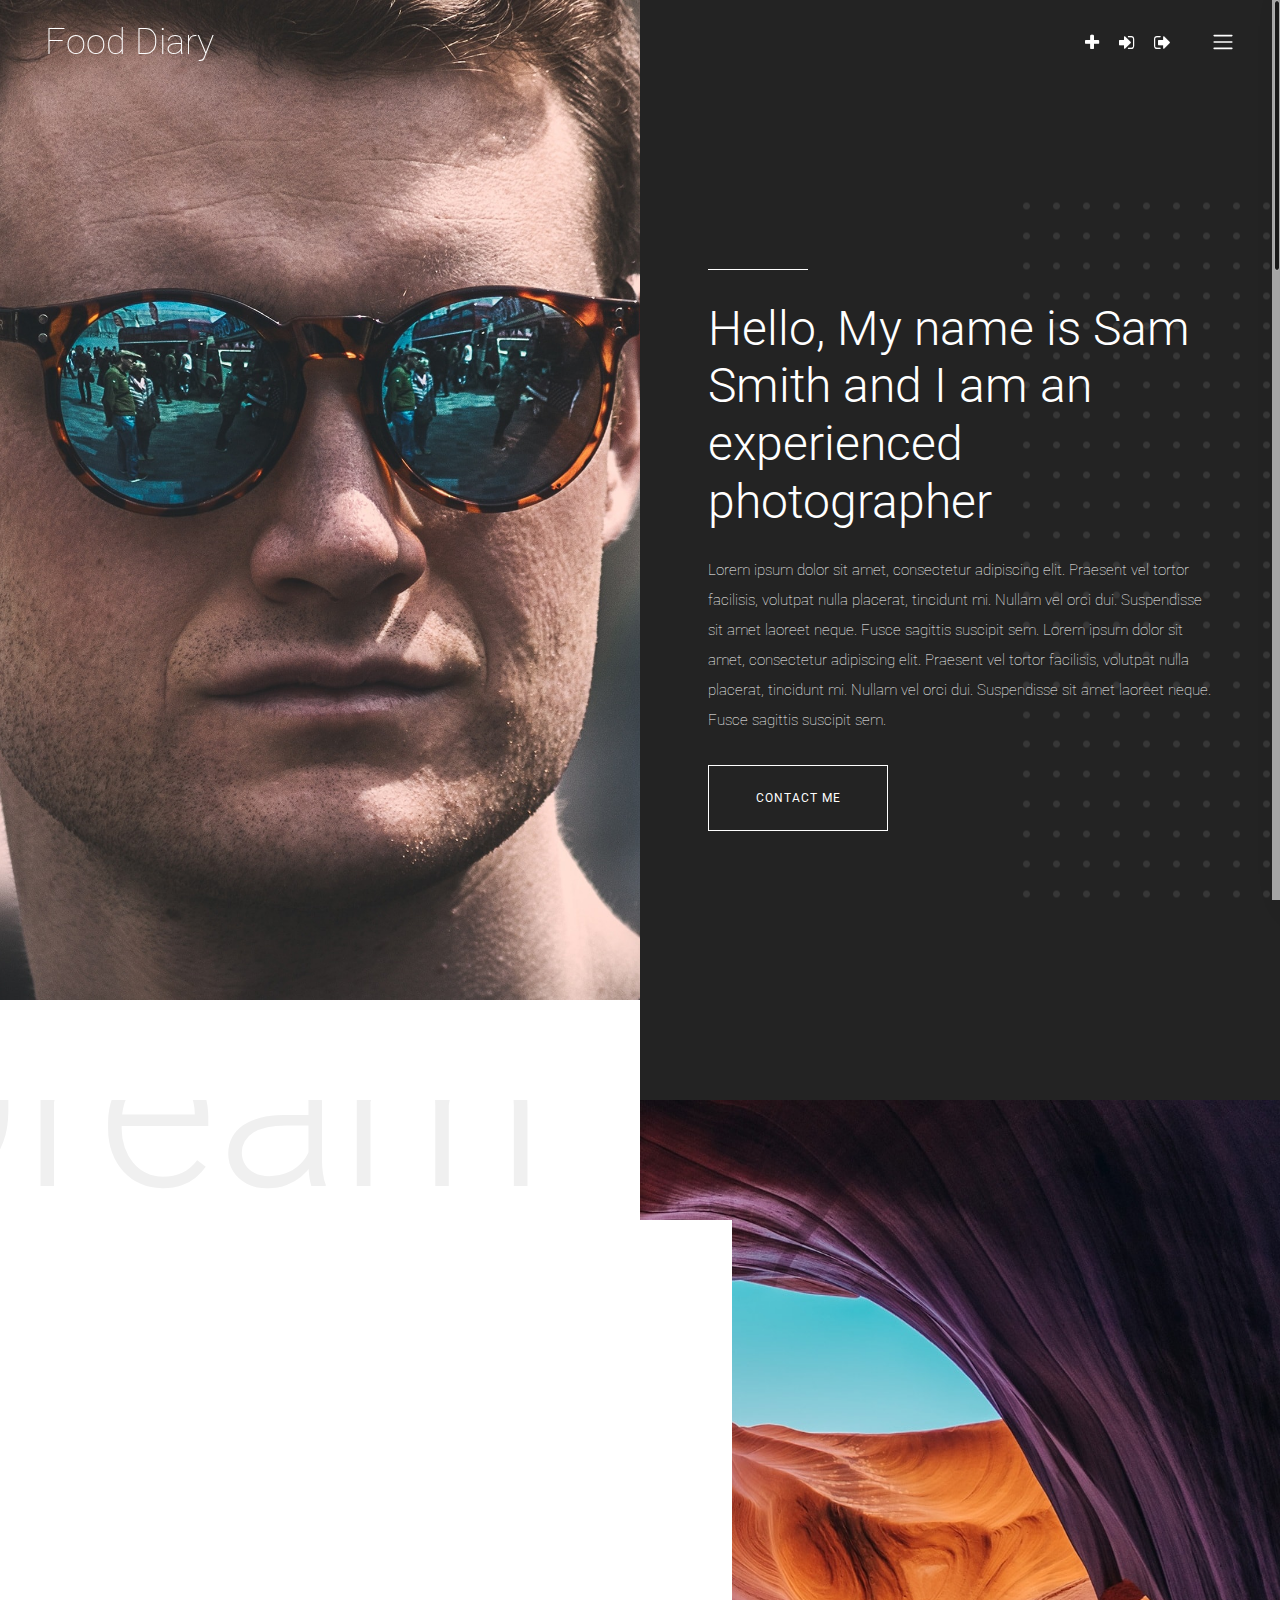
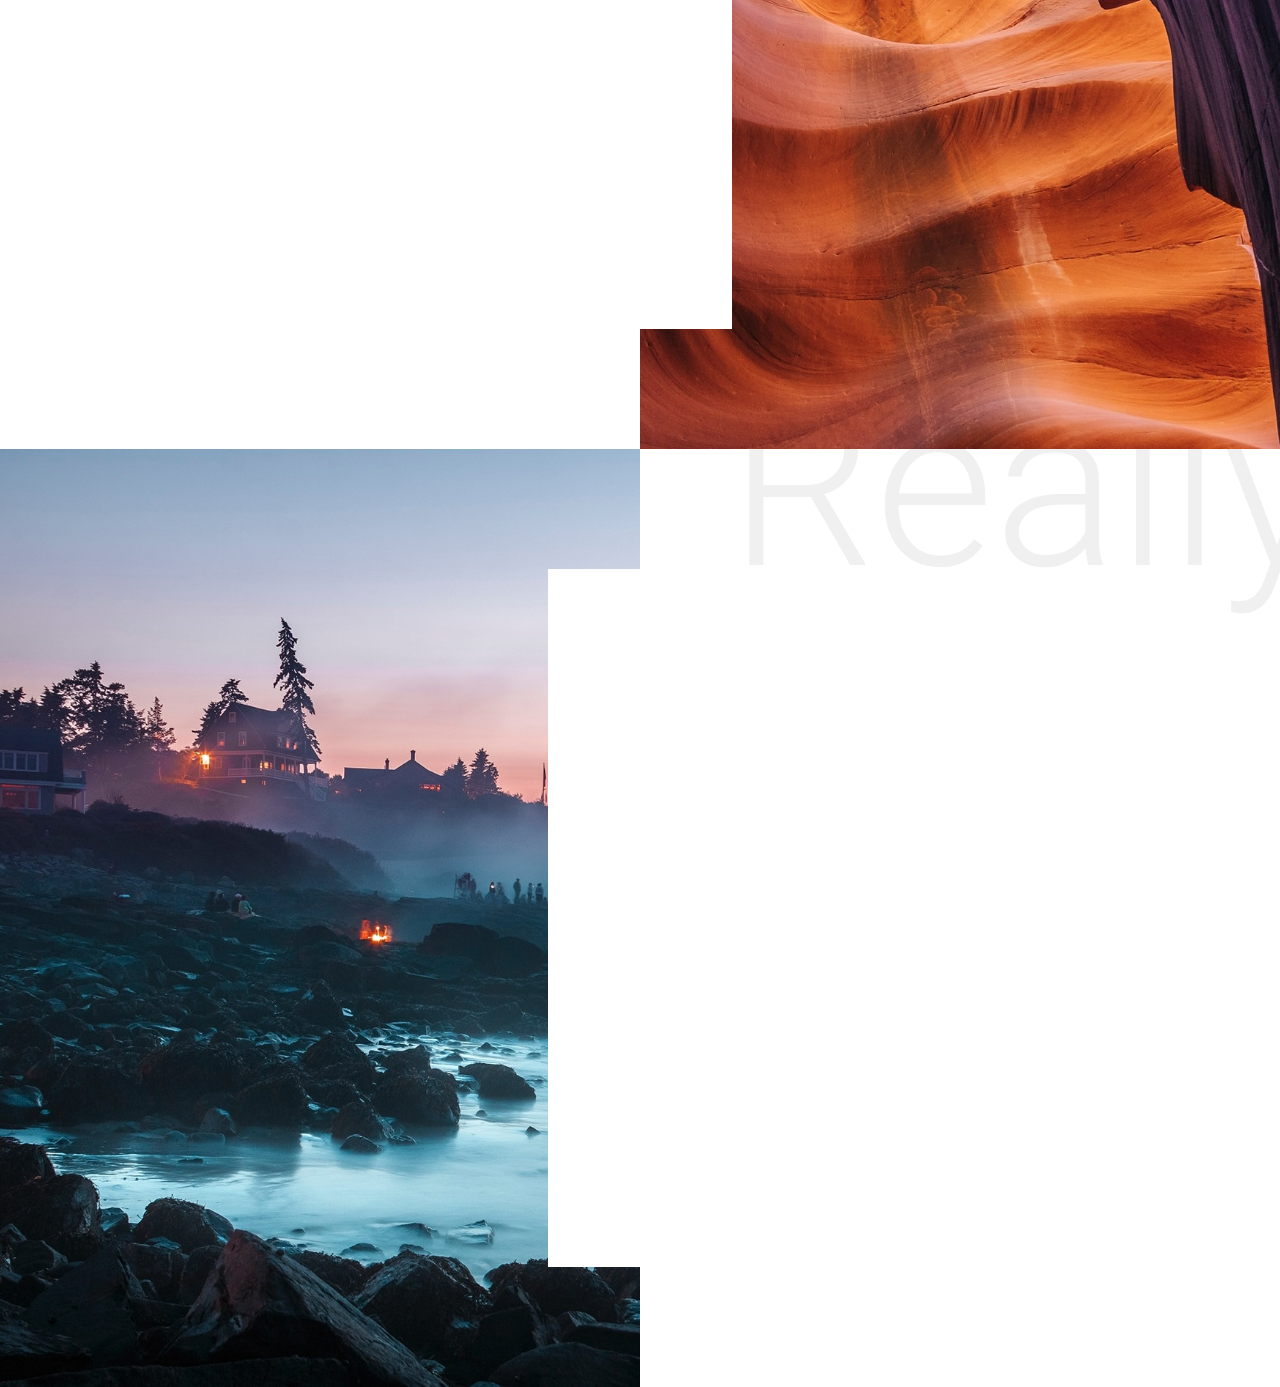
==== commit 459e55e4: "logo" ====
--- a/sonar-master/about-me.html
+++ b/sonar-master/about-me.html
@@ -36,7 +36,7 @@
         </div>
         <!-- Logo Area -->
         <div class="logo-area">
-            <a href="index.html">Sonar</a>
+            <a href="index.html">Food Diary</a>
         </div>
         <!-- Nav -->
         <div class="sonarNav">
@@ -68,7 +68,7 @@
         <div class="copywrite-text">
             <!-- Menu 底部的copyright -->
             <p>
-                
+
             </p>
         </div>
     </div>
@@ -82,22 +82,19 @@
                     <div class="menu-area d-flex justify-content-between">
                         <!-- Logo Area  -->
                         <div class="logo-area">
-                            <a href="index.html">Sonar</a>
+                            <a href="index.html">Food Diary</a>
                         </div>
 
                         <div class="menu-content-area d-flex align-items-center">
                             <!-- Header Social Area -->
                             <div class="header-social-area d-flex align-items-center">
-                                <a href="#" data-toggle="tooltip" data-placement="bottom" title="Pinterest"><i
-                                        class="fa fa-pinterest" aria-hidden="true"></i></a>
-                                <a href="#" data-toggle="tooltip" data-placement="bottom" title="Linkedin"><i
-                                        class="fa fa-linkedin" aria-hidden="true"></i></a>
-                                <a href="#" data-toggle="tooltip" data-placement="bottom" title="Instagram"><i
-                                        class="fa fa-instagram" aria-hidden="true"></i></a>
-                                <a href="#" data-toggle="tooltip" data-placement="bottom" title="Facebook"><i
-                                        class="fa fa-facebook" aria-hidden="true"></i></a>
-                                <a href="#" data-toggle="tooltip" data-placement="bottom" title="Twitter"><i
-                                        class="fa fa-twitter" aria-hidden="true"></i></a>
+                                <!-- 右上角的圖案 -->
+                                <a href="#" data-toggle="tooltip" data-placement="bottom" title="Add Diary"><i
+                                        class="fa fa-plus" aria-hidden="true"></i></a>
+                                <a href="#" data-toggle="tooltip" data-placement="bottom" title="Sign-In"><i
+                                        class="fa fa-sign-in" aria-hidden="true"></i></a>
+                                <a href="#" data-toggle="tooltip" data-placement="bottom" title="Sign-Out"><i
+                                        class="fa fa-sign-out" aria-hidden="true"></i></a>
                             </div>
                             <!-- Menu Icon -->
                             <span class="navbar-toggler-icon" id="menuIcon"></span>
